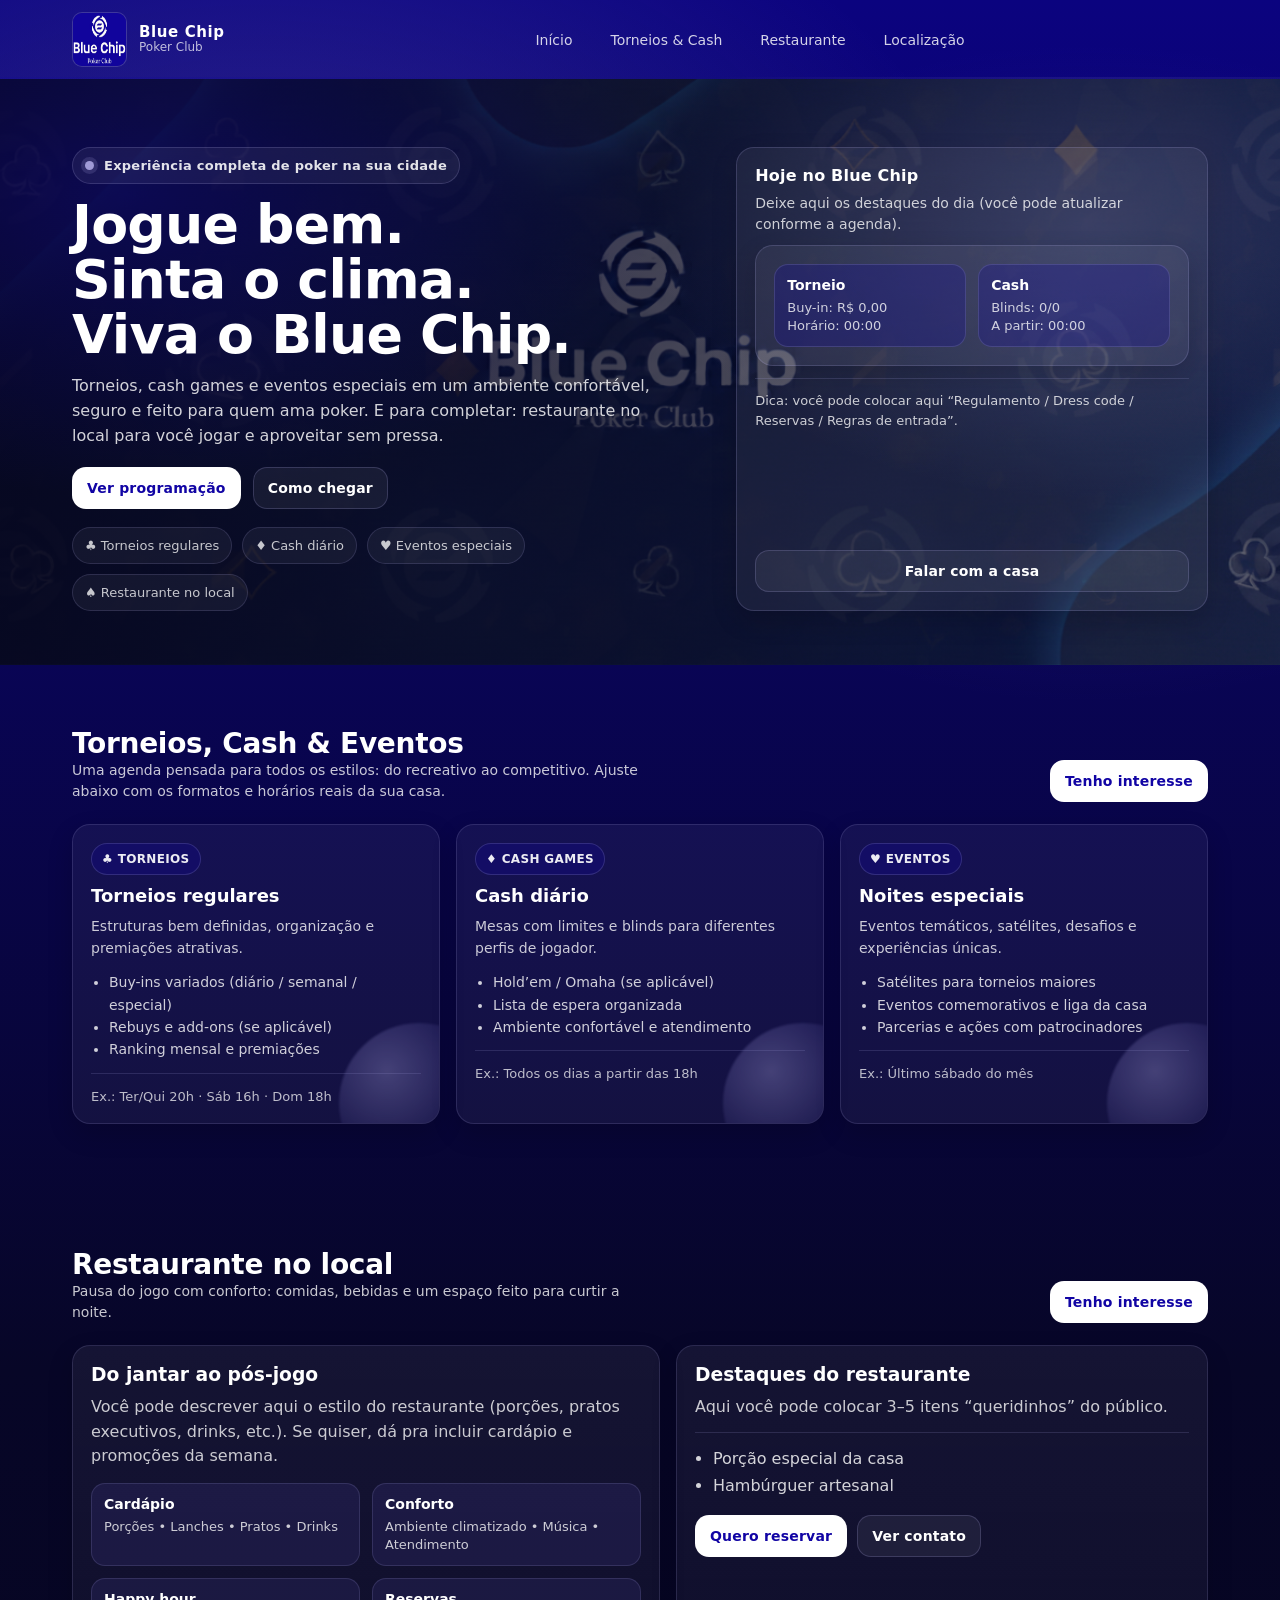
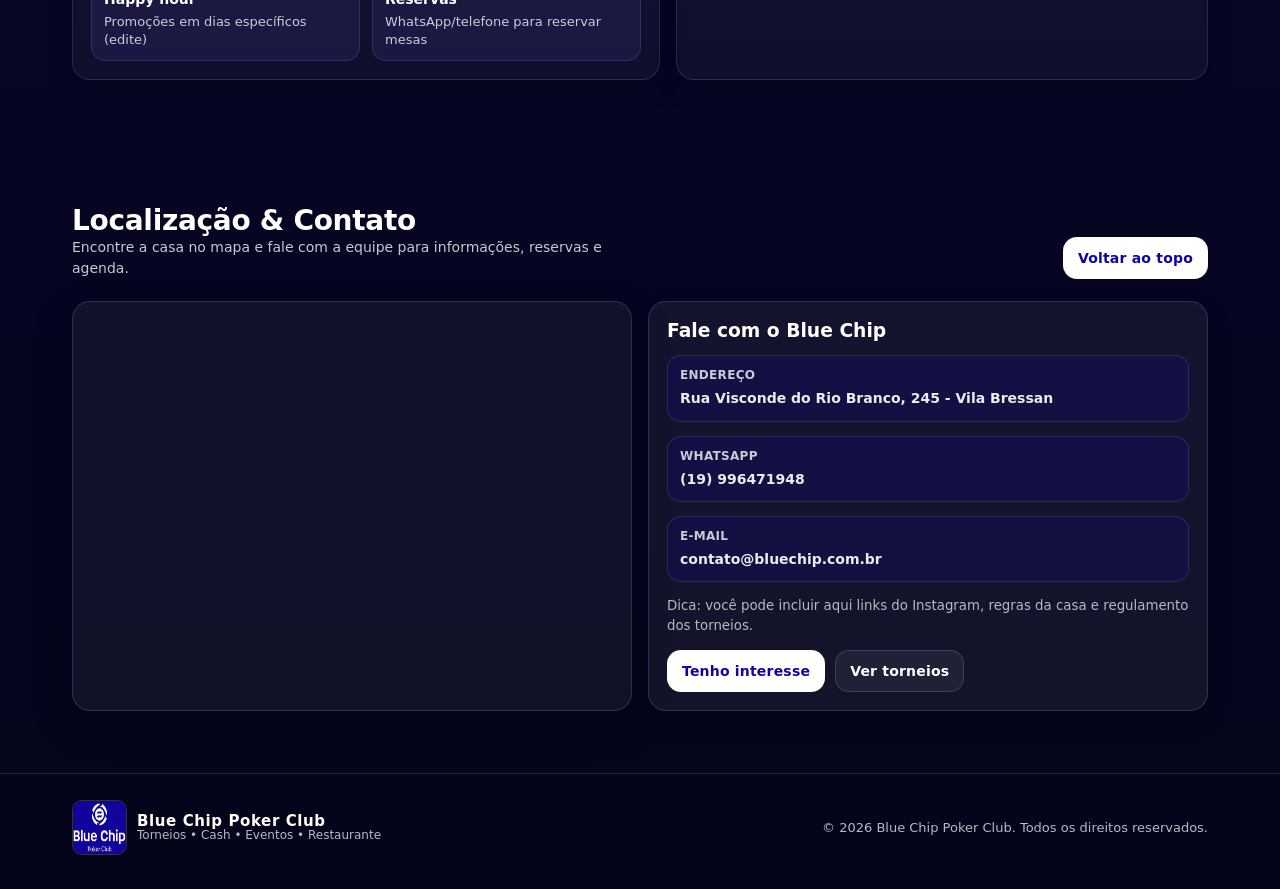
==== index.html @ f61d3e50 "Initial commit" ====
<!doctype html>
<html lang="pt-BR">
<head>
  <meta charset="utf-8" />
  <meta name="viewport" content="width=device-width,initial-scale=1" />
  <title>Blue Chip Poker Club</title>
  <meta name="description" content="Blue Chip Poker Club — torneios, cash games, eventos e restaurante. Experiência completa de poker na sua cidade." />
 <link rel="stylesheet" href="style.css">
</head>

<body>
  <!-- NAVBAR -->
  <header class="nav">
    <div class="container">
      <div class="nav-inner">
        <a class="brand" href="#inicio" aria-label="Blue Chip Poker Club">

          <img src="image/LogoBlue.jpeg" alt="Blue Chip Poker Club" />
          <div class="title">
            <strong>Blue Chip</strong>
            <span>Poker Club</span>
          </div>
        </a>

        <nav class="nav-links" id="navLinks">
          <a href="#inicio">Início</a>
          <a href="#programacao">Torneios & Cash</a>
          <a href="#restaurante">Restaurante</a>
          <a href="#localizacao">Localização</a>
        </nav>

        <div class="nav-cta">
          <button class="hamburger" id="hamburger" aria-label="Abrir menu">
            <span></span><span></span><span></span>
          </button>
        </div>
      </div>
    </div>
  </header>

  <!-- HERO / INTRODUÇÃO -->
  <section class="hero" id="inicio">
    <div class="container">
      <div class="hero-grid">
        <div>
          <div class="kicker">
            <span class="dot"></span>
            <span>Experiência completa de poker na sua cidade</span>
          </div>

          <h1>Jogue bem.<br>Sinta o clima.<br>Viva o Blue Chip.</h1>
          <p class="sub">
            Torneios, cash games e eventos especiais em um ambiente confortável, seguro e feito para quem ama poker.
            E para completar: restaurante no local para você jogar e aproveitar sem pressa.
          </p>

          <div class="hero-actions">
            <a class="btn btn-primary" href="#programacao">Ver programação</a>
            <a class="btn" href="#localizacao">Como chegar</a>
          </div>

          <div class="pill-row">
            <span class="pill">♣ Torneios regulares</span>
            <span class="pill">♦ Cash diário</span>
            <span class="pill">♥ Eventos especiais</span>
            <span class="pill">♠ Restaurante no local</span>
          </div>
        </div>

        <aside class="hero-card" aria-label="Destaques">
          <div>
            <h3>Hoje no Blue Chip</h3>
            <p>
              Deixe aqui os destaques do dia (você pode atualizar conforme a agenda).
            </p>

            <div class="hero-card mini-grid">
              <div class="mini">
                <strong>Torneio</strong>
                <span>Buy-in: R$ 0,00<br/>Horário: 00:00</span>
              </div>
              <div class="mini">
                <strong>Cash</strong>
                <span>Blinds: 0/0<br/>A partir: 00:00</span>
              </div>
            </div>

            <div class="divider"></div>
            <p style="margin:0;color:rgba(255,255,255,.78);font-size:13px;line-height:1.55;">
              Dica: você pode colocar aqui “Regulamento / Dress code / Reservas / Regras de entrada”.
            </p>
          </div>

          <a class="btn" href="#localizacao">Falar com a casa</a>
        </aside>
      </div>
    </div>
  </section>

  <!-- TORNEIOS / CASH / EVENTOS -->
  <section id="programacao">
    <div class="container">
      <div class="section-head">
        <div>
          <h2>Torneios, Cash & Eventos</h2>
          <p>
            Uma agenda pensada para todos os estilos: do recreativo ao competitivo.
            Ajuste abaixo com os formatos e horários reais da sua casa.
          </p>
        </div>
        <a class="btn btn-primary" href="#localizacao">Tenho interesse</a>
      </div>

      <div class="cards">
        <article class="card">
          <div class="badge">♣ TORNEIOS</div>
          <h3>Torneios regulares</h3>
          <p>
            Estruturas bem definidas, organização e premiações atrativas.
          </p>
          <ul>
            <li>Buy-ins variados (diário / semanal / especial)</li>
            <li>Rebuys e add-ons (se aplicável)</li>
            <li>Ranking mensal e premiações</li>
          </ul>
          <div class="divider"></div>
          <small class="muted">Ex.: Ter/Qui 20h · Sáb 16h · Dom 18h</small>
        </article>

        <article class="card">
          <div class="badge">♦ CASH GAMES</div>
          <h3>Cash diário</h3>
          <p>
            Mesas com limites e blinds para diferentes perfis de jogador.
          </p>
          <ul>
            <li>Hold’em / Omaha (se aplicável)</li>
            <li>Lista de espera organizada</li>
            <li>Ambiente confortável e atendimento</li>
          </ul>
          <div class="divider"></div>
          <small class="muted">Ex.: Todos os dias a partir das 18h</small>
        </article>

        <article class="card">
          <div class="badge">♥ EVENTOS</div>
          <h3>Noites especiais</h3>
          <p>
            Eventos temáticos, satélites, desafios e experiências únicas.
          </p>
          <ul>
            <li>Satélites para torneios maiores</li>
            <li>Eventos comemorativos e liga da casa</li>
            <li>Parcerias e ações com patrocinadores</li>
          </ul>
          <div class="divider"></div>
          <small class="muted">Ex.: Último sábado do mês</small>
        </article>
      </div>
    </div>
  </section>

  <!-- RESTAURANTE -->
  <section id="restaurante">
    <div class="container">
      <div class="section-head">
        <div>
          <h2>Restaurante no local</h2>
          <p>
            Pausa do jogo com conforto: comidas, bebidas e um espaço feito para curtir a noite.
          </p>
        </div>
        <a class="btn btn-primary" href="#localizacao">Tenho interesse</a>
      </div>

      <div class="feature">
        <div class="panel">
          <h3>Do jantar ao pós-jogo</h3>
          <p>
            Você pode descrever aqui o estilo do restaurante (porções, pratos executivos, drinks, etc.).
            Se quiser, dá pra incluir cardápio e promoções da semana.
          </p>

          <div class="grid-2">
            <div class="info">
              <strong>Cardápio</strong>
              <span>Porções • Lanches • Pratos • Drinks</span>
            </div>
            <div class="info">
              <strong>Conforto</strong>
              <span>Ambiente climatizado • Música • Atendimento</span>
            </div>
            <div class="info">
              <strong>Happy hour</strong>
              <span>Promoções em dias específicos (edite)</span>
            </div>
            <div class="info">
              <strong>Reservas</strong>
              <span>WhatsApp/telefone para reservar mesas</span>
            </div>
          </div>
        </div>

        <div class="panel">
          <h3>Destaques do restaurante</h3>
          <p>
            Aqui você pode colocar 3–5 itens “queridinhos” do público.
          </p>

          <div class="divider"></div>

          <ul style="margin:0;padding-left:18px;color:rgba(255,255,255,.82);line-height:1.7;">
            <li>Porção especial da casa</li>
            <li>Hambúrguer artesanal</li>
          </ul>

          <div style="margin-top:16px; display:flex; gap:10px; flex-wrap:wrap;">
            <a class="btn btn-primary" href="#localizacao">Quero reservar</a>
            <a class="btn" href="#localizacao">Ver contato</a>
          </div>
        </div>
      </div>
    </div>
  </section>

  <!-- MAPA / LOCALIZAÇÃO / CONTATO -->
  <section id="localizacao">
    <div class="container">
      <div class="section-head">
        <div>
          <h2>Localização & Contato</h2>
          <p>
            Encontre a casa no mapa e fale com a equipe para informações, reservas e agenda.
          </p>
        </div>
        <a class="btn btn-primary" href="#inicio">Voltar ao topo</a>
      </div>

      <div class="contact-grid">
        <div class="map-wrap" aria-label="Mapa">
          <!-- Troque o src pelo link real do Google Maps (iframe) da sua localização -->
          <iframe src="https://www.google.com/maps/embed?pb=!1m18!1m12!1m3!1d4862.315121766287!2d-47.385083488125915!3d-22.354449179562828!2m3!1f0!2f0!3f0!3m2!1i1024!2i768!4f13.1!3m3!1m2!1s0x94c8773ada623345%3A0xe51b41b5e2ed62c!2sRua%20Visconde%20do%20Rio%20Branco%2C%20245%20-%20Vila%20Bressan%2C%20Araras%20-%20SP%2C%2013600-080!5e1!3m2!1spt-BR!2sbr!4v1769180043857!5m2!1spt-BR!2sbr" width="600" height="450" style="border:0;" allowfullscreen="" loading="lazy" referrerpolicy="no-referrer-when-downgrade"></iframe>
        </div>

        <div class="contact">
          <h3>Fale com o Blue Chip</h3>

          <div class="row">
            <div>
              <div class="label">Endereço</div>
              <div class="value">Rua Visconde do Rio Branco, 245 - Vila Bressan</div>
            </div>
          </div>

          <div class="row">
            <div>
              <div class="label">WhatsApp</div>
              <div class="value">
                <a href="https://wa.me/+5519996471948" target="_blank" rel="noopener">(19) 996471948</a>
              </div>
            </div>
          </div>

          <div class="row">
            <div>
              <div class="label">E-mail</div>
              <div class="value"><a href="mailto:contato@bluechip.com.br">contato@bluechip.com.br</a></div>
            </div>
          </div>

          <small>
            Dica: você pode incluir aqui links do Instagram, regras da casa e regulamento dos torneios.
          </small>

          <div style="display:flex; gap:10px; flex-wrap:wrap;">
            <a class="btn btn-primary" href="https://wa.me/+5519996471948" target="_blank" rel="noopener">Tenho interesse</a>
            <a class="btn" href="#programacao">Ver torneios</a>
          </div>
        </div>
      </div>
    </div>
  </section>

  <footer>
    <div class="container">
      <div class="footer-inner">
        <div class="brand" style="gap:10px;">
          <img src="image/LogoBlue.jpeg" alt="Blue Chip Poker Club" />
          <div class="title">
            <strong>Blue Chip Poker Club</strong>
            <span class="muted">Torneios • Cash • Eventos • Restaurante</span>
          </div>
        </div>
        <div class="muted">© <span id="year"></span> Blue Chip Poker Club. Todos os direitos reservados.</div>
      </div>
    </div>
  </footer>

  <script>
    // Ano no footer
    document.getElementById("year").textContent = new Date().getFullYear();

    // Menu mobile
    const btn = document.getElementById("hamburger");
    const nav = document.getElementById("navLinks");
    btn.addEventListener("click", () => nav.classList.toggle("open"));

    // Fecha menu ao clicar em um link (mobile)
    nav.querySelectorAll("a").forEach(a => {
      a.addEventListener("click", () => nav.classList.remove("open"));
    });
  </script>
</body>
</html>
---- style.css ----
:root{
      /* Paleta */
      --blue-900:#0b037f;
      --blue-800:#1104a4;  /* principal */
      --blue-700:#1a0fc2;
      --blue-600:#4d459f;  /* apoio */
      --blue-200:#9f9ad6;  /* destaque suave */
      --white:#ffffff;
      --ink:#0b0b14;

      --radius: 18px;
      --shadow: 0 14px 40px rgba(0,0,0,.22);
      --shadow-soft: 0 10px 26px rgba(0,0,0,.16);

      --maxw: 1180px;
      --pad: 22px;

      /* Background da hero */
      --hero-bg: url("image/Gemini_Generated_Image_3q9o3r3q9o3r3q9o.png");
    }

    *{ box-sizing:border-box; }
    html{ scroll-behavior:smooth; }
    body{
      margin:0;
      font-family: ui-sans-serif, system-ui, -apple-system, Segoe UI, Roboto, Arial, "Helvetica Neue", Helvetica, sans-serif;
      color: var(--white);
      background: radial-gradient(1200px 700px at 20% 10%, rgba(159,154,214,.22), transparent 60%),
                  radial-gradient(900px 600px at 85% 15%, rgba(77,69,159,.20), transparent 55%),
                  linear-gradient(180deg, var(--blue-900), #070627 55%, #05051b);
      overflow-x:hidden;
    }

    a{ color:inherit; text-decoration:none; }
    .container{
      max-width: var(--maxw);
      margin: 0 auto;
      padding: 0 var(--pad);
    }

    /* NAV */
    .nav{

      top: 0;
      z-index: 50;
    }
    .nav-inner{
      display:flex;
      align-items:center;
      justify-content:space-between;
      gap: 16px;
      padding: 12px 0;
    }
    .brand{
      display:flex;
      align-items:center;
      gap: 12px;
      min-width: 220px;
    }
    .brand img{
      width: 55px;
      height: 55px;
      border-radius: 10px;
      background: rgba(255,255,255,.06);
      border: 1px solid rgba(159,154,214,.20);
    }
    .brand .title{
      line-height: 1.05;
    }
    .brand .title strong{
      display:block;
      font-size: 15px;
      letter-spacing: .6px;
    }
    .brand .title span{
      display:block;
      font-size: 12px;
      color: rgba(255,255,255,.72);
    }

    .nav-links{
      display:flex;
      align-items:center;
      gap: 18px;
    }
    .nav-links a{
      font-size: 14px;
      color: rgba(255,255,255,.82);
      padding: 10px 10px;
      border-radius: 12px;
      transition: .2s ease;
    }
    .nav-links a:hover{
      background: rgba(159,154,214,.14);
      color: var(--white);
    }

    .nav-cta{
      display:flex;
      align-items:center;
      gap: 10px;
    }

    .btn{
      display:inline-flex;
      align-items:center;
      justify-content:center;
      gap: 10px;
      padding: 12px 14px;
      border-radius: 14px;
      border: 1px solid rgba(159,154,214,.24);
      background: rgba(255,255,255,.06);
      color: var(--white);
      font-weight: 700;
      font-size: 14px;
      letter-spacing: .2px;
      cursor:pointer;
      transition: transform .08s ease, background .2s ease, border-color .2s ease;
      user-select:none;
      white-space:nowrap;
    }
    .btn:hover{
      background: rgba(159,154,214,.14);
      border-color: rgba(159,154,214,.35);
    }
    .btn:active{ transform: translateY(1px); }

    .btn-primary{
      background: var(--white);
      color: var(--blue-800);
      border-color: rgba(255,255,255,.65);
    }
    .btn-primary:hover{
      background: rgba(255,255,255,.92);
      border-color: rgba(255,255,255,.85);
    }

    .hamburger{
      display:none;
      width: 44px;
      height: 44px;
      border-radius: 14px;
      border: 1px solid rgba(159,154,214,.24);
      background: rgba(255,255,255,.06);
      cursor:pointer;
    }
    .hamburger span{
      display:block;
      height: 2px;
      width: 18px;
      background: rgba(255,255,255,.86);
      margin: 6px auto;
      border-radius: 2px;
    }

    /* HERO */
    .hero{
      position:relative;
      padding: 68px 0 54px;
      isolation:isolate;
    }
    .hero::before{
      content:"";
      position:absolute;
      inset:0;
      background:
        linear-gradient(90deg, rgba(5,5,27,.92) 0%, rgba(5,5,27,.74) 55%, rgba(5,5,27,.55) 100%),
        var(--hero-bg);
      background-size: cover;
      background-position: center;
      filter: saturate(1.05);
      z-index:-2;
    }
    .hero::after{
      content:"";
      position:absolute;
      inset:-2px;
      background: radial-gradient(900px 500px at 10% 20%, rgba(17,4,164,.35), transparent 60%),
                  radial-gradient(800px 500px at 85% 25%, rgba(159,154,214,.22), transparent 55%);
      z-index:-1;
      pointer-events:none;
    }

    .hero-grid{
      display:grid;
      grid-template-columns: 1.15fr .85fr;
      gap: 26px;
      align-items: stretch;
    }

    .kicker{
      display:inline-flex;
      gap:10px;
      align-items:center;
      padding: 10px 12px;
      border-radius: 999px;
      border: 1px solid rgba(159,154,214,.22);
      background: rgba(255,255,255,.06);
      color: rgba(255,255,255,.88);
      font-weight: 700;
      font-size: 13px;
      letter-spacing: .25px;
      width: fit-content;
    }
    .dot{
      width: 9px;
      height: 9px;
      border-radius: 50%;
      background: var(--blue-200);
      box-shadow: 0 0 0 4px rgba(159,154,214,.18);
    }

    h1{
      margin: 14px 0 12px;
      font-size: clamp(34px, 4.2vw, 54px);
      line-height: 1.02;
      letter-spacing: -0.8px;
    }
    .sub{
      color: rgba(255,255,255,.82);
      font-size: 16px;
      line-height: 1.55;
      margin: 0 0 18px;
      max-width: 58ch;
    }

    .hero-actions{
      display:flex;
      flex-wrap:wrap;
      gap: 12px;
      margin-top: 14px;
    }
    .pill-row{
      display:flex;
      flex-wrap:wrap;
      gap: 10px;
      margin-top: 18px;
      color: rgba(255,255,255,.76);
      font-size: 13px;
    }
    .pill{
      padding: 10px 12px;
      border-radius: 999px;
      border: 1px solid rgba(159,154,214,.18);
      background: rgba(255,255,255,.05);
    }

    .hero-card{
      border-radius: var(--radius);
      background: rgba(255,255,255,.06);
      border: 1px solid rgba(159,154,214,.22);
      box-shadow: var(--shadow-soft);
      padding: 18px;
      display:flex;
      flex-direction:column;
      justify-content:space-between;
      gap: 16px;
    }
    .hero-card h3{
      margin: 0;
      font-size: 16px;
      letter-spacing: .2px;
    }
    .hero-card p{
      margin: 8px 0 0;
      color: rgba(255,255,255,.78);
      font-size: 14px;
      line-height: 1.5;
    }
    .hero-card .mini-grid{
      display:grid;
      grid-template-columns: 1fr 1fr;
      gap: 12px;
      margin-top: 10px;
    }
    .mini{
      padding: 12px;
      border-radius: 14px;
      background: rgba(17,4,164,.25);
      border: 1px solid rgba(159,154,214,.22);
    }
    .mini strong{
      display:block;
      font-size: 14px;
    }
    .mini span{
      display:block;
      margin-top: 6px;
      color: rgba(255,255,255,.78);
      font-size: 13px;
      line-height:1.35;
    }

    /* SECTIONS */
    section{
      padding: 62px 0;
    }
    .section-head{
      display:flex;
      align-items:flex-end;
      justify-content:space-between;
      gap: 18px;
      margin-bottom: 22px;
    }
    .section-head h2{
      margin:0;
      font-size: 28px;
      letter-spacing: -.3px;
    }
    .section-head p{
      margin:0;
      color: rgba(255,255,255,.78);
      max-width: 65ch;
      line-height:1.5;
      font-size: 14px;
    }

    .cards{
      display:grid;
      grid-template-columns: repeat(3, 1fr);
      gap: 16px;
    }
    .card{
      border-radius: var(--radius);
      background: rgba(255,255,255,.05);
      border: 1px solid rgba(159,154,214,.18);
      box-shadow: var(--shadow-soft);
      padding: 18px;
      position:relative;
      overflow:hidden;
    }
    .card::before{
      content:"";
      position:absolute;
      inset:auto -60px -60px auto;
      width: 160px;
      height: 160px;
      border-radius: 50%;
      background: radial-gradient(circle at 30% 30%, rgba(159,154,214,.35), rgba(17,4,164,.05) 60%, transparent 70%);
      filter: blur(1px);
      pointer-events:none;
    }
    .card h3{
      margin:0 0 10px;
      font-size: 18px;
    }
    .card p{
      margin:0 0 12px;
      color: rgba(255,255,255,.78);
      line-height:1.55;
      font-size: 14px;
    }
    .card ul{
      margin: 10px 0 0;
      padding-left: 18px;
      color: rgba(255,255,255,.80);
      font-size: 14px;
      line-height:1.6;
    }
    .badge{
      display:inline-flex;
      align-items:center;
      gap:8px;
      font-weight:800;
      font-size: 12px;
      letter-spacing:.35px;
      padding: 8px 10px;
      border-radius: 999px;
      background: rgba(17,4,164,.25);
      border: 1px solid rgba(159,154,214,.22);
      color: rgba(255,255,255,.92);
      width: fit-content;
      margin-bottom: 10px;
    }
    .divider{
      height:1px;
      background: rgba(159,154,214,.18);
      margin: 12px 0;
    }

    /* RESTAURANTE */
    .feature{
      display:grid;
      grid-template-columns: 1.05fr .95fr;
      gap: 16px;
      align-items: stretch;
    }
    .panel{
      border-radius: var(--radius);
      background: linear-gradient(180deg, rgba(255,255,255,.06), rgba(255,255,255,.04));
      border: 1px solid rgba(159,154,214,.18);
      box-shadow: var(--shadow-soft);
      padding: 18px;
    }
    .panel h3{ margin:0 0 10px; }
    .panel p{ margin:0; color: rgba(255,255,255,.78); line-height:1.55; }
    .grid-2{
      display:grid;
      grid-template-columns: 1fr 1fr;
      gap: 12px;
      margin-top: 14px;
    }
    .info{
      padding: 12px;
      border-radius: 14px;
      background: rgba(77,69,159,.18);
      border: 1px solid rgba(159,154,214,.18);
    }
    .info strong{ display:block; font-size: 14px; }
    .info span{ display:block; margin-top: 6px; color: rgba(255,255,255,.78); font-size: 13px; line-height:1.35; }

    /* MAPA/CONTATO */
    .contact-grid{
      display:grid;
      grid-template-columns: 1fr 1fr;
      gap: 16px;
      align-items: stretch;
    }
    .map-wrap{
      border-radius: var(--radius);
      overflow:hidden;
      border: 1px solid rgba(159,154,214,.22);
      background: rgba(255,255,255,.05);
      box-shadow: var(--shadow);
      min-height: 360px;
    }
    iframe{
      width:100%;
      height:100%;
      border:0;
    }
    .contact{
      border-radius: var(--radius);
      background: rgba(255,255,255,.06);
      border: 1px solid rgba(159,154,214,.22);
      box-shadow: var(--shadow-soft);
      padding: 18px;
      display:flex;
      flex-direction:column;
      gap: 14px;
    }
    .contact h3{ margin:0; }
    .contact .row{
      display:flex;
      align-items:flex-start;
      justify-content:space-between;
      gap: 12px;
      padding: 12px;
      border-radius: 14px;
      background: rgba(17,4,164,.18);
      border: 1px solid rgba(159,154,214,.18);
    }
    .contact .row .label{
      color: rgba(255,255,255,.78);
      font-size: 12px;
      letter-spacing:.3px;
      font-weight:800;
      text-transform: uppercase;
      margin-bottom: 6px;
    }
    .contact .row .value{
      font-size: 14px;
      line-height:1.45;
      color: rgba(255,255,255,.92);
      font-weight:700;
    }
    .contact small{
      color: rgba(255,255,255,.70);
      line-height:1.5;
    }

    /* FOOTER */
    footer{
      padding: 26px 0 34px;
      border-top: 1px solid rgba(159,154,214,.18);
      background: rgba(5,5,27,.55);
    }
    .footer-inner{
      display:flex;
      align-items:center;
      justify-content:space-between;
      gap: 16px;
      flex-wrap:wrap;
    }
    .muted{ color: rgba(255,255,255,.72); font-size: 13px; }

    /* RESPONSIVO */
    @media (max-width: 980px){
      .hero-grid{ grid-template-columns: 1fr; }
      .cards{ grid-template-columns: 1fr; }
      .feature{ grid-template-columns: 1fr; }
      .contact-grid{ grid-template-columns: 1fr; }
      .map-wrap{ min-height: 320px; }
      .brand{ min-width: auto; }
      .nav-links{
        display:none;
        position:absolute;
        left: var(--pad);
        right: var(--pad);
        top: 68px;
        flex-direction:column;
        gap: 6px;
        padding: 12px;
        border-radius: 16px;
        box-shadow: var(--shadow);
      }
      .nav-links a{ width: 100%; }
      .hamburger{ display:inline-block; }
      .nav-links.open{ display:flex; }
    }
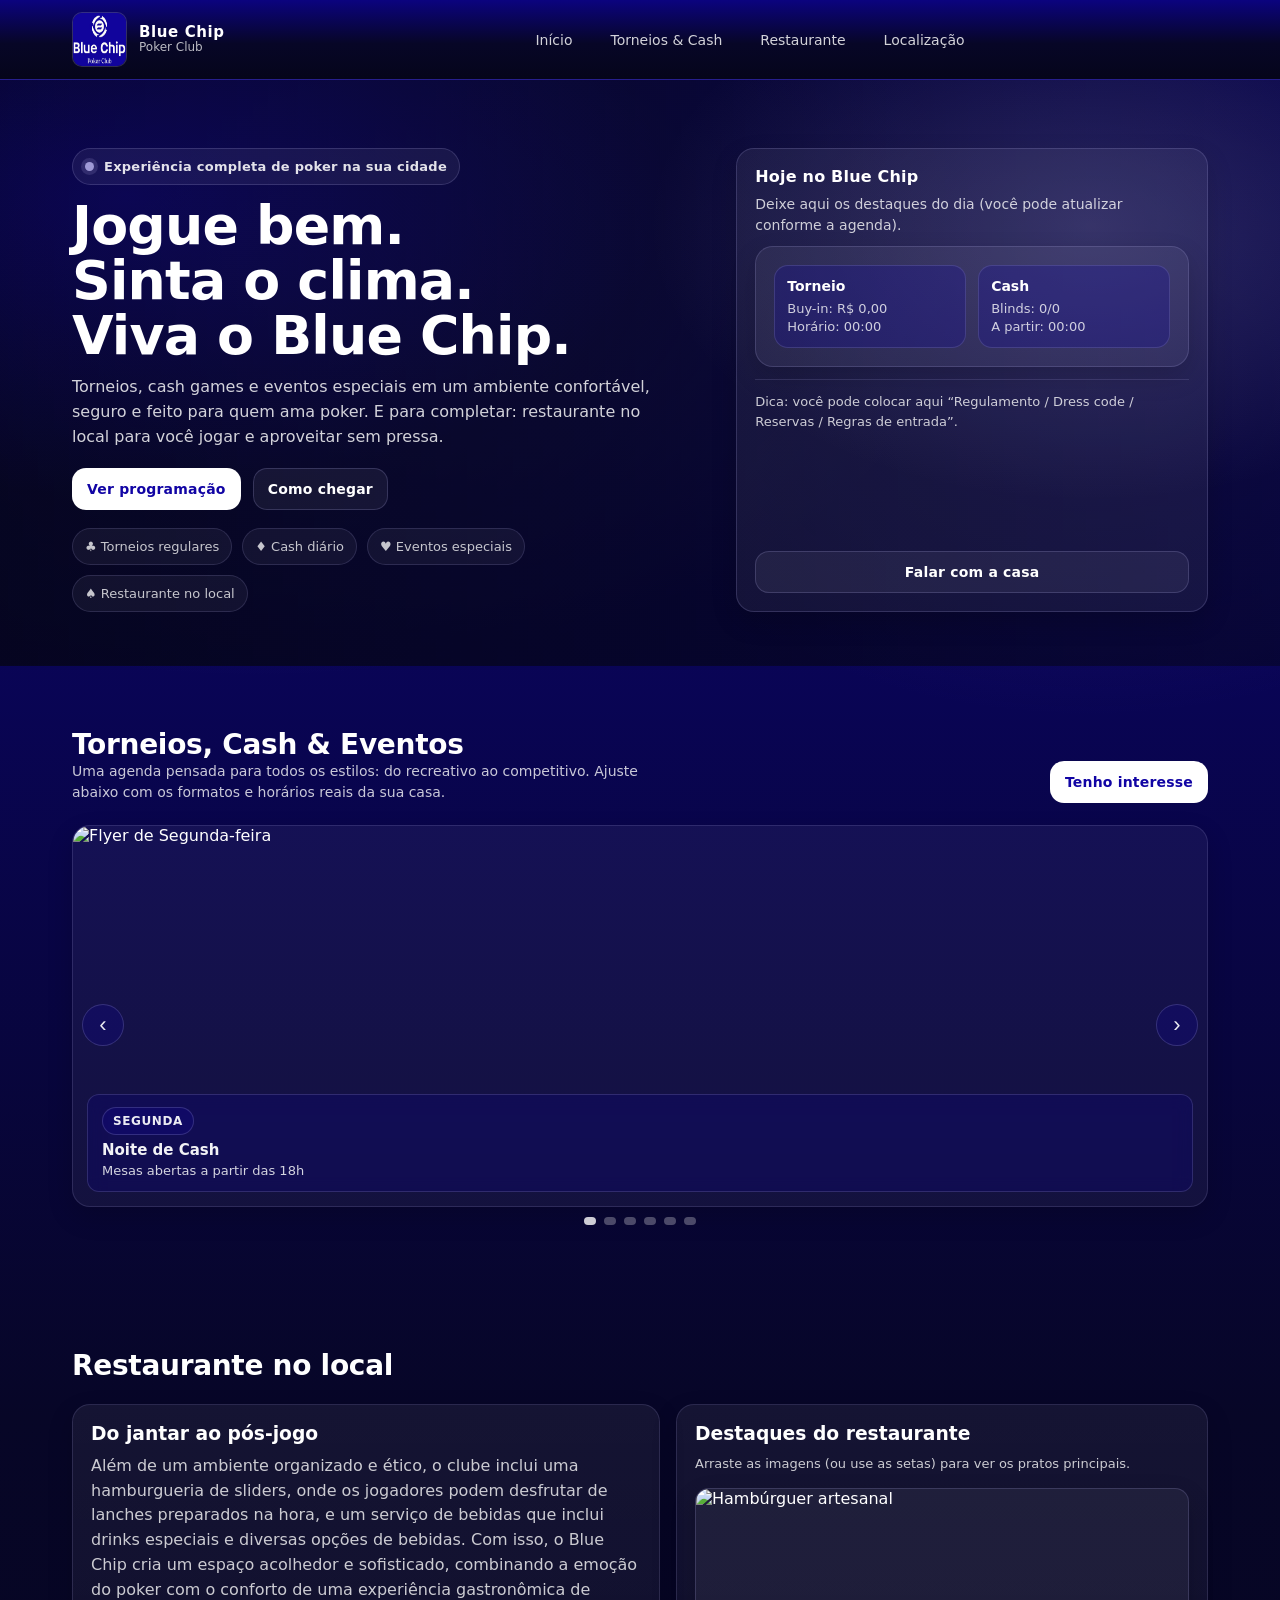
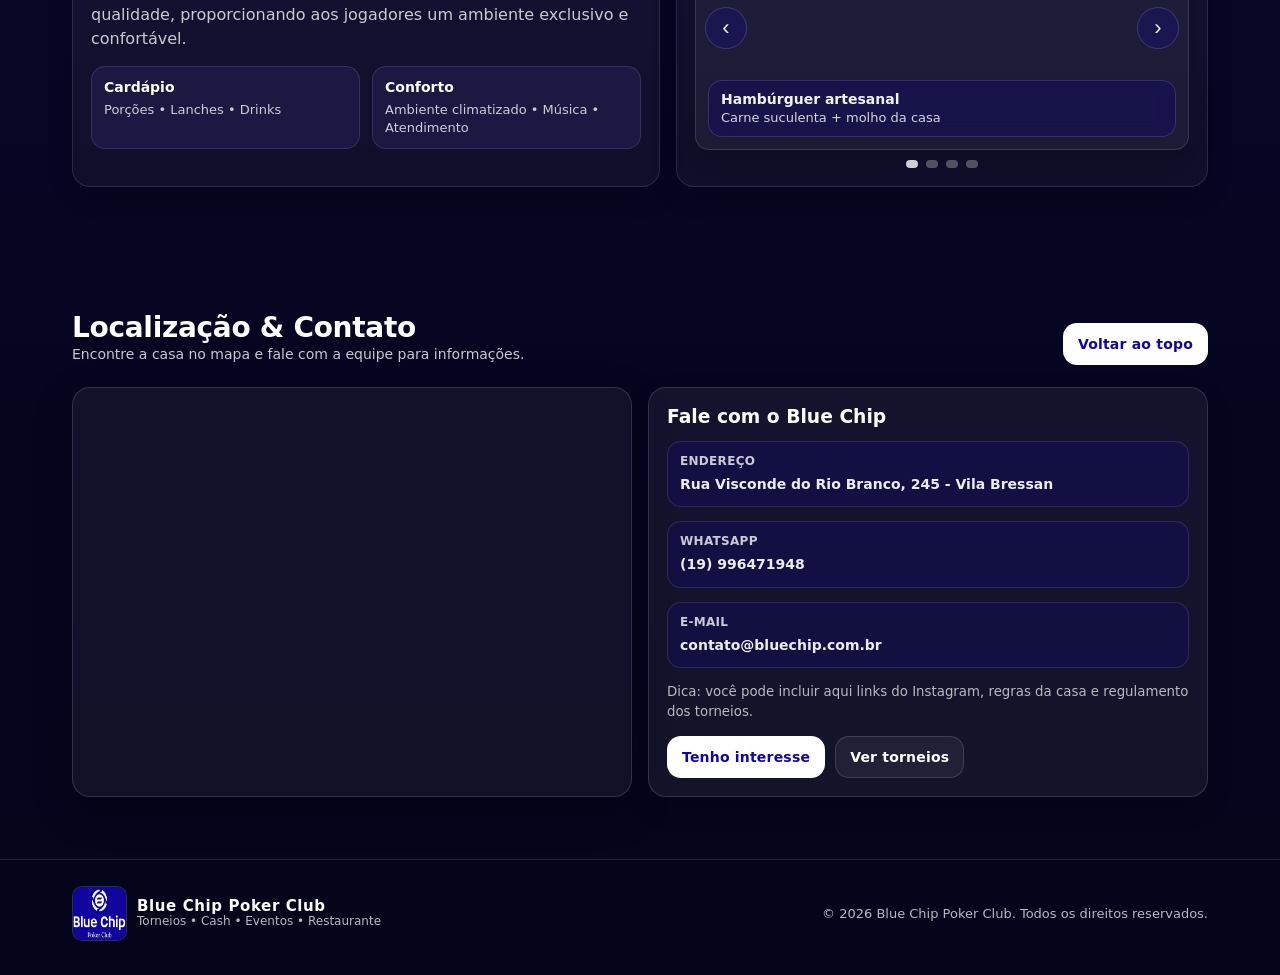
==== commit 10d58134: "Carrossel cardapio" ====
--- a/index.html
+++ b/index.html
@@ -31,7 +31,7 @@
 
         <div class="nav-cta">
           <button class="hamburger" id="hamburger" aria-label="Abrir menu">
-            <span></span><span></span><span></span>
+       
           </button>
         </div>
       </div>
@@ -111,52 +111,73 @@
         <a class="btn btn-primary" href="#localizacao">Tenho interesse</a>
       </div>
 
-      <div class="cards">
-        <article class="card">
-          <div class="badge">♣ TORNEIOS</div>
-          <h3>Torneios regulares</h3>
-          <p>
-            Estruturas bem definidas, organização e premiações atrativas.
-          </p>
-          <ul>
-            <li>Buy-ins variados (diário / semanal / especial)</li>
-            <li>Rebuys e add-ons (se aplicável)</li>
-            <li>Ranking mensal e premiações</li>
-          </ul>
-          <div class="divider"></div>
-          <small class="muted">Ex.: Ter/Qui 20h · Sáb 16h · Dom 18h</small>
-        </article>
-
-        <article class="card">
-          <div class="badge">♦ CASH GAMES</div>
-          <h3>Cash diário</h3>
-          <p>
-            Mesas com limites e blinds para diferentes perfis de jogador.
-          </p>
-          <ul>
-            <li>Hold’em / Omaha (se aplicável)</li>
-            <li>Lista de espera organizada</li>
-            <li>Ambiente confortável e atendimento</li>
-          </ul>
-          <div class="divider"></div>
-          <small class="muted">Ex.: Todos os dias a partir das 18h</small>
-        </article>
-
-        <article class="card">
-          <div class="badge">♥ EVENTOS</div>
-          <h3>Noites especiais</h3>
-          <p>
-            Eventos temáticos, satélites, desafios e experiências únicas.
-          </p>
-          <ul>
-            <li>Satélites para torneios maiores</li>
-            <li>Eventos comemorativos e liga da casa</li>
-            <li>Parcerias e ações com patrocinadores</li>
-          </ul>
-          <div class="divider"></div>
-          <small class="muted">Ex.: Último sábado do mês</small>
-        </article>
-      </div>
+      <div class="flyer-carousel" data-autoplay="true" data-interval="4500" tabindex="0" aria-label="Carrossel de programação semanal">
+  <div class="flyer-carousel__viewport">
+    <div class="flyer-carousel__track">
+
+      <figure class="flyer-carousel__slide">
+        <img src="image/flyers/seg.jpg" alt="Flyer de Segunda-feira" loading="lazy" />
+        <figcaption>
+          <div class="flyer-tag">SEGUNDA</div>
+          <strong>Noite de Cash</strong>
+          <span>Mesas abertas a partir das 18h</span>
+        </figcaption>
+      </figure>
+
+      <figure class="flyer-carousel__slide">
+        <img src="image/flyers/ter.jpg" alt="Flyer de Terça-feira" loading="lazy" />
+        <figcaption>
+          <div class="flyer-tag">TERÇA</div>
+          <strong>Torneio Regular</strong>
+          <span>Inscrições 19h • Início 20h</span>
+        </figcaption>
+      </figure>
+
+      <figure class="flyer-carousel__slide">
+        <img src="image/flyers/qua.jpg" alt="Flyer de Quarta-feira" loading="lazy" />
+        <figcaption>
+          <div class="flyer-tag">QUARTA</div>
+          <strong>Night Special</strong>
+          <span>Premiação especial • 20h</span>
+        </figcaption>
+      </figure>
+
+      <figure class="flyer-carousel__slide">
+        <img src="image/flyers/qui.jpg" alt="Flyer de Quinta-feira" loading="lazy" />
+        <figcaption>
+          <div class="flyer-tag">QUINTA</div>
+          <strong>Cash + Promo</strong>
+          <span>Promoção do restaurante • 18h</span>
+        </figcaption>
+      </figure>
+
+      <figure class="flyer-carousel__slide">
+        <img src="image/flyers/sex.jpg" alt="Flyer de Sexta-feira" loading="lazy" />
+        <figcaption>
+          <div class="flyer-tag">SEXTA</div>
+          <strong>High Energy</strong>
+          <span>Evento / torneio • 20h</span>
+        </figcaption>
+      </figure>
+
+      <figure class="flyer-carousel__slide">
+        <img src="image/flyers/sab.jpg" alt="Flyer de Sábado" loading="lazy" />
+        <figcaption>
+          <div class="flyer-tag">SÁBADO</div>
+          <strong>Main Event</strong>
+          <span>Tarde/Noite • confira o flyer</span>
+        </figcaption>
+      </figure>
+
+    </div>
+  </div>
+
+  <button class="flyer-carousel__btn prev" type="button" aria-label="Flyer anterior">‹</button>
+  <button class="flyer-carousel__btn next" type="button" aria-label="Próximo flyer">›</button>
+
+  <div class="flyer-carousel__dots" role="tablist" aria-label="Selecionar dia"></div>
+</div>
+
     </div>
   </section>
 
@@ -166,57 +187,75 @@
       <div class="section-head">
         <div>
           <h2>Restaurante no local</h2>
-          <p>
-            Pausa do jogo com conforto: comidas, bebidas e um espaço feito para curtir a noite.
-          </p>
-        </div>
-        <a class="btn btn-primary" href="#localizacao">Tenho interesse</a>
+        </div>
       </div>
 
       <div class="feature">
         <div class="panel">
           <h3>Do jantar ao pós-jogo</h3>
           <p>
-            Você pode descrever aqui o estilo do restaurante (porções, pratos executivos, drinks, etc.).
-            Se quiser, dá pra incluir cardápio e promoções da semana.
+           Além de um ambiente organizado e ético, o clube inclui uma hamburgueria de sliders, onde os jogadores podem desfrutar de lanches preparados na hora, e um serviço de bebidas que inclui drinks especiais e diversas opções de bebidas. Com isso, o Blue Chip cria um espaço acolhedor e sofisticado, combinando a emoção do poker com o conforto de uma experiência gastronômica de qualidade, proporcionando aos jogadores um ambiente exclusivo e confortável.
           </p>
 
           <div class="grid-2">
             <div class="info">
               <strong>Cardápio</strong>
-              <span>Porções • Lanches • Pratos • Drinks</span>
+              <span>Porções • Lanches • Drinks</span>
             </div>
             <div class="info">
               <strong>Conforto</strong>
               <span>Ambiente climatizado • Música • Atendimento</span>
             </div>
-            <div class="info">
-              <strong>Happy hour</strong>
-              <span>Promoções em dias específicos (edite)</span>
-            </div>
-            <div class="info">
-              <strong>Reservas</strong>
-              <span>WhatsApp/telefone para reservar mesas</span>
-            </div>
           </div>
         </div>
 
         <div class="panel">
           <h3>Destaques do restaurante</h3>
-          <p>
-            Aqui você pode colocar 3–5 itens “queridinhos” do público.
-          </p>
-
-          <div class="divider"></div>
-
-          <ul style="margin:0;padding-left:18px;color:rgba(255,255,255,.82);line-height:1.7;">
-            <li>Porção especial da casa</li>
-            <li>Hambúrguer artesanal</li>
-          </ul>
-
-          <div style="margin-top:16px; display:flex; gap:10px; flex-wrap:wrap;">
-            <a class="btn btn-primary" href="#localizacao">Quero reservar</a>
-            <a class="btn" href="#localizacao">Ver contato</a>
+          <p class="muted" style="margin-top:6px;">
+            Arraste as imagens (ou use as setas) para ver os pratos principais.
+          </p>
+
+          <div class="dish-carousel" data-autoplay="true" data-interval="4500" aria-label="Carrossel de pratos principais">
+            <div class="dish-carousel__viewport">
+              <div class="dish-carousel__track">
+              <figure class="dish-carousel__slide">
+                <img src="#" alt="Hambúrguer artesanal" loading="lazy" />
+                <figcaption>
+                  <strong>Hambúrguer artesanal</strong>
+                  <span>Carne suculenta + molho da casa</span>
+                </figcaption>
+              </figure>
+
+              <figure class="dish-carousel__slide">
+                <img src="data:image/svg+xml;utf8,%3Csvg%20xmlns%3D'http://www.w3.org/2000/svg'%20width%3D'1200'%20height%3D'700'%20viewBox%3D'0%200%201200%20700'%3E%0A%20%20%3Cdefs%3E%0A%20%20%20%20%3ClinearGradient%20id%3D'g'%20x1%3D'1'%20y1%3D'0'%20x2%3D'0'%20y2%3D'1'%3E%0A%20%20%20%20%20%20%3Cstop%20offset%3D'0'%20stop-color%3D'%239F9AD6'/%3E%0A%20%20%20%20%20%20%3Cstop%20offset%3D'1'%20stop-color%3D'%230a0d14'/%3E%0A%20%20%20%20%3C/linearGradient%3E%0A%20%20%3C/defs%3E%0A%20%20%3Crect%20width%3D'1200'%20height%3D'700'%20fill%3D'url(%23g)'/%3E%0A%20%20%3Crect%20x%3D'80'%20y%3D'110'%20width%3D'1040'%20height%3D'480'%20rx%3D'28'%20fill%3D'rgba(255,255,255,0.06)'/%3E%0A%20%20%3Ctext%20x%3D'120'%20y%3D'360'%20fill%3D'rgba(255,255,255,0.92)'%20font-family%3D'Arial,%20sans-serif'%20font-size%3D'64'%20font-weight%3D'700'%3EPor%C3%A7%C3%A3o%20Premium%3C/text%3E%0A%20%20%3Ctext%20x%3D'120'%20y%3D'430'%20fill%3D'rgba(255,255,255,0.75)'%20font-family%3D'Arial,%20sans-serif'%20font-size%3D'28'%3EPara%20compartilhar%20na%20mesa%3C/text%3E%0A%3C/svg%3E" alt="Porção premium" loading="lazy" />
+                <figcaption>
+                  <strong>Porção premium</strong>
+                  <span>Perfeita para compartilhar</span>
+                </figcaption>
+              </figure>
+
+              <figure class="dish-carousel__slide">
+                <img src="data:image/svg+xml;utf8,%3Csvg%20xmlns%3D'http://www.w3.org/2000/svg'%20width%3D'1200'%20height%3D'700'%20viewBox%3D'0%200%201200%20700'%3E%0A%20%20%3Cdefs%3E%0A%20%20%20%20%3ClinearGradient%20id%3D'g'%20x1%3D'0'%20y1%3D'1'%20x2%3D'1'%20y2%3D'0'%3E%0A%20%20%20%20%20%20%3Cstop%20offset%3D'0'%20stop-color%3D'%230C6EFD'/%3E%0A%20%20%20%20%20%20%3Cstop%20offset%3D'1'%20stop-color%3D'%230a0d14'/%3E%0A%20%20%20%20%3C/linearGradient%3E%0A%20%20%3C/defs%3E%0A%20%20%3Crect%20width%3D'1200'%20height%3D'700'%20fill%3D'url(%23g)'/%3E%0A%20%20%3Cpath%20d%3D'M140%20560%20C280%20480%20340%20470%20460%20510%20C600%20580%20680%20540%20860%20450%20C980%20400%201070%20390%201140%20370%20L1140%20700%20L0%20700%20L0%20640%20C50%20620%2090%20590%20140%20560%20Z'%20fill%3D'rgba(255,255,255,0.08)'/%3E%0A%20%20%3Ctext%20x%3D'70'%20y%3D'340'%20fill%3D'rgba(255,255,255,0.92)'%20font-family%3D'Arial,%20sans-serif'%20font-size%3D'64'%20font-weight%3D'700'%3EDrinks%20Especiais%3C/text%3E%0A%20%20%3Ctext%20x%3D'70'%20y%3D'410'%20fill%3D'rgba(255,255,255,0.75)'%20font-family%3D'Arial,%20sans-serif'%20font-size%3D'28'%3EDa%20casa%20%E2%80%A2%20Cl%C3%A1ssicos%20%E2%80%A2%20Sem%20%C3%A1lcool%3C/text%3E%0A%3C/svg%3E" alt="Drinks especiais" loading="lazy" />
+                <figcaption>
+                  <strong>Drinks especiais</strong>
+                  <span>Clássicos + assinatura da casa</span>
+                </figcaption>
+              </figure>
+
+              <figure class="dish-carousel__slide">
+                <img src="data:image/svg+xml;utf8,%3Csvg%20xmlns%3D'http://www.w3.org/2000/svg'%20width%3D'1200'%20height%3D'700'%20viewBox%3D'0%200%201200%20700'%3E%0A%20%20%3Cdefs%3E%0A%20%20%20%20%3ClinearGradient%20id%3D'g'%20x1%3D'0'%20y1%3D'0'%20x2%3D'1'%20y2%3D'1'%3E%0A%20%20%20%20%20%20%3Cstop%20offset%3D'0'%20stop-color%3D'%230a0d14'/%3E%0A%20%20%20%20%20%20%3Cstop%20offset%3D'1'%20stop-color%3D'%230C6EFD'/%3E%0A%20%20%20%20%3C/linearGradient%3E%0A%20%20%3C/defs%3E%0A%20%20%3Crect%20width%3D'1200'%20height%3D'700'%20fill%3D'url(%23g)'/%3E%0A%20%20%3Crect%20x%3D'90'%20y%3D'140'%20width%3D'1020'%20height%3D'420'%20rx%3D'30'%20fill%3D'rgba(255,255,255,0.06)'/%3E%0A%20%20%3Ctext%20x%3D'130'%20y%3D'350'%20fill%3D'rgba(255,255,255,0.92)'%20font-family%3D'Arial,%20sans-serif'%20font-size%3D'64'%20font-weight%3D'700'%3ESliders%20da%20Casa%3C/text%3E%0A%20%20%3Ctext%20x%3D'130'%20y%3D'420'%20fill%3D'rgba(255,255,255,0.75)'%20font-family%3D'Arial,%20sans-serif'%20font-size%3D'28'%3ELeves%2C%20r%C3%A1pidos%20e%20deliciosos%3C/text%3E%0A%3C/svg%3E" alt="Sliders da casa" loading="lazy" />
+                <figcaption>
+                  <strong>Sliders da casa</strong>
+                  <span>Perfeitos para o pós-jogo</span>
+                </figcaption>
+              </figure>
+              </div>
+            </div>
+
+            <button class="dish-carousel__btn prev" type="button" aria-label="Imagem anterior">‹</button>
+            <button class="dish-carousel__btn next" type="button" aria-label="Próxima imagem">›</button>
+
+            <div class="dish-carousel__dots" role="tablist" aria-label="Selecionar prato"></div>
           </div>
         </div>
       </div>
@@ -230,7 +269,7 @@
         <div>
           <h2>Localização & Contato</h2>
           <p>
-            Encontre a casa no mapa e fale com a equipe para informações, reservas e agenda.
+            Encontre a casa no mapa e fale com a equipe para informações.
           </p>
         </div>
         <a class="btn btn-primary" href="#inicio">Voltar ao topo</a>
@@ -238,7 +277,6 @@
 
       <div class="contact-grid">
         <div class="map-wrap" aria-label="Mapa">
-          <!-- Troque o src pelo link real do Google Maps (iframe) da sua localização -->
           <iframe src="https://www.google.com/maps/embed?pb=!1m18!1m12!1m3!1d4862.315121766287!2d-47.385083488125915!3d-22.354449179562828!2m3!1f0!2f0!3f0!3m2!1i1024!2i768!4f13.1!3m3!1m2!1s0x94c8773ada623345%3A0xe51b41b5e2ed62c!2sRua%20Visconde%20do%20Rio%20Branco%2C%20245%20-%20Vila%20Bressan%2C%20Araras%20-%20SP%2C%2013600-080!5e1!3m2!1spt-BR!2sbr!4v1769180043857!5m2!1spt-BR!2sbr" width="600" height="450" style="border:0;" allowfullscreen="" loading="lazy" referrerpolicy="no-referrer-when-downgrade"></iframe>
         </div>
 
@@ -296,19 +334,6 @@
     </div>
   </footer>
 
-  <script>
-    // Ano no footer
-    document.getElementById("year").textContent = new Date().getFullYear();
-
-    // Menu mobile
-    const btn = document.getElementById("hamburger");
-    const nav = document.getElementById("navLinks");
-    btn.addEventListener("click", () => nav.classList.toggle("open"));
-
-    // Fecha menu ao clicar em um link (mobile)
-    nav.querySelectorAll("a").forEach(a => {
-      a.addEventListener("click", () => nav.classList.remove("open"));
-    });
-  </script>
+    <script src="js.js"></script>
 </body>
 </html>
--- a/style.css
+++ b/style.css
@@ -1,5 +1,5 @@
 :root{
-      /* Paleta */
+      /* Paleta logo */
       --blue-900:#0b037f;
       --blue-800:#1104a4;  /* principal */
       --blue-700:#1a0fc2;
@@ -14,9 +14,9 @@
 
       --maxw: 1180px;
       --pad: 22px;
-
-      /* Background da hero */
-      --hero-bg: url("image/Gemini_Generated_Image_3q9o3r3q9o3r3q9o.png");
+      
+      /* Image Hero */
+      --hero-bg: url("image/logoBlue2.png");
     }
 
     *{ box-sizing:border-box; }
@@ -40,9 +40,11 @@
 
     /* NAV */
     .nav{
-
+      position: sticky;
       top: 0;
       z-index: 50;
+      background:linear-gradient(180deg, var(--blue-900), #070627 55%, #05051b) ;
+      border-bottom: 1px solid rgba(159,154,214,.18);
     }
     .nav-inner{
       display:flex;
@@ -502,9 +504,272 @@
         gap: 6px;
         padding: 12px;
         border-radius: 16px;
+        background: rgba(5,5,27,.92);
+        border: 1px solid rgba(159,154,214,.22);
         box-shadow: var(--shadow);
       }
       .nav-links a{ width: 100%; }
       .hamburger{ display:inline-block; }
       .nav-links.open{ display:flex; }
-    }+    }
+
+    /* =========================
+   CARROSSEL — Destaques do restaurante
+   (adicione este bloco no final do seu style.css)
+   ========================= */
+
+.dish-carousel{
+  margin-top: 14px;
+  position: relative;
+}
+
+.dish-carousel__viewport{
+  overflow: hidden;
+  border-radius: 14px;
+  border: 1px solid rgba(159,154,214,.22);
+  background: rgba(255,255,255,.05);
+  box-shadow: var(--shadow-soft);
+}
+
+.dish-carousel__track{
+  display: flex;
+  width: 100%;
+  transform: translate3d(0,0,0);
+  transition: transform .35s ease;
+  will-change: transform;
+}
+
+.dish-carousel__track.is-dragging{
+  transition: none;
+  cursor: grabbing;
+}
+
+.dish-carousel__slide{
+  min-width: 100%;
+  margin: 0;
+  position: relative;
+}
+
+.dish-carousel__slide img{
+  width: 100%;
+  height: 260px;
+  object-fit: cover;
+  display: block;
+}
+
+.dish-carousel__slide figcaption{
+  position: absolute;
+  left: 12px;
+  right: 12px;
+  bottom: 12px;
+  padding: 10px 12px;
+  border-radius: 14px;
+  background: rgba(11,3,127,.28); /* usa a paleta azul da sua logo */
+  border: 1px solid rgba(159,154,214,.22);
+  backdrop-filter: blur(8px);
+}
+
+.dish-carousel__slide figcaption strong{
+  display: block;
+  font-size: 14px;
+  color: rgba(255,255,255,.95);
+}
+
+.dish-carousel__slide figcaption span{
+  display: block;
+  margin-top: 3px;
+  font-size: 13px;
+  color: rgba(255,255,255,.82);
+  line-height: 1.25;
+}
+
+/* Botões (setas) */
+.dish-carousel__btn{
+  position: absolute;
+  top: 50%;
+  transform: translateY(-50%);
+  width: 42px;
+  height: 42px;
+  border-radius: 999px;
+  border: 1px solid rgba(159,154,214,.25);
+  background: rgba(17,4,164,.22); /* --blue-800 com alpha */
+  color: rgba(255,255,255,.92);
+  font-size: 22px;
+  line-height: 1;
+  display: grid;
+  place-items: center;
+  cursor: pointer;
+  transition: transform .15s ease, background .15s ease;
+}
+
+.dish-carousel__btn:hover{
+  transform: translateY(-50%) scale(1.03);
+  background: rgba(17,4,164,.32);
+}
+
+.dish-carousel__btn.prev{ left: 10px; }
+.dish-carousel__btn.next{ right: 10px; }
+
+/* Dots */
+.dish-carousel__dots{
+  display: flex;
+  gap: 8px;
+  justify-content: center;
+  margin-top: 10px;
+}
+
+.dish-carousel__dot{
+  width: 8px;
+  height: 8px;
+  border-radius: 999px;
+  border: 0;
+  background: rgba(255,255,255,.28);
+  cursor: pointer;
+}
+
+.dish-carousel__dot.is-active{
+  background: rgba(255,255,255,.80);
+}
+
+/* Ajuste mobile */
+@media (max-width: 520px){
+  .dish-carousel__slide img{ height: 220px; }
+}
+
+/* =========================
+   CARROSSEL — Programação (flyers Seg–Sáb)
+   Cole este bloco no final do seu style.css
+   ========================= */
+
+.flyer-carousel{
+  margin-top: 16px;
+  position: relative;
+}
+
+.flyer-carousel__viewport{
+  overflow: hidden;
+  border-radius: var(--radius);
+  border: 1px solid rgba(159,154,214,.18);
+  background: rgba(255,255,255,.05);
+  box-shadow: var(--shadow-soft);
+}
+
+.flyer-carousel__track{
+  display: flex;
+  width: 100%;
+  transform: translate3d(0,0,0);
+  transition: transform .35s ease;
+  will-change: transform;
+}
+
+.flyer-carousel__track.is-dragging{
+  transition: none;
+  cursor: grabbing;
+}
+
+.flyer-carousel__slide{
+  min-width: 100%;
+  margin: 0;
+  position: relative;
+}
+
+.flyer-carousel__slide img{
+  width: 100%;
+  height: 380px;
+  object-fit: cover;
+  display: block;
+}
+
+.flyer-carousel__slide figcaption{
+  position: absolute;
+  left: 14px;
+  right: 14px;
+  bottom: 14px;
+  padding: 12px 14px;
+  border-radius: calc(var(--radius) - 6px);
+  background: rgba(11,3,127,.28); /* --blue-900 com alpha */
+  border: 1px solid rgba(159,154,214,.22);
+  backdrop-filter: blur(8px);
+}
+
+.flyer-carousel__slide figcaption strong{
+  display: block;
+  color: rgba(255,255,255,.95);
+  font-size: 15px;
+  margin-top: 6px;
+}
+
+.flyer-carousel__slide figcaption span{
+  display: block;
+  color: rgba(255,255,255,.82);
+  font-size: 13px;
+  margin-top: 4px;
+  line-height: 1.25;
+}
+
+.flyer-tag{
+  display: inline-flex;
+  align-items: center;
+  gap: 8px;
+  padding: 6px 10px;
+  border-radius: 999px;
+  border: 1px solid rgba(159,154,214,.25);
+  background: rgba(17,4,164,.22); /* --blue-800 com alpha */
+  color: rgba(255,255,255,.92);
+  font-weight: 700;
+  font-size: 12px;
+  letter-spacing: .6px;
+}
+
+/* Botões (setas) */
+.flyer-carousel__btn{
+  position: absolute;
+  top: 50%;
+  transform: translateY(-50%);
+  width: 42px;
+  height: 42px;
+  border-radius: 999px;
+  border: 1px solid rgba(159,154,214,.25);
+  background: rgba(17,4,164,.22);
+  color: rgba(255,255,255,.92);
+  font-size: 22px;
+  line-height: 1;
+  display: grid;
+  place-items: center;
+  cursor: pointer;
+  transition: transform .15s ease, background .15s ease;
+}
+
+.flyer-carousel__btn:hover{
+  transform: translateY(-50%) scale(1.03);
+  background: rgba(17,4,164,.32);
+}
+
+.flyer-carousel__btn.prev{ left: 10px; }
+.flyer-carousel__btn.next{ right: 10px; }
+
+/* Dots */
+.flyer-carousel__dots{
+  display: flex;
+  gap: 8px;
+  justify-content: center;
+  margin-top: 10px;
+}
+
+.flyer-carousel__dot{
+  width: 8px;
+  height: 8px;
+  border-radius: 999px;
+  border: 0;
+  background: rgba(255,255,255,.28);
+  cursor: pointer;
+}
+
+.flyer-carousel__dot.is-active{
+  background: rgba(255,255,255,.80);
+}
+
+/* Ajuste mobile */
+@media (max-width: 520px){
+  .flyer-carousel__slide img{ height: 260px; }
+}
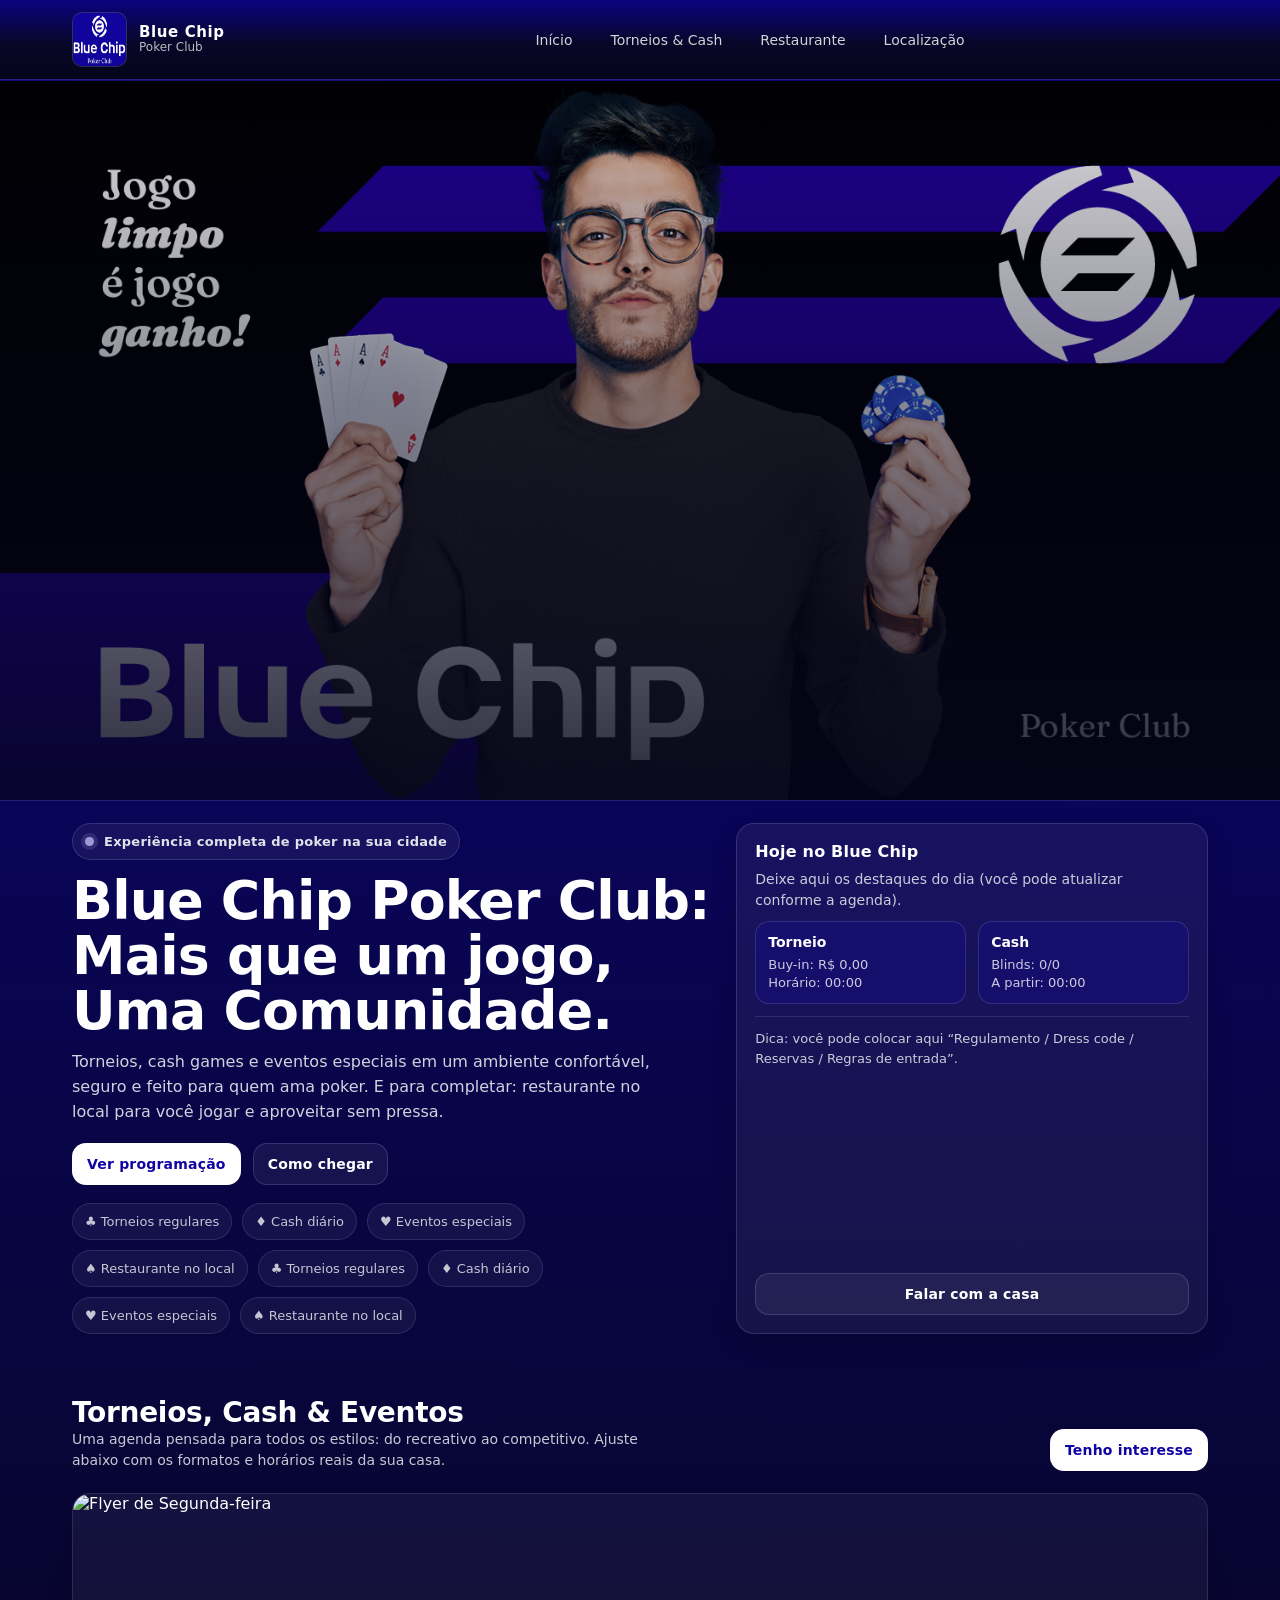
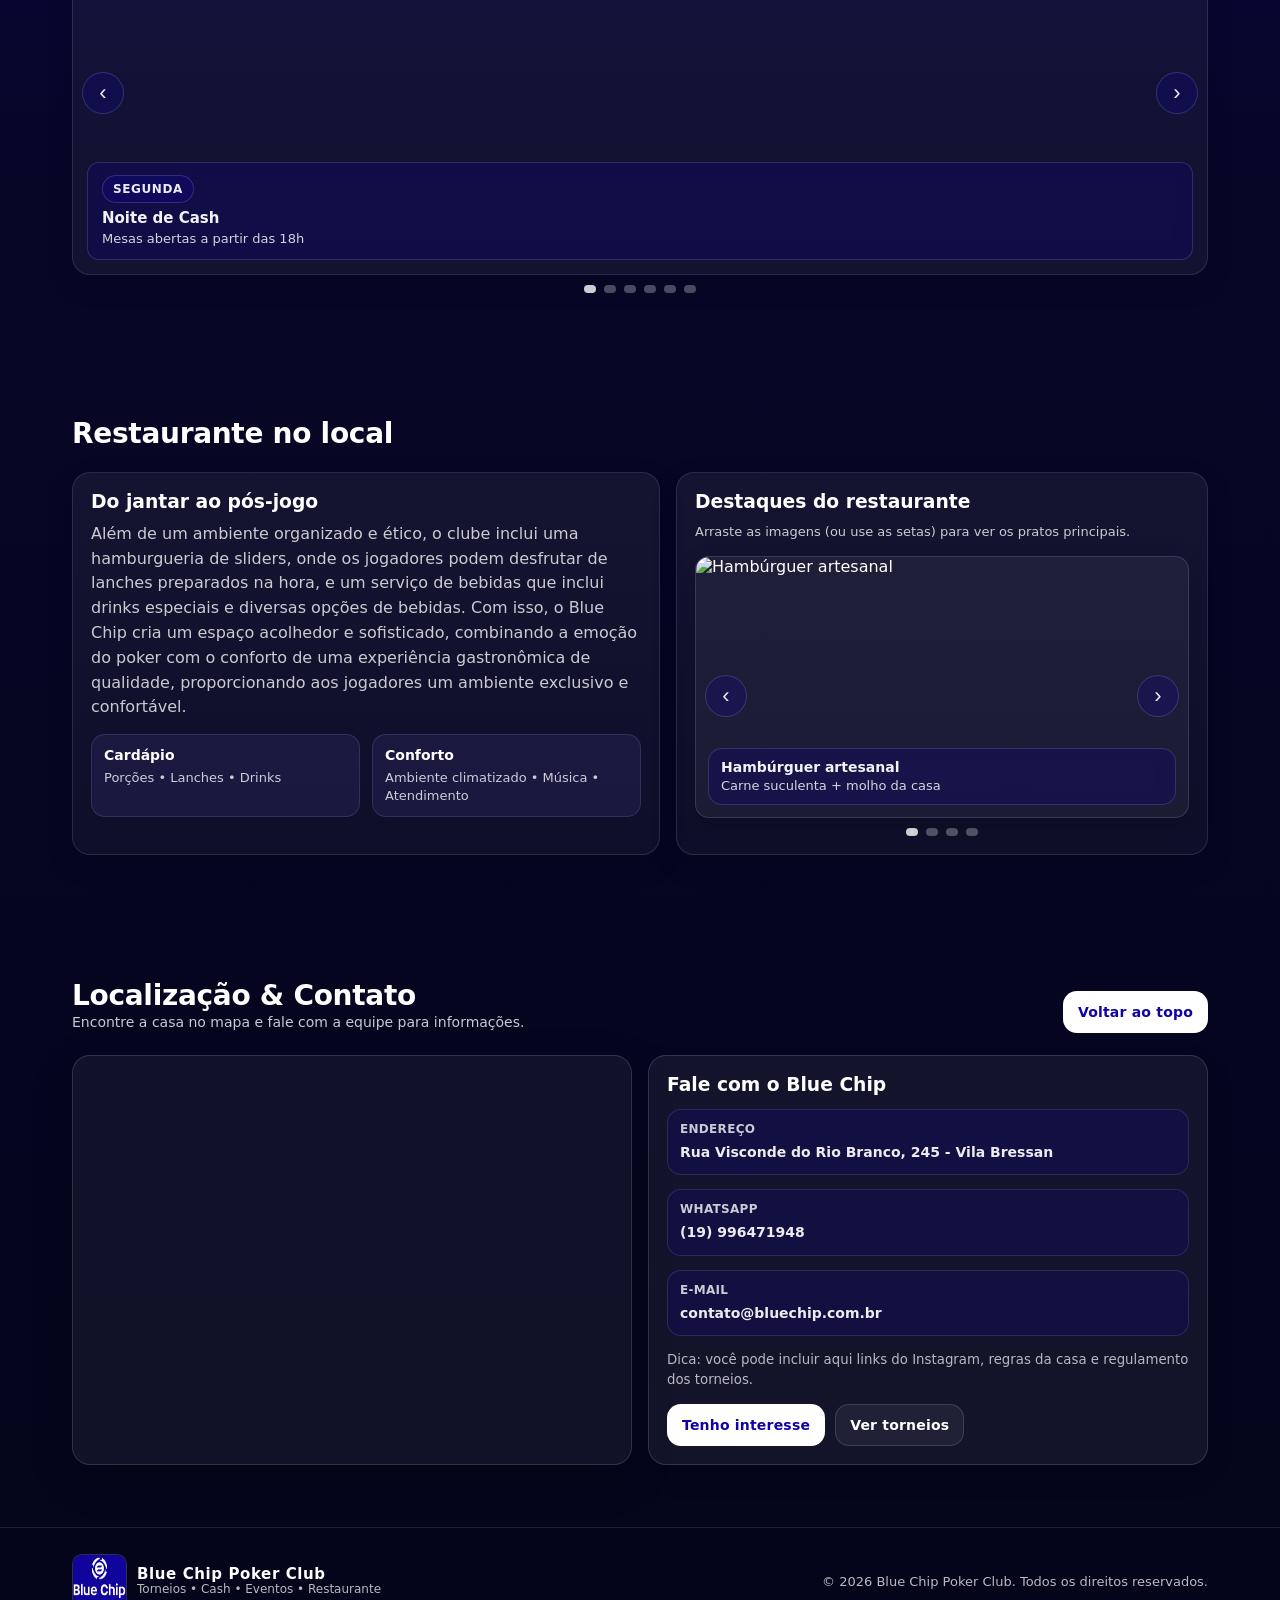
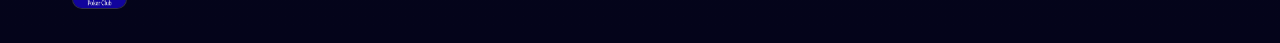
==== commit 8c54fede: "Atualiza" ====
--- a/index.html
+++ b/index.html
@@ -5,7 +5,12 @@
   <meta name="viewport" content="width=device-width,initial-scale=1" />
   <title>Blue Chip Poker Club</title>
   <meta name="description" content="Blue Chip Poker Club — torneios, cash games, eventos e restaurante. Experiência completa de poker na sua cidade." />
- <link rel="stylesheet" href="style.css">
+ <link rel="stylesheet" href="css/style.css">
+<link rel="stylesheet" href="css/nav.css">
+<link rel="stylesheet" href="css/hero.css">
+<link rel="stylesheet" href="css/sections.css">
+<link rel="stylesheet" href="css/carousels.css">
+<link rel="stylesheet" href="css/responsive.css">
 </head>
 
 <body>
@@ -30,72 +35,88 @@
         </nav>
 
         <div class="nav-cta">
-          <button class="hamburger" id="hamburger" aria-label="Abrir menu">
-       
+          <button class="hamburger" id="hamburger" aria-label="Abrir menu" aria-expanded="false">
+              <span></span>
+              <span></span>
+              <span></span>
           </button>
         </div>
       </div>
     </div>
   </header>
 
-  <!-- HERO / INTRODUÇÃO -->
   <section class="hero" id="inicio">
-    <div class="container">
-      <div class="hero-grid">
-        <div>
-          <div class="kicker">
-            <span class="dot"></span>
-            <span>Experiência completa de poker na sua cidade</span>
-          </div>
-
-          <h1>Jogue bem.<br>Sinta o clima.<br>Viva o Blue Chip.</h1>
-          <p class="sub">
-            Torneios, cash games e eventos especiais em um ambiente confortável, seguro e feito para quem ama poker.
-            E para completar: restaurante no local para você jogar e aproveitar sem pressa.
-          </p>
-
-          <div class="hero-actions">
-            <a class="btn btn-primary" href="#programacao">Ver programação</a>
-            <a class="btn" href="#localizacao">Como chegar</a>
-          </div>
-
-          <div class="pill-row">
+  <div class="container">
+    <div class="hero-grid">
+
+      <!-- COLUNA ESQUERDA (texto) -->
+      <div class="hero-copy">
+        <div class="kicker">
+          <span class="dot"></span>
+          <span>Experiência completa de poker na sua cidade</span>
+        </div>
+
+        <h1>Blue Chip Poker Club:<br>Mais que um jogo,<br>Uma Comunidade.</h1>
+
+        <p class="sub">
+          Torneios, cash games e eventos especiais em um ambiente confortável, seguro e feito para quem ama poker.
+          E para completar: restaurante no local para você jogar e aproveitar sem pressa.
+        </p>
+
+        <div class="hero-actions">
+          <a class="btn btn-primary" href="#programacao">Ver programação</a>
+          <a class="btn" href="#localizacao">Como chegar</a>
+        </div>
+
+        <!-- MARQUEE (loop sem scrollbar no mobile) -->
+        <div class="pill-marquee" aria-label="Destaques do clube">
+          <div class="pill-marquee__track">
+            <!-- 1º conjunto -->
             <span class="pill">♣ Torneios regulares</span>
             <span class="pill">♦ Cash diário</span>
             <span class="pill">♥ Eventos especiais</span>
             <span class="pill">♠ Restaurante no local</span>
-          </div>
-        </div>
-
-        <aside class="hero-card" aria-label="Destaques">
-          <div>
-            <h3>Hoje no Blue Chip</h3>
-            <p>
-              Deixe aqui os destaques do dia (você pode atualizar conforme a agenda).
-            </p>
-
-            <div class="hero-card mini-grid">
-              <div class="mini">
-                <strong>Torneio</strong>
-                <span>Buy-in: R$ 0,00<br/>Horário: 00:00</span>
-              </div>
-              <div class="mini">
-                <strong>Cash</strong>
-                <span>Blinds: 0/0<br/>A partir: 00:00</span>
-              </div>
-            </div>
-
-            <div class="divider"></div>
-            <p style="margin:0;color:rgba(255,255,255,.78);font-size:13px;line-height:1.55;">
-              Dica: você pode colocar aqui “Regulamento / Dress code / Reservas / Regras de entrada”.
-            </p>
-          </div>
-
-          <a class="btn" href="#localizacao">Falar com a casa</a>
-        </aside>
-      </div>
-    </div>
-  </section>
+
+            <!-- 2º conjunto (duplicado) para loop contínuo -->
+            <span class="pill" aria-hidden="true">♣ Torneios regulares</span>
+            <span class="pill" aria-hidden="true">♦ Cash diário</span>
+            <span class="pill" aria-hidden="true">♥ Eventos especiais</span>
+            <span class="pill" aria-hidden="true">♠ Restaurante no local</span>
+          </div>
+        </div>
+      </div>
+      <!-- ✅ FECHOU a coluna esquerda -->
+
+      <!-- COLUNA DIREITA (card) -->
+      <aside class="hero-card" aria-label="Destaques">
+        <div>
+          <h3>Hoje no Blue Chip</h3>
+          <p>Deixe aqui os destaques do dia (você pode atualizar conforme a agenda).</p>
+
+          <div class="mini-grid">
+            <div class="mini">
+              <strong>Torneio</strong>
+              <span>Buy-in: R$ 0,00<br/>Horário: 00:00</span>
+            </div>
+            <div class="mini">
+              <strong>Cash</strong>
+              <span>Blinds: 0/0<br/>A partir: 00:00</span>
+            </div>
+          </div>
+
+          <div class="divider"></div>
+
+          <p style="margin:0;color:rgba(255,255,255,.78);font-size:13px;line-height:1.55;">
+            Dica: você pode colocar aqui “Regulamento / Dress code / Reservas / Regras de entrada”.
+          </p>
+        </div>
+
+        <a class="btn" href="#localizacao">Falar com a casa</a>
+      </aside>
+
+    </div>
+  </div>
+</section>
 
   <!-- TORNEIOS / CASH / EVENTOS -->
   <section id="programacao">
@@ -334,6 +355,8 @@
     </div>
   </footer>
 
-    <script src="js.js"></script>
+  <script src="js/year.js"></script>
+<script src="js/nav.js"></script>
+<script src="js/carousel.js"></script>
 </body>
 </html>
--- a/css/style.css
+++ b/css/style.css
@@ -0,0 +1,84 @@
+:root{
+  /* Paleta logo */
+  --blue-900:#0b037f;
+  --blue-800:#1104a4;  /* principal */
+  --blue-700:#1a0fc2;
+  --blue-600:#4d459f;  /* apoio */
+  --blue-200:#9f9ad6;  /* destaque suave */
+  --white:#ffffff;
+  --ink:#0b0b14;
+
+  --radius: 18px;
+  --shadow: 0 14px 40px rgba(0,0,0,.22);
+  --shadow-soft: 0 10px 26px rgba(0,0,0,.16);
+
+  --maxw: 1180px;
+  --pad: 22px;
+
+  /* Image Hero (CSS agora em /css -> subir 1 nível) */
+  --hero-bg: url("../image/Fundo.png");
+  --hero-aspect: 16 / 9;
+}
+
+*{ box-sizing:border-box; }
+html{ scroll-behavior:smooth; }
+body{
+  margin:0;
+  font-family: ui-sans-serif, system-ui, -apple-system, Segoe UI, Roboto, Arial, "Helvetica Neue", Helvetica, sans-serif;
+  color: var(--white);
+  background:
+    radial-gradient(1200px 700px at 20% 10%, rgba(159,154,214,.22), transparent 60%),
+    radial-gradient(900px 600px at 85% 15%, rgba(77,69,159,.20), transparent 55%),
+    linear-gradient(180deg, var(--blue-900), #070627 55%, #05051b);
+  overflow-x:hidden;
+}
+
+a{ color:inherit; text-decoration:none; }
+img{ max-width: 100%; height: auto; display:block; }
+
+.container{
+  max-width: var(--maxw);
+  margin: 0 auto;
+  padding: 0 var(--pad);
+}
+
+.btn{
+  display:inline-flex;
+  align-items:center;
+  justify-content:center;
+  gap: 10px;
+  padding: 12px 14px;
+  border-radius: 14px;
+  border: 1px solid rgba(159,154,214,.24);
+  background: rgba(255,255,255,.06);
+  color: var(--white);
+  font-weight: 700;
+  font-size: 14px;
+  letter-spacing: .2px;
+  cursor:pointer;
+  transition: transform .08s ease, background .2s ease, border-color .2s ease;
+  user-select:none;
+  white-space:nowrap;
+}
+.btn:hover{
+  background: rgba(159,154,214,.14);
+  border-color: rgba(159,154,214,.35);
+}
+.btn:active{ transform: translateY(1px); }
+
+.btn-primary{
+  background: var(--white);
+  color: var(--blue-800);
+  border-color: rgba(255,255,255,.65);
+}
+.btn-primary:hover{
+  background: rgba(255,255,255,.92);
+  border-color: rgba(255,255,255,.85);
+}
+
+.divider{
+  height:1px;
+  background: rgba(159,154,214,.18);
+  margin: 12px 0;
+}
+.muted{ color: rgba(255,255,255,.72); font-size: 13px; }
--- a/css/nav.css
+++ b/css/nav.css
@@ -0,0 +1,81 @@
+/* NAV */
+.nav{
+  position: sticky;
+  top: 0;
+  z-index: 50;
+  background: linear-gradient(180deg, var(--blue-900), #070627 55%, #05051b);
+  border-bottom: 1px solid rgba(159,154,214,.18);
+}
+.nav-inner{
+  display:flex;
+  align-items:center;
+  justify-content:space-between;
+  gap: 16px;
+  padding: 12px 0;
+}
+
+.brand{
+  display:flex;
+  align-items:center;
+  gap: 12px;
+  min-width: 220px;
+}
+.brand img{
+  width: 55px;
+  height: 55px;
+  border-radius: 10px;
+  background: rgba(255,255,255,.06);
+  border: 1px solid rgba(159,154,214,.20);
+}
+.brand .title{ line-height: 1.05; }
+.brand .title strong{
+  display:block;
+  font-size: 15px;
+  letter-spacing: .6px;
+}
+.brand .title span{
+  display:block;
+  font-size: 12px;
+  color: rgba(255,255,255,.72);
+}
+
+.nav-links{
+  display:flex;
+  align-items:center;
+  gap: 18px;
+}
+.nav-links a{
+  font-size: 14px;
+  color: rgba(255,255,255,.82);
+  padding: 10px 10px;
+  border-radius: 12px;
+  transition: .2s ease;
+}
+.nav-links a:hover{
+  background: rgba(159,154,214,.14);
+  color: var(--white);
+}
+
+.nav-cta{
+  display:flex;
+  align-items:center;
+  gap: 10px;
+}
+
+.hamburger{
+  display:none;
+  width: 44px;
+  height: 44px;
+  border-radius: 14px;
+  border: 1px solid rgba(159,154,214,.24);
+  background: rgba(255,255,255,.06);
+  cursor:pointer;
+}
+.hamburger span{
+  display:block;
+  height: 2px;
+  width: 18px;
+  background: rgba(255,255,255,.86);
+  margin: 6px auto;
+  border-radius: 2px;
+}
--- a/css/hero.css
+++ b/css/hero.css
@@ -0,0 +1,138 @@
+/* HERO */
+.hero{
+  position: relative;
+  padding: 0;
+  isolation: isolate;
+}
+
+/* Banner (imagem inteira sem cortar) + overlay leve pra legibilidade */
+.hero::before{
+  content:"";
+  display:block;
+  width: 100%;
+  aspect-ratio: var(--hero-aspect);
+  background-image:
+    linear-gradient(180deg, rgba(5,5,27,.15) 0%, rgba(5,5,27,.85) 100%),
+    var(--hero-bg);
+  background-size: cover, contain;
+  background-repeat: no-repeat, no-repeat;
+  background-position: center, center;
+  border-bottom: 1px solid rgba(159,154,214,.18);
+}
+
+/* espaçamento entre banner e conteúdo */
+.hero .container{ padding-top: 22px; }
+
+.hero-grid{
+  display:grid;
+  grid-template-columns: 1.15fr .85fr;
+  gap: 26px;
+  align-items: stretch;
+}
+.hero-grid > *{ min-width: 0; }
+
+.kicker{
+  display:inline-flex;
+  gap:10px;
+  align-items:center;
+  padding: 10px 12px;
+  border-radius: 999px;
+  border: 1px solid rgba(159,154,214,.22);
+  background: rgba(255,255,255,.06);
+  color: rgba(255,255,255,.88);
+  font-weight: 700;
+  font-size: 13px;
+  letter-spacing: .25px;
+  width: fit-content;
+}
+.dot{
+  width: 9px;
+  height: 9px;
+  border-radius: 50%;
+  background: var(--blue-200);
+  box-shadow: 0 0 0 4px rgba(159,154,214,.18);
+}
+
+h1{
+  margin: 14px 0 12px;
+  font-size: clamp(34px, 4.2vw, 54px);
+  line-height: 1.02;
+  letter-spacing: -0.8px;
+}
+.sub{
+  color: rgba(255,255,255,.82);
+  font-size: 16px;
+  line-height: 1.55;
+  margin: 0 0 18px;
+  max-width: 58ch;
+}
+
+.hero-actions{
+  display:flex;
+  flex-wrap:wrap;
+  gap: 12px;
+  margin-top: 14px;
+}
+
+/* Card "Hoje no Blue Chip" */
+.hero-card{
+  border-radius: var(--radius);
+  background: rgba(255,255,255,.06);
+  border: 1px solid rgba(159,154,214,.22);
+  box-shadow: var(--shadow-soft);
+  padding: 18px;
+  display:flex;
+  flex-direction:column;
+  justify-content:space-between;
+  gap: 16px;
+}
+.hero-card h3{
+  margin: 0;
+  font-size: 16px;
+  letter-spacing: .2px;
+}
+.hero-card p{
+  margin: 8px 0 0;
+  color: rgba(255,255,255,.78);
+  font-size: 14px;
+  line-height: 1.5;
+}
+.mini-grid{
+  display:grid;
+  grid-template-columns: 1fr 1fr;
+  gap: 12px;
+  margin-top: 10px;
+}
+.mini{
+  padding: 12px;
+  border-radius: 14px;
+  background: rgba(17,4,164,.25);
+  border: 1px solid rgba(159,154,214,.22);
+}
+.mini strong{ display:block; font-size: 14px; }
+.mini span{
+  display:block;
+  margin-top: 6px;
+  color: rgba(255,255,255,.78);
+  font-size: 13px;
+  line-height:1.35;
+}
+
+/* Pills / Marquee */
+.pill{
+  padding: 10px 12px;
+  border-radius: 999px;
+  border: 1px solid rgba(159,154,214,.18);
+  background: rgba(255,255,255,.05);
+  color: rgba(255,255,255,.76);
+  font-size: 13px;
+  white-space: nowrap;
+}
+
+/* Desktop: mostra normal */
+.pill-marquee{ margin-top: 18px; }
+.pill-marquee__track{
+  display:flex;
+  flex-wrap:wrap;
+  gap: 10px;
+}
--- a/css/sections.css
+++ b/css/sections.css
@@ -0,0 +1,184 @@
+/* SECTIONS */
+section{ padding: 62px 0; }
+
+.section-head{
+  display:flex;
+  align-items:flex-end;
+  justify-content:space-between;
+  gap: 18px;
+  margin-bottom: 22px;
+}
+.section-head h2{
+  margin:0;
+  font-size: 28px;
+  letter-spacing: -.3px;
+}
+.section-head p{
+  margin:0;
+  color: rgba(255,255,255,.78);
+  max-width: 65ch;
+  line-height:1.5;
+  font-size: 14px;
+}
+
+.cards{
+  display:grid;
+  grid-template-columns: repeat(3, 1fr);
+  gap: 16px;
+}
+.card{
+  border-radius: var(--radius);
+  background: rgba(255,255,255,.05);
+  border: 1px solid rgba(159,154,214,.18);
+  box-shadow: var(--shadow-soft);
+  padding: 18px;
+  position:relative;
+  overflow:hidden;
+}
+.card::before{
+  content:"";
+  position:absolute;
+  inset:auto -60px -60px auto;
+  width: 160px;
+  height: 160px;
+  border-radius: 50%;
+  background: radial-gradient(circle at 30% 30%, rgba(159,154,214,.35), rgba(17,4,164,.05) 60%, transparent 70%);
+  filter: blur(1px);
+  pointer-events:none;
+}
+.card h3{ margin:0 0 10px; font-size: 18px; }
+.card p{
+  margin:0 0 12px;
+  color: rgba(255,255,255,.78);
+  line-height:1.55;
+  font-size: 14px;
+}
+.card ul{
+  margin: 10px 0 0;
+  padding-left: 18px;
+  color: rgba(255,255,255,.80);
+  font-size: 14px;
+  line-height:1.6;
+}
+
+.badge{
+  display:inline-flex;
+  align-items:center;
+  gap:8px;
+  font-weight:800;
+  font-size: 12px;
+  letter-spacing:.35px;
+  padding: 8px 10px;
+  border-radius: 999px;
+  background: rgba(17,4,164,.25);
+  border: 1px solid rgba(159,154,214,.22);
+  color: rgba(255,255,255,.92);
+  width: fit-content;
+  margin-bottom: 10px;
+}
+
+/* RESTAURANTE */
+.feature{
+  display:grid;
+  grid-template-columns: 1.05fr .95fr;
+  gap: 16px;
+  align-items: stretch;
+}
+.panel{
+  border-radius: var(--radius);
+  background: linear-gradient(180deg, rgba(255,255,255,.06), rgba(255,255,255,.04));
+  border: 1px solid rgba(159,154,214,.18);
+  box-shadow: var(--shadow-soft);
+  padding: 18px;
+}
+.panel h3{ margin:0 0 10px; }
+.panel p{ margin:0; color: rgba(255,255,255,.78); line-height:1.55; }
+
+.grid-2{
+  display:grid;
+  grid-template-columns: 1fr 1fr;
+  gap: 12px;
+  margin-top: 14px;
+}
+.info{
+  padding: 12px;
+  border-radius: 14px;
+  background: rgba(77,69,159,.18);
+  border: 1px solid rgba(159,154,214,.18);
+}
+.info strong{ display:block; font-size: 14px; }
+.info span{
+  display:block;
+  margin-top: 6px;
+  color: rgba(255,255,255,.78);
+  font-size: 13px;
+  line-height:1.35;
+}
+
+/* MAPA/CONTATO */
+.contact-grid{
+  display:grid;
+  grid-template-columns: 1fr 1fr;
+  gap: 16px;
+  align-items: stretch;
+}
+.map-wrap{
+  border-radius: var(--radius);
+  overflow:hidden;
+  border: 1px solid rgba(159,154,214,.22);
+  background: rgba(255,255,255,.05);
+  box-shadow: var(--shadow);
+  min-height: 360px;
+}
+iframe{ width:100%; height:100%; border:0; }
+
+.contact{
+  border-radius: var(--radius);
+  background: rgba(255,255,255,.06);
+  border: 1px solid rgba(159,154,214,.22);
+  box-shadow: var(--shadow-soft);
+  padding: 18px;
+  display:flex;
+  flex-direction:column;
+  gap: 14px;
+}
+.contact h3{ margin:0; }
+.contact .row{
+  display:flex;
+  align-items:flex-start;
+  justify-content:space-between;
+  gap: 12px;
+  padding: 12px;
+  border-radius: 14px;
+  background: rgba(17,4,164,.18);
+  border: 1px solid rgba(159,154,214,.18);
+}
+.contact .row .label{
+  color: rgba(255,255,255,.78);
+  font-size: 12px;
+  letter-spacing:.3px;
+  font-weight:800;
+  text-transform: uppercase;
+  margin-bottom: 6px;
+}
+.contact .row .value{
+  font-size: 14px;
+  line-height:1.45;
+  color: rgba(255,255,255,.92);
+  font-weight:700;
+}
+.contact small{ color: rgba(255,255,255,.70); line-height:1.5; }
+
+/* FOOTER */
+footer{
+  padding: 26px 0 34px;
+  border-top: 1px solid rgba(159,154,214,.18);
+  background: rgba(5,5,27,.55);
+}
+.footer-inner{
+  display:flex;
+  align-items:center;
+  justify-content:space-between;
+  gap: 16px;
+  flex-wrap:wrap;
+}
--- a/css/carousels.css
+++ b/css/carousels.css
@@ -0,0 +1,189 @@
+/* =========================
+   CARROSSEL — Destaques do restaurante
+   ========================= */
+.dish-carousel{ margin-top: 14px; position: relative; }
+
+.dish-carousel__viewport{
+  overflow: hidden;
+  border-radius: 14px;
+  border: 1px solid rgba(159,154,214,.22);
+  background: rgba(255,255,255,.05);
+  box-shadow: var(--shadow-soft);
+}
+.dish-carousel__track{
+  display: flex;
+  width: 100%;
+  transform: translate3d(0,0,0);
+  transition: transform .35s ease;
+  will-change: transform;
+}
+.dish-carousel__track.is-dragging{ transition:none; cursor: grabbing; }
+
+.dish-carousel__slide{ min-width: 100%; margin: 0; position: relative; }
+.dish-carousel__slide img{
+  width: 100%;
+  height: 260px;
+  object-fit: cover;
+  display: block;
+}
+.dish-carousel__slide figcaption{
+  position: absolute;
+  left: 12px;
+  right: 12px;
+  bottom: 12px;
+  padding: 10px 12px;
+  border-radius: 14px;
+  background: rgba(11,3,127,.28);
+  border: 1px solid rgba(159,154,214,.22);
+  backdrop-filter: blur(8px);
+}
+.dish-carousel__slide figcaption strong{ display:block; font-size:14px; color: rgba(255,255,255,.95); }
+.dish-carousel__slide figcaption span{ display:block; margin-top:3px; font-size:13px; color: rgba(255,255,255,.82); line-height:1.25; }
+
+.dish-carousel__btn{
+  position: absolute;
+  top: 50%;
+  transform: translateY(-50%);
+  width: 42px;
+  height: 42px;
+  border-radius: 999px;
+  border: 1px solid rgba(159,154,214,.25);
+  background: rgba(17,4,164,.22);
+  color: rgba(255,255,255,.92);
+  font-size: 22px;
+  line-height: 1;
+  display: grid;
+  place-items: center;
+  cursor: pointer;
+  transition: transform .15s ease, background .15s ease;
+}
+.dish-carousel__btn:hover{
+  transform: translateY(-50%) scale(1.03);
+  background: rgba(17,4,164,.32);
+}
+.dish-carousel__btn.prev{ left: 10px; }
+.dish-carousel__btn.next{ right: 10px; }
+
+.dish-carousel__dots{
+  display: flex;
+  gap: 8px;
+  justify-content: center;
+  margin-top: 10px;
+}
+.dish-carousel__dot{
+  width: 8px;
+  height: 8px;
+  border-radius: 999px;
+  border: 0;
+  background: rgba(255,255,255,.28);
+  cursor: pointer;
+}
+.dish-carousel__dot.is-active{ background: rgba(255,255,255,.80); }
+
+
+/* =========================
+   CARROSSEL — Programação (flyers Seg–Sáb)
+   ========================= */
+.flyer-carousel{ margin-top: 16px; position: relative; }
+
+.flyer-carousel__viewport{
+  overflow: hidden;
+  border-radius: var(--radius);
+  border: 1px solid rgba(159,154,214,.18);
+  background: rgba(255,255,255,.05);
+  box-shadow: var(--shadow-soft);
+}
+.flyer-carousel__track{
+  display: flex;
+  width: 100%;
+  transform: translate3d(0,0,0);
+  transition: transform .35s ease;
+  will-change: transform;
+}
+.flyer-carousel__track.is-dragging{ transition:none; cursor: grabbing; }
+
+.flyer-carousel__slide{ min-width: 100%; margin: 0; position: relative; }
+.flyer-carousel__slide img{
+  width: 100%;
+  height: 380px;
+  object-fit: cover;
+  display: block;
+}
+.flyer-carousel__slide figcaption{
+  position: absolute;
+  left: 14px;
+  right: 14px;
+  bottom: 14px;
+  padding: 12px 14px;
+  border-radius: calc(var(--radius) - 6px);
+  background: rgba(11,3,127,.28);
+  border: 1px solid rgba(159,154,214,.22);
+  backdrop-filter: blur(8px);
+}
+.flyer-carousel__slide figcaption strong{
+  display:block;
+  color: rgba(255,255,255,.95);
+  font-size: 15px;
+  margin-top: 6px;
+}
+.flyer-carousel__slide figcaption span{
+  display:block;
+  color: rgba(255,255,255,.82);
+  font-size: 13px;
+  margin-top: 4px;
+  line-height: 1.25;
+}
+
+.flyer-tag{
+  display:inline-flex;
+  align-items:center;
+  gap: 8px;
+  padding: 6px 10px;
+  border-radius: 999px;
+  border: 1px solid rgba(159,154,214,.25);
+  background: rgba(17,4,164,.22);
+  color: rgba(255,255,255,.92);
+  font-weight: 700;
+  font-size: 12px;
+  letter-spacing: .6px;
+}
+
+.flyer-carousel__btn{
+  position: absolute;
+  top: 50%;
+  transform: translateY(-50%);
+  width: 42px;
+  height: 42px;
+  border-radius: 999px;
+  border: 1px solid rgba(159,154,214,.25);
+  background: rgba(17,4,164,.22);
+  color: rgba(255,255,255,.92);
+  font-size: 22px;
+  line-height: 1;
+  display:grid;
+  place-items:center;
+  cursor:pointer;
+  transition: transform .15s ease, background .15s ease;
+}
+.flyer-carousel__btn:hover{
+  transform: translateY(-50%) scale(1.03);
+  background: rgba(17,4,164,.32);
+}
+.flyer-carousel__btn.prev{ left: 10px; }
+.flyer-carousel__btn.next{ right: 10px; }
+
+.flyer-carousel__dots{
+  display:flex;
+  gap: 8px;
+  justify-content:center;
+  margin-top: 10px;
+}
+.flyer-carousel__dot{
+  width: 8px;
+  height: 8px;
+  border-radius: 999px;
+  border:0;
+  background: rgba(255,255,255,.28);
+  cursor:pointer;
+}
+.flyer-carousel__dot.is-active{ background: rgba(255,255,255,.80); }
--- a/css/responsive.css
+++ b/css/responsive.css
@@ -0,0 +1,90 @@
+/* RESPONSIVO (geral) */
+@media (max-width: 980px){
+  .hero-grid{ grid-template-columns: 1fr; }
+  .cards{ grid-template-columns: 1fr; }
+  .feature{ grid-template-columns: 1fr; }
+  .contact-grid{ grid-template-columns: 1fr; }
+  .map-wrap{ min-height: 320px; }
+  .brand{ min-width: auto; }
+
+  .nav-links{
+    display:none;
+    position:absolute;
+    left: var(--pad);
+    right: var(--pad);
+    top: 68px;
+    flex-direction:column;
+    gap: 6px;
+    padding: 12px;
+    border-radius: 16px;
+    background: rgba(5,5,27,.92);
+    border: 1px solid rgba(159,154,214,.22);
+    box-shadow: var(--shadow);
+  }
+  .nav-links a{ width: 100%; }
+  .hamburger{ display:inline-block; }
+  .nav-links.open{ display:flex; }
+}
+
+/* MOBILE “clean” + marquee loop */
+@media (max-width: 520px){
+  :root{ --pad: 16px; }
+
+  /* HERO: texto mais compacto */
+  h1{ font-size: 32px; line-height: 1.06; }
+
+  .sub{
+    font-size: 14.5px;
+    line-height: 1.55;
+    display: -webkit-box;
+    -webkit-box-orient: vertical;
+    -webkit-line-clamp: 4;
+    overflow: hidden;
+  }
+
+  /* Botões full width */
+  .hero-actions{
+    flex-direction: column;
+    gap: 10px;
+    width: 100%;
+  }
+  .hero-actions .btn{
+    width: 100%;
+    max-width: 100%;
+    white-space: normal;
+  }
+
+  /* Mini cards: 1 coluna */
+  .mini-grid{ grid-template-columns: 1fr; gap: 10px; }
+
+  /* Carrosséis menores */
+  .dish-carousel__slide img{ height: 210px; }
+  .flyer-carousel__slide img{ height: 260px; }
+
+  /* CTA das sections full width */
+  .section-head .btn,
+  .section-head .btn-primary{
+    width: 100%;
+  }
+
+  /* Marquee loop SEM scrollbar */
+  .pill-marquee{
+    overflow: hidden;
+    mask-image: linear-gradient(90deg, transparent, #000 10%, #000 90%, transparent);
+  }
+  .pill-marquee__track{
+    flex-wrap: nowrap;
+    width: max-content;
+    gap: 10px;
+    animation: pillMarquee 28s linear infinite; /* aumente para mais lento */
+    will-change: transform;
+  }
+  @keyframes pillMarquee{
+    0%   { transform: translateX(0); }
+    100% { transform: translateX(-50%); }
+  }
+}
+
+@media (prefers-reduced-motion: reduce){
+  .pill-marquee__track{ animation: none !important; }
+}
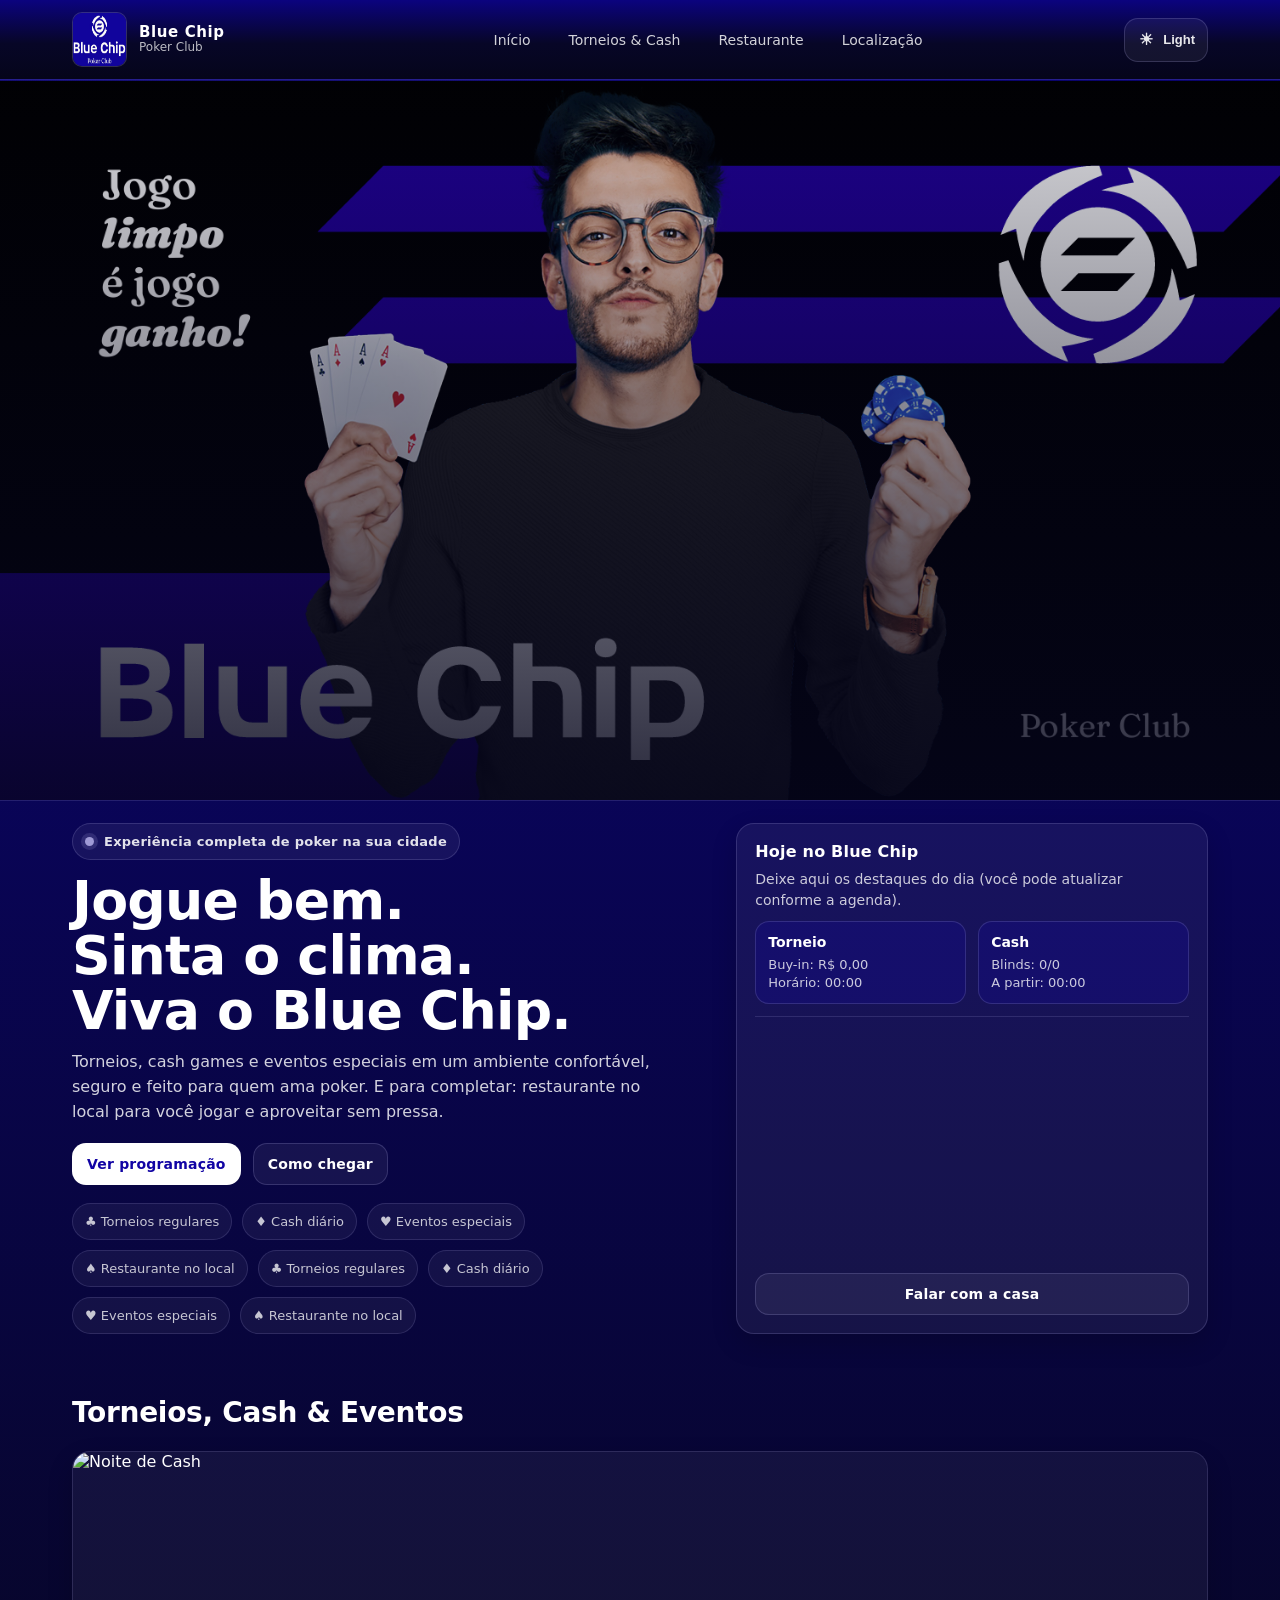
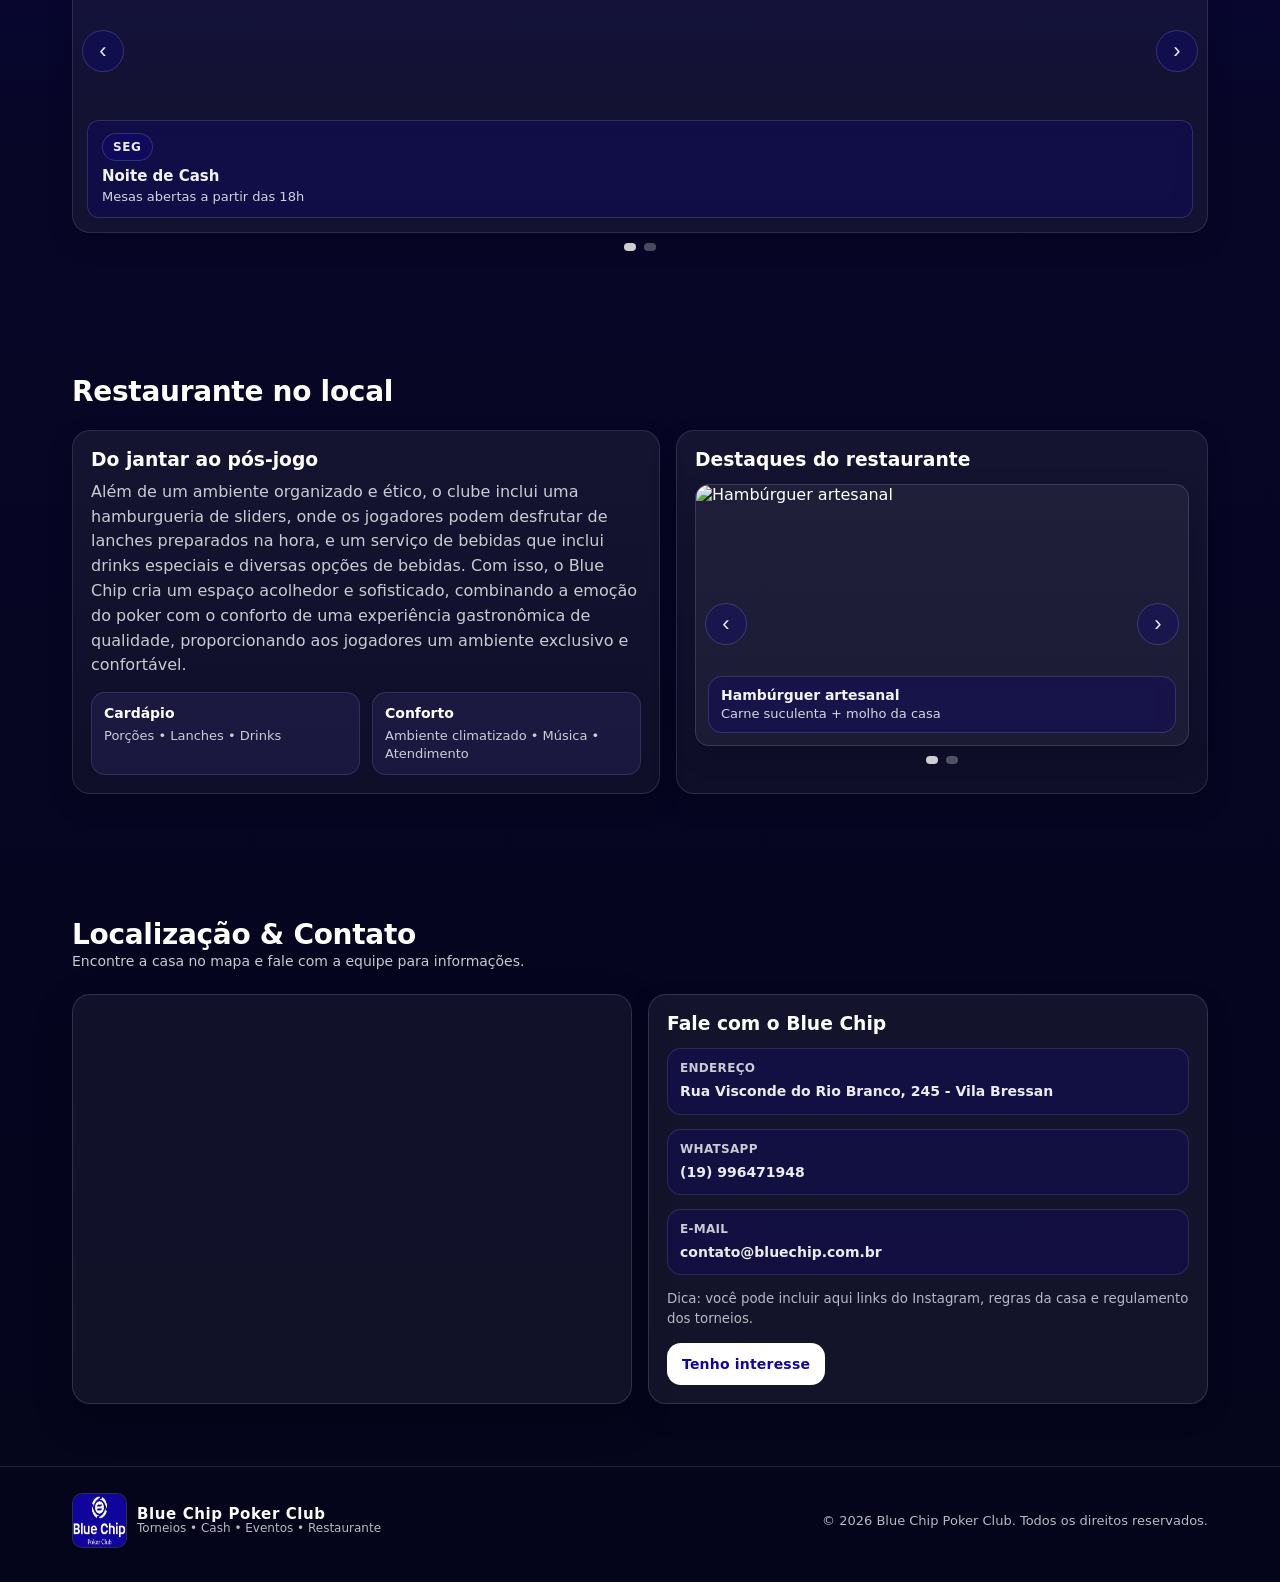
==== commit cead29c1: "Primeiro commit" ====
--- a/index.html
+++ b/index.html
@@ -1,16 +1,24 @@
 <!doctype html>
 <html lang="pt-BR">
+
 <head>
   <meta charset="utf-8" />
   <meta name="viewport" content="width=device-width,initial-scale=1" />
   <title>Blue Chip Poker Club</title>
-  <meta name="description" content="Blue Chip Poker Club — torneios, cash games, eventos e restaurante. Experiência completa de poker na sua cidade." />
- <link rel="stylesheet" href="css/style.css">
-<link rel="stylesheet" href="css/nav.css">
-<link rel="stylesheet" href="css/hero.css">
-<link rel="stylesheet" href="css/sections.css">
-<link rel="stylesheet" href="css/carousels.css">
-<link rel="stylesheet" href="css/responsive.css">
+  <meta name="description"
+    content="Blue Chip Poker Club — torneios, cash games, eventos e restaurante. Experiência completa de poker na sua cidade." />
+  <script>
+    (function () {
+      var theme = localStorage.getItem("bluechip-theme") || "dark";
+      document.documentElement.setAttribute("data-theme", theme);
+    })();
+  </script>
+  <link rel="stylesheet" href="css/style.css">
+  <link rel="stylesheet" href="css/nav.css">
+  <link rel="stylesheet" href="css/hero.css">
+  <link rel="stylesheet" href="css/sections.css">
+  <link rel="stylesheet" href="css/carousels.css">
+  <link rel="stylesheet" href="css/responsive.css">
 </head>
 
 <body>
@@ -35,10 +43,15 @@
         </nav>
 
         <div class="nav-cta">
+          <button class="theme-toggle" id="themeToggle" type="button" aria-label="Mudar para versão light"
+            aria-pressed="false">
+            <span class="theme-toggle__icon" aria-hidden="true">☀</span>
+            <span class="theme-toggle__text">Light</span>
+          </button>
           <button class="hamburger" id="hamburger" aria-label="Abrir menu" aria-expanded="false">
-              <span></span>
-              <span></span>
-              <span></span>
+            <span></span>
+            <span></span>
+            <span></span>
           </button>
         </div>
       </div>
@@ -46,77 +59,57 @@
   </header>
 
   <section class="hero" id="inicio">
-  <div class="container">
-    <div class="hero-grid">
-
-      <!-- COLUNA ESQUERDA (texto) -->
-      <div class="hero-copy">
-        <div class="kicker">
-          <span class="dot"></span>
-          <span>Experiência completa de poker na sua cidade</span>
-        </div>
-
-        <h1>Blue Chip Poker Club:<br>Mais que um jogo,<br>Uma Comunidade.</h1>
-
-        <p class="sub">
-          Torneios, cash games e eventos especiais em um ambiente confortável, seguro e feito para quem ama poker.
-          E para completar: restaurante no local para você jogar e aproveitar sem pressa.
-        </p>
-
-        <div class="hero-actions">
-          <a class="btn btn-primary" href="#programacao">Ver programação</a>
-          <a class="btn" href="#localizacao">Como chegar</a>
-        </div>
-
-        <!-- MARQUEE (loop sem scrollbar no mobile) -->
-        <div class="pill-marquee" aria-label="Destaques do clube">
-          <div class="pill-marquee__track">
-            <!-- 1º conjunto -->
-            <span class="pill">♣ Torneios regulares</span>
-            <span class="pill">♦ Cash diário</span>
-            <span class="pill">♥ Eventos especiais</span>
-            <span class="pill">♠ Restaurante no local</span>
-
-            <!-- 2º conjunto (duplicado) para loop contínuo -->
-            <span class="pill" aria-hidden="true">♣ Torneios regulares</span>
-            <span class="pill" aria-hidden="true">♦ Cash diário</span>
-            <span class="pill" aria-hidden="true">♥ Eventos especiais</span>
-            <span class="pill" aria-hidden="true">♠ Restaurante no local</span>
-          </div>
-        </div>
-      </div>
-      <!-- ✅ FECHOU a coluna esquerda -->
-
-      <!-- COLUNA DIREITA (card) -->
-      <aside class="hero-card" aria-label="Destaques">
-        <div>
-          <h3>Hoje no Blue Chip</h3>
-          <p>Deixe aqui os destaques do dia (você pode atualizar conforme a agenda).</p>
-
-          <div class="mini-grid">
-            <div class="mini">
-              <strong>Torneio</strong>
-              <span>Buy-in: R$ 0,00<br/>Horário: 00:00</span>
-            </div>
-            <div class="mini">
-              <strong>Cash</strong>
-              <span>Blinds: 0/0<br/>A partir: 00:00</span>
-            </div>
-          </div>
-
-          <div class="divider"></div>
-
-          <p style="margin:0;color:rgba(255,255,255,.78);font-size:13px;line-height:1.55;">
-            Dica: você pode colocar aqui “Regulamento / Dress code / Reservas / Regras de entrada”.
-          </p>
-        </div>
-
-        <a class="btn" href="#localizacao">Falar com a casa</a>
-      </aside>
-
-    </div>
-  </div>
-</section>
+    <div class="container">
+      <div class="hero-grid">
+        <div>
+          <div class="kicker">
+            <span class="dot"></span>
+            <span id="heroKickerText">Experiência completa de poker na sua cidade</span>
+          </div>
+
+          <h1 id="heroTitle">
+            Jogue bem.<br>Sinta o clima.<br>Viva o Blue Chip.
+          </h1>
+
+          <p class="sub" id="heroSub">
+            Torneios, cash games e eventos especiais em um ambiente confortável, seguro e feito para quem ama poker.
+            E para completar: restaurante no local para você jogar e aproveitar sem pressa.
+          </p>
+
+          <div class="hero-actions">
+            <a class="btn btn-primary" href="#programacao">Ver programação</a>
+            <a class="btn" href="#localizacao">Como chegar</a>
+          </div>
+
+          <div class="pill-marquee" aria-label="Destaques do clube">
+            <div class="pill-marquee__track" id="heroPills">
+              <!-- será preenchido pelo JS -->
+            </div>
+          </div>
+        </div>
+
+        <aside class="hero-card" aria-label="Destaques">
+          <div>
+            <h3 id="todayTitle">Hoje no Blue Chip</h3>
+            <figure class="today-flyer" id="todayFlyer" hidden>
+              <img id="todayFlyerImage" src="" alt="" loading="lazy" />
+              <figcaption id="todayFlyerCaption"></figcaption>
+            </figure>
+            <p id="todayText">Deixe aqui os destaques do dia (você pode atualizar conforme a agenda).</p>
+
+            <div class="mini-grid" id="todayMiniGrid">
+              <!-- será preenchido pelo JS -->
+            </div>
+
+            <div class="divider"></div>
+
+          </div>
+
+          <a class="btn" href="https://wa.me/+5519996471948">Falar com a casa</a>
+        </aside>
+      </div>
+    </div>
+  </section>
 
   <!-- TORNEIOS / CASH / EVENTOS -->
   <section id="programacao">
@@ -124,80 +117,22 @@
       <div class="section-head">
         <div>
           <h2>Torneios, Cash & Eventos</h2>
-          <p>
-            Uma agenda pensada para todos os estilos: do recreativo ao competitivo.
-            Ajuste abaixo com os formatos e horários reais da sua casa.
-          </p>
-        </div>
-        <a class="btn btn-primary" href="#localizacao">Tenho interesse</a>
-      </div>
-
-      <div class="flyer-carousel" data-autoplay="true" data-interval="4500" tabindex="0" aria-label="Carrossel de programação semanal">
-  <div class="flyer-carousel__viewport">
-    <div class="flyer-carousel__track">
-
-      <figure class="flyer-carousel__slide">
-        <img src="image/flyers/seg.jpg" alt="Flyer de Segunda-feira" loading="lazy" />
-        <figcaption>
-          <div class="flyer-tag">SEGUNDA</div>
-          <strong>Noite de Cash</strong>
-          <span>Mesas abertas a partir das 18h</span>
-        </figcaption>
-      </figure>
-
-      <figure class="flyer-carousel__slide">
-        <img src="image/flyers/ter.jpg" alt="Flyer de Terça-feira" loading="lazy" />
-        <figcaption>
-          <div class="flyer-tag">TERÇA</div>
-          <strong>Torneio Regular</strong>
-          <span>Inscrições 19h • Início 20h</span>
-        </figcaption>
-      </figure>
-
-      <figure class="flyer-carousel__slide">
-        <img src="image/flyers/qua.jpg" alt="Flyer de Quarta-feira" loading="lazy" />
-        <figcaption>
-          <div class="flyer-tag">QUARTA</div>
-          <strong>Night Special</strong>
-          <span>Premiação especial • 20h</span>
-        </figcaption>
-      </figure>
-
-      <figure class="flyer-carousel__slide">
-        <img src="image/flyers/qui.jpg" alt="Flyer de Quinta-feira" loading="lazy" />
-        <figcaption>
-          <div class="flyer-tag">QUINTA</div>
-          <strong>Cash + Promo</strong>
-          <span>Promoção do restaurante • 18h</span>
-        </figcaption>
-      </figure>
-
-      <figure class="flyer-carousel__slide">
-        <img src="image/flyers/sex.jpg" alt="Flyer de Sexta-feira" loading="lazy" />
-        <figcaption>
-          <div class="flyer-tag">SEXTA</div>
-          <strong>High Energy</strong>
-          <span>Evento / torneio • 20h</span>
-        </figcaption>
-      </figure>
-
-      <figure class="flyer-carousel__slide">
-        <img src="image/flyers/sab.jpg" alt="Flyer de Sábado" loading="lazy" />
-        <figcaption>
-          <div class="flyer-tag">SÁBADO</div>
-          <strong>Main Event</strong>
-          <span>Tarde/Noite • confira o flyer</span>
-        </figcaption>
-      </figure>
-
-    </div>
-  </div>
-
-  <button class="flyer-carousel__btn prev" type="button" aria-label="Flyer anterior">‹</button>
-  <button class="flyer-carousel__btn next" type="button" aria-label="Próximo flyer">›</button>
-
-  <div class="flyer-carousel__dots" role="tablist" aria-label="Selecionar dia"></div>
-</div>
+        </div>
+      </div>
+
+      <div class="flyer-carousel" data-autoplay="true" data-interval="4500" tabindex="0"
+        aria-label="Carrossel de programação semanal">
+        <div class="flyer-carousel__viewport">
+          <div class="flyer-carousel__track" id="flyerTrack">
+
+          </div>
+        </div>
+
+        <button class="flyer-carousel__btn prev" type="button" aria-label="Flyer anterior">‹</button>
+        <button class="flyer-carousel__btn next" type="button" aria-label="Próximo flyer">›</button>
+
+        <div class="flyer-carousel__dots" role="tablist" aria-label="Selecionar dia"></div>
+      </div>
 
     </div>
   </section>
@@ -215,7 +150,11 @@
         <div class="panel">
           <h3>Do jantar ao pós-jogo</h3>
           <p>
-           Além de um ambiente organizado e ético, o clube inclui uma hamburgueria de sliders, onde os jogadores podem desfrutar de lanches preparados na hora, e um serviço de bebidas que inclui drinks especiais e diversas opções de bebidas. Com isso, o Blue Chip cria um espaço acolhedor e sofisticado, combinando a emoção do poker com o conforto de uma experiência gastronômica de qualidade, proporcionando aos jogadores um ambiente exclusivo e confortável.
+            Além de um ambiente organizado e ético, o clube inclui uma hamburgueria de sliders, onde os jogadores podem
+            desfrutar de lanches preparados na hora, e um serviço de bebidas que inclui drinks especiais e diversas
+            opções de bebidas. Com isso, o Blue Chip cria um espaço acolhedor e sofisticado, combinando a emoção do
+            poker com o conforto de uma experiência gastronômica de qualidade, proporcionando aos jogadores um ambiente
+            exclusivo e confortável.
           </p>
 
           <div class="grid-2">
@@ -233,43 +172,14 @@
         <div class="panel">
           <h3>Destaques do restaurante</h3>
           <p class="muted" style="margin-top:6px;">
-            Arraste as imagens (ou use as setas) para ver os pratos principais.
-          </p>
-
-          <div class="dish-carousel" data-autoplay="true" data-interval="4500" aria-label="Carrossel de pratos principais">
+
+          </p>
+
+          <div class="dish-carousel" data-autoplay="true" data-interval="4500"
+            aria-label="Carrossel de pratos principais">
             <div class="dish-carousel__viewport">
-              <div class="dish-carousel__track">
-              <figure class="dish-carousel__slide">
-                <img src="#" alt="Hambúrguer artesanal" loading="lazy" />
-                <figcaption>
-                  <strong>Hambúrguer artesanal</strong>
-                  <span>Carne suculenta + molho da casa</span>
-                </figcaption>
-              </figure>
-
-              <figure class="dish-carousel__slide">
-                <img src="data:image/svg+xml;utf8,%3Csvg%20xmlns%3D'http://www.w3.org/2000/svg'%20width%3D'1200'%20height%3D'700'%20viewBox%3D'0%200%201200%20700'%3E%0A%20%20%3Cdefs%3E%0A%20%20%20%20%3ClinearGradient%20id%3D'g'%20x1%3D'1'%20y1%3D'0'%20x2%3D'0'%20y2%3D'1'%3E%0A%20%20%20%20%20%20%3Cstop%20offset%3D'0'%20stop-color%3D'%239F9AD6'/%3E%0A%20%20%20%20%20%20%3Cstop%20offset%3D'1'%20stop-color%3D'%230a0d14'/%3E%0A%20%20%20%20%3C/linearGradient%3E%0A%20%20%3C/defs%3E%0A%20%20%3Crect%20width%3D'1200'%20height%3D'700'%20fill%3D'url(%23g)'/%3E%0A%20%20%3Crect%20x%3D'80'%20y%3D'110'%20width%3D'1040'%20height%3D'480'%20rx%3D'28'%20fill%3D'rgba(255,255,255,0.06)'/%3E%0A%20%20%3Ctext%20x%3D'120'%20y%3D'360'%20fill%3D'rgba(255,255,255,0.92)'%20font-family%3D'Arial,%20sans-serif'%20font-size%3D'64'%20font-weight%3D'700'%3EPor%C3%A7%C3%A3o%20Premium%3C/text%3E%0A%20%20%3Ctext%20x%3D'120'%20y%3D'430'%20fill%3D'rgba(255,255,255,0.75)'%20font-family%3D'Arial,%20sans-serif'%20font-size%3D'28'%3EPara%20compartilhar%20na%20mesa%3C/text%3E%0A%3C/svg%3E" alt="Porção premium" loading="lazy" />
-                <figcaption>
-                  <strong>Porção premium</strong>
-                  <span>Perfeita para compartilhar</span>
-                </figcaption>
-              </figure>
-
-              <figure class="dish-carousel__slide">
-                <img src="data:image/svg+xml;utf8,%3Csvg%20xmlns%3D'http://www.w3.org/2000/svg'%20width%3D'1200'%20height%3D'700'%20viewBox%3D'0%200%201200%20700'%3E%0A%20%20%3Cdefs%3E%0A%20%20%20%20%3ClinearGradient%20id%3D'g'%20x1%3D'0'%20y1%3D'1'%20x2%3D'1'%20y2%3D'0'%3E%0A%20%20%20%20%20%20%3Cstop%20offset%3D'0'%20stop-color%3D'%230C6EFD'/%3E%0A%20%20%20%20%20%20%3Cstop%20offset%3D'1'%20stop-color%3D'%230a0d14'/%3E%0A%20%20%20%20%3C/linearGradient%3E%0A%20%20%3C/defs%3E%0A%20%20%3Crect%20width%3D'1200'%20height%3D'700'%20fill%3D'url(%23g)'/%3E%0A%20%20%3Cpath%20d%3D'M140%20560%20C280%20480%20340%20470%20460%20510%20C600%20580%20680%20540%20860%20450%20C980%20400%201070%20390%201140%20370%20L1140%20700%20L0%20700%20L0%20640%20C50%20620%2090%20590%20140%20560%20Z'%20fill%3D'rgba(255,255,255,0.08)'/%3E%0A%20%20%3Ctext%20x%3D'70'%20y%3D'340'%20fill%3D'rgba(255,255,255,0.92)'%20font-family%3D'Arial,%20sans-serif'%20font-size%3D'64'%20font-weight%3D'700'%3EDrinks%20Especiais%3C/text%3E%0A%20%20%3Ctext%20x%3D'70'%20y%3D'410'%20fill%3D'rgba(255,255,255,0.75)'%20font-family%3D'Arial,%20sans-serif'%20font-size%3D'28'%3EDa%20casa%20%E2%80%A2%20Cl%C3%A1ssicos%20%E2%80%A2%20Sem%20%C3%A1lcool%3C/text%3E%0A%3C/svg%3E" alt="Drinks especiais" loading="lazy" />
-                <figcaption>
-                  <strong>Drinks especiais</strong>
-                  <span>Clássicos + assinatura da casa</span>
-                </figcaption>
-              </figure>
-
-              <figure class="dish-carousel__slide">
-                <img src="data:image/svg+xml;utf8,%3Csvg%20xmlns%3D'http://www.w3.org/2000/svg'%20width%3D'1200'%20height%3D'700'%20viewBox%3D'0%200%201200%20700'%3E%0A%20%20%3Cdefs%3E%0A%20%20%20%20%3ClinearGradient%20id%3D'g'%20x1%3D'0'%20y1%3D'0'%20x2%3D'1'%20y2%3D'1'%3E%0A%20%20%20%20%20%20%3Cstop%20offset%3D'0'%20stop-color%3D'%230a0d14'/%3E%0A%20%20%20%20%20%20%3Cstop%20offset%3D'1'%20stop-color%3D'%230C6EFD'/%3E%0A%20%20%20%20%3C/linearGradient%3E%0A%20%20%3C/defs%3E%0A%20%20%3Crect%20width%3D'1200'%20height%3D'700'%20fill%3D'url(%23g)'/%3E%0A%20%20%3Crect%20x%3D'90'%20y%3D'140'%20width%3D'1020'%20height%3D'420'%20rx%3D'30'%20fill%3D'rgba(255,255,255,0.06)'/%3E%0A%20%20%3Ctext%20x%3D'130'%20y%3D'350'%20fill%3D'rgba(255,255,255,0.92)'%20font-family%3D'Arial,%20sans-serif'%20font-size%3D'64'%20font-weight%3D'700'%3ESliders%20da%20Casa%3C/text%3E%0A%20%20%3Ctext%20x%3D'130'%20y%3D'420'%20fill%3D'rgba(255,255,255,0.75)'%20font-family%3D'Arial,%20sans-serif'%20font-size%3D'28'%3ELeves%2C%20r%C3%A1pidos%20e%20deliciosos%3C/text%3E%0A%3C/svg%3E" alt="Sliders da casa" loading="lazy" />
-                <figcaption>
-                  <strong>Sliders da casa</strong>
-                  <span>Perfeitos para o pós-jogo</span>
-                </figcaption>
-              </figure>
+              <div class="dish-carousel__track" id="dishTrack">
+                
               </div>
             </div>
 
@@ -293,12 +203,15 @@
             Encontre a casa no mapa e fale com a equipe para informações.
           </p>
         </div>
-        <a class="btn btn-primary" href="#inicio">Voltar ao topo</a>
+
       </div>
 
       <div class="contact-grid">
         <div class="map-wrap" aria-label="Mapa">
-          <iframe src="https://www.google.com/maps/embed?pb=!1m18!1m12!1m3!1d4862.315121766287!2d-47.385083488125915!3d-22.354449179562828!2m3!1f0!2f0!3f0!3m2!1i1024!2i768!4f13.1!3m3!1m2!1s0x94c8773ada623345%3A0xe51b41b5e2ed62c!2sRua%20Visconde%20do%20Rio%20Branco%2C%20245%20-%20Vila%20Bressan%2C%20Araras%20-%20SP%2C%2013600-080!5e1!3m2!1spt-BR!2sbr!4v1769180043857!5m2!1spt-BR!2sbr" width="600" height="450" style="border:0;" allowfullscreen="" loading="lazy" referrerpolicy="no-referrer-when-downgrade"></iframe>
+          <iframe
+            src="https://www.google.com/maps/embed?pb=!1m18!1m12!1m3!1d4862.315121766287!2d-47.385083488125915!3d-22.354449179562828!2m3!1f0!2f0!3f0!3m2!1i1024!2i768!4f13.1!3m3!1m2!1s0x94c8773ada623345%3A0xe51b41b5e2ed62c!2sRua%20Visconde%20do%20Rio%20Branco%2C%20245%20-%20Vila%20Bressan%2C%20Araras%20-%20SP%2C%2013600-080!5e1!3m2!1spt-BR!2sbr!4v1769180043857!5m2!1spt-BR!2sbr"
+            width="600" height="450" style="border:0;" allowfullscreen="" loading="lazy"
+            referrerpolicy="no-referrer-when-downgrade"></iframe>
         </div>
 
         <div class="contact">
@@ -332,8 +245,8 @@
           </small>
 
           <div style="display:flex; gap:10px; flex-wrap:wrap;">
-            <a class="btn btn-primary" href="https://wa.me/+5519996471948" target="_blank" rel="noopener">Tenho interesse</a>
-            <a class="btn" href="#programacao">Ver torneios</a>
+            <a class="btn btn-primary" href="https://wa.me/+5519996471948" target="_blank" rel="noopener">Tenho
+              interesse</a>
           </div>
         </div>
       </div>
@@ -356,7 +269,10 @@
   </footer>
 
   <script src="js/year.js"></script>
-<script src="js/nav.js"></script>
-<script src="js/carousel.js"></script>
+  <script src="js/theme.js"></script>
+  <script src="js/nav.js"></script>
+  <script src="js/content.js"></script>
+  <script src="js/carousel.js"></script>
 </body>
+
 </html>
--- a/css/style.css
+++ b/css/style.css
@@ -82,3 +82,36 @@
   margin: 12px 0;
 }
 .muted{ color: rgba(255,255,255,.72); font-size: 13px; }
+
+html[data-theme="light"] body{
+  color: var(--ink);
+  background:
+    radial-gradient(1000px 620px at 12% 0%, rgba(159,154,214,.24), transparent 58%),
+    radial-gradient(820px 540px at 88% 12%, rgba(77,69,159,.13), transparent 55%),
+    linear-gradient(180deg, #ffffff, #f6f7fb 52%, #edf0f7);
+}
+
+html[data-theme="light"] .btn{
+  background: rgba(255,255,255,.72);
+  border-color: rgba(11,3,127,.16);
+  color: var(--blue-900);
+}
+html[data-theme="light"] .btn:hover{
+  background: rgba(17,4,164,.08);
+  border-color: rgba(11,3,127,.24);
+}
+html[data-theme="light"] .btn-primary{
+  background: var(--blue-800);
+  color: var(--white);
+  border-color: var(--blue-800);
+}
+html[data-theme="light"] .btn-primary:hover{
+  background: var(--blue-900);
+  border-color: var(--blue-900);
+}
+html[data-theme="light"] .divider{
+  background: rgba(11,3,127,.12);
+}
+html[data-theme="light"] .muted{
+  color: rgba(11,11,20,.62);
+}
--- a/css/nav.css
+++ b/css/nav.css
@@ -62,6 +62,33 @@
   gap: 10px;
 }
 
+.theme-toggle{
+  display:inline-flex;
+  align-items:center;
+  justify-content:center;
+  gap: 8px;
+  min-height: 44px;
+  padding: 0 12px;
+  border-radius: 14px;
+  border: 1px solid rgba(159,154,214,.24);
+  background: rgba(255,255,255,.06);
+  color: rgba(255,255,255,.90);
+  font-weight: 800;
+  font-size: 13px;
+  cursor: pointer;
+  transition: background .2s ease, border-color .2s ease, color .2s ease;
+}
+.theme-toggle:hover{
+  background: rgba(159,154,214,.14);
+  border-color: rgba(159,154,214,.35);
+}
+.theme-toggle__icon{
+  width: 18px;
+  text-align: center;
+  font-size: 16px;
+  line-height: 1;
+}
+
 .hamburger{
   display:none;
   width: 44px;
@@ -79,3 +106,29 @@
   margin: 6px auto;
   border-radius: 2px;
 }
+
+html[data-theme="light"] .nav{
+  background: linear-gradient(180deg, #ffffff, #f4f6fb);
+  border-bottom-color: rgba(11,3,127,.14);
+}
+html[data-theme="light"] .brand img{
+  background: rgba(11,3,127,.04);
+  border-color: rgba(11,3,127,.14);
+}
+html[data-theme="light"] .brand .title span,
+html[data-theme="light"] .nav-links a{
+  color: rgba(11,11,20,.68);
+}
+html[data-theme="light"] .nav-links a:hover{
+  background: rgba(17,4,164,.08);
+  color: var(--blue-900);
+}
+html[data-theme="light"] .theme-toggle,
+html[data-theme="light"] .hamburger{
+  background: rgba(17,4,164,.06);
+  border-color: rgba(11,3,127,.16);
+  color: var(--blue-900);
+}
+html[data-theme="light"] .hamburger span{
+  background: rgba(11,3,127,.82);
+}
--- a/css/hero.css
+++ b/css/hero.css
@@ -97,6 +97,26 @@
   font-size: 14px;
   line-height: 1.5;
 }
+.today-flyer{
+  margin: 10px 0 0;
+  overflow: hidden;
+  border-radius: 14px;
+  border: 1px solid rgba(159,154,214,.22);
+  background: rgba(255,255,255,.05);
+}
+.today-flyer img{
+  display: block;
+  width: 100%;
+  max-height: 320px;
+  object-fit: contain;
+  background: rgba(5,5,27,.35);
+}
+.today-flyer figcaption{
+  padding: 9px 10px;
+  color: rgba(255,255,255,.84);
+  font-size: 12px;
+  line-height: 1.35;
+}
 .mini-grid{
   display:grid;
   grid-template-columns: 1fr 1fr;
@@ -136,3 +156,36 @@
   flex-wrap:wrap;
   gap: 10px;
 }
+
+html[data-theme="light"] .hero::before{
+  background-image:
+    linear-gradient(180deg, rgba(255,255,255,.03) 0%, rgba(246,247,251,.82) 100%),
+    var(--hero-bg);
+}
+html[data-theme="light"] .kicker{
+  background: rgba(255,255,255,.72);
+  border-color: rgba(11,3,127,.14);
+  color: rgba(11,11,20,.76);
+}
+html[data-theme="light"] .sub,
+html[data-theme="light"] .hero-card p,
+html[data-theme="light"] .mini span,
+html[data-theme="light"] .today-flyer figcaption{
+  color: rgba(11,11,20,.66);
+}
+html[data-theme="light"] .hero-card,
+html[data-theme="light"] .pill,
+html[data-theme="light"] .today-flyer{
+  background: rgba(255,255,255,.72);
+  border-color: rgba(11,3,127,.14);
+}
+html[data-theme="light"] .mini{
+  background: rgba(17,4,164,.07);
+  border-color: rgba(11,3,127,.12);
+}
+html[data-theme="light"] .today-flyer img{
+  background: rgba(11,3,127,.05);
+}
+html[data-theme="light"] .pill{
+  color: rgba(11,11,20,.70);
+}
--- a/css/sections.css
+++ b/css/sections.css
@@ -182,3 +182,36 @@
   gap: 16px;
   flex-wrap:wrap;
 }
+
+html[data-theme="light"] .section-head p,
+html[data-theme="light"] .card p,
+html[data-theme="light"] .card ul,
+html[data-theme="light"] .panel p,
+html[data-theme="light"] .info span,
+html[data-theme="light"] .contact small,
+html[data-theme="light"] .contact .row .label{
+  color: rgba(11,11,20,.66);
+}
+html[data-theme="light"] .card,
+html[data-theme="light"] .panel,
+html[data-theme="light"] .map-wrap,
+html[data-theme="light"] .contact{
+  background: rgba(255,255,255,.72);
+  border-color: rgba(11,3,127,.14);
+}
+html[data-theme="light"] .card::before{
+  background: radial-gradient(circle at 30% 30%, rgba(159,154,214,.28), rgba(17,4,164,.04) 60%, transparent 70%);
+}
+html[data-theme="light"] .badge,
+html[data-theme="light"] .info,
+html[data-theme="light"] .contact .row{
+  background: rgba(17,4,164,.07);
+  border-color: rgba(11,3,127,.12);
+}
+html[data-theme="light"] .contact .row .value{
+  color: rgba(11,11,20,.88);
+}
+html[data-theme="light"] footer{
+  background: rgba(255,255,255,.70);
+  border-top-color: rgba(11,3,127,.12);
+}
--- a/css/carousels.css
+++ b/css/carousels.css
@@ -187,3 +187,41 @@
   cursor:pointer;
 }
 .flyer-carousel__dot.is-active{ background: rgba(255,255,255,.80); }
+
+html[data-theme="light"] .dish-carousel__viewport,
+html[data-theme="light"] .flyer-carousel__viewport{
+  background: rgba(255,255,255,.72);
+  border-color: rgba(11,3,127,.14);
+}
+html[data-theme="light"] .dish-carousel__slide figcaption,
+html[data-theme="light"] .flyer-carousel__slide figcaption{
+  background: rgba(255,255,255,.78);
+  border-color: rgba(11,3,127,.14);
+}
+html[data-theme="light"] .dish-carousel__slide figcaption strong,
+html[data-theme="light"] .flyer-carousel__slide figcaption strong{
+  color: rgba(11,11,20,.90);
+}
+html[data-theme="light"] .dish-carousel__slide figcaption span,
+html[data-theme="light"] .flyer-carousel__slide figcaption span{
+  color: rgba(11,11,20,.66);
+}
+html[data-theme="light"] .flyer-tag,
+html[data-theme="light"] .dish-carousel__btn,
+html[data-theme="light"] .flyer-carousel__btn{
+  background: rgba(17,4,164,.08);
+  border-color: rgba(11,3,127,.16);
+  color: var(--blue-900);
+}
+html[data-theme="light"] .dish-carousel__btn:hover,
+html[data-theme="light"] .flyer-carousel__btn:hover{
+  background: rgba(17,4,164,.13);
+}
+html[data-theme="light"] .dish-carousel__dot,
+html[data-theme="light"] .flyer-carousel__dot{
+  background: rgba(11,3,127,.24);
+}
+html[data-theme="light"] .dish-carousel__dot.is-active,
+html[data-theme="light"] .flyer-carousel__dot.is-active{
+  background: var(--blue-800);
+}
--- a/css/responsive.css
+++ b/css/responsive.css
@@ -24,6 +24,11 @@
   .nav-links a{ width: 100%; }
   .hamburger{ display:inline-block; }
   .nav-links.open{ display:flex; }
+
+  html[data-theme="light"] .nav-links{
+    background: rgba(255,255,255,.96);
+    border-color: rgba(11,3,127,.14);
+  }
 }
 
 /* MOBILE “clean” + marquee loop */
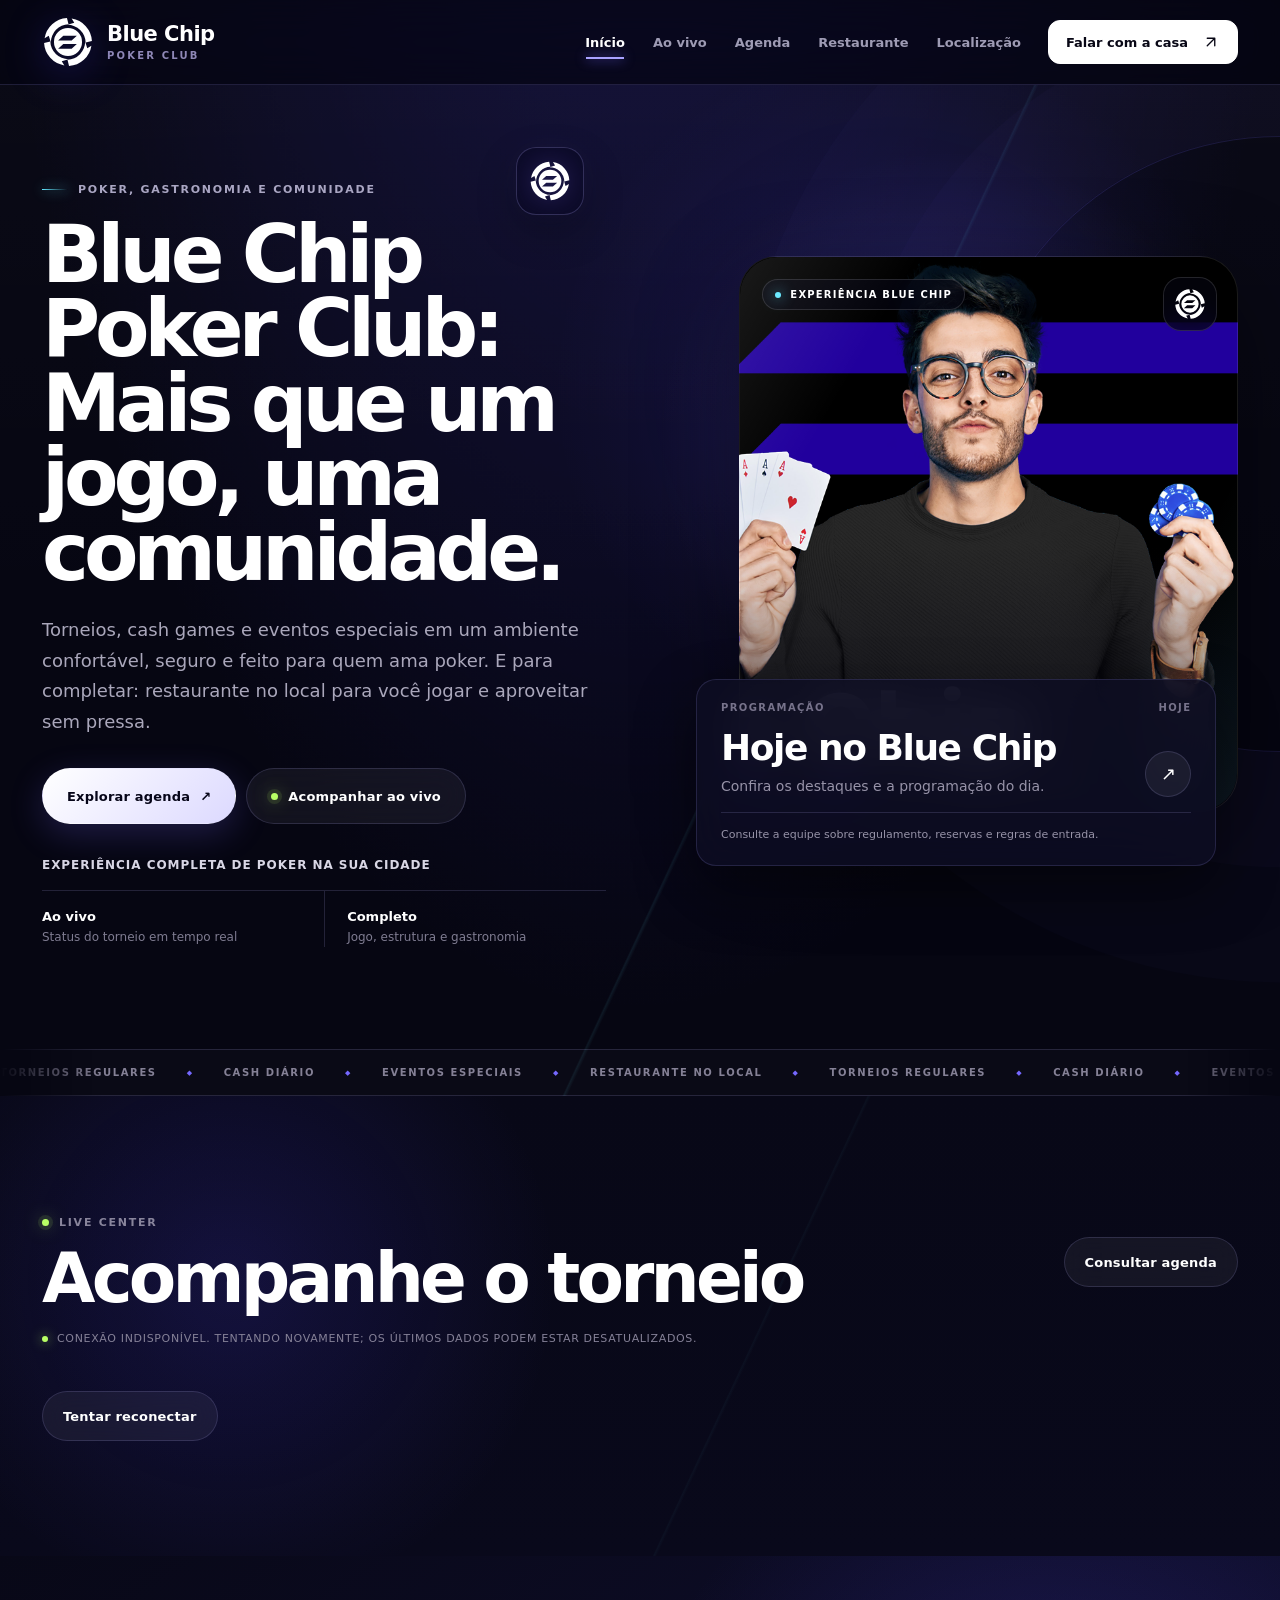
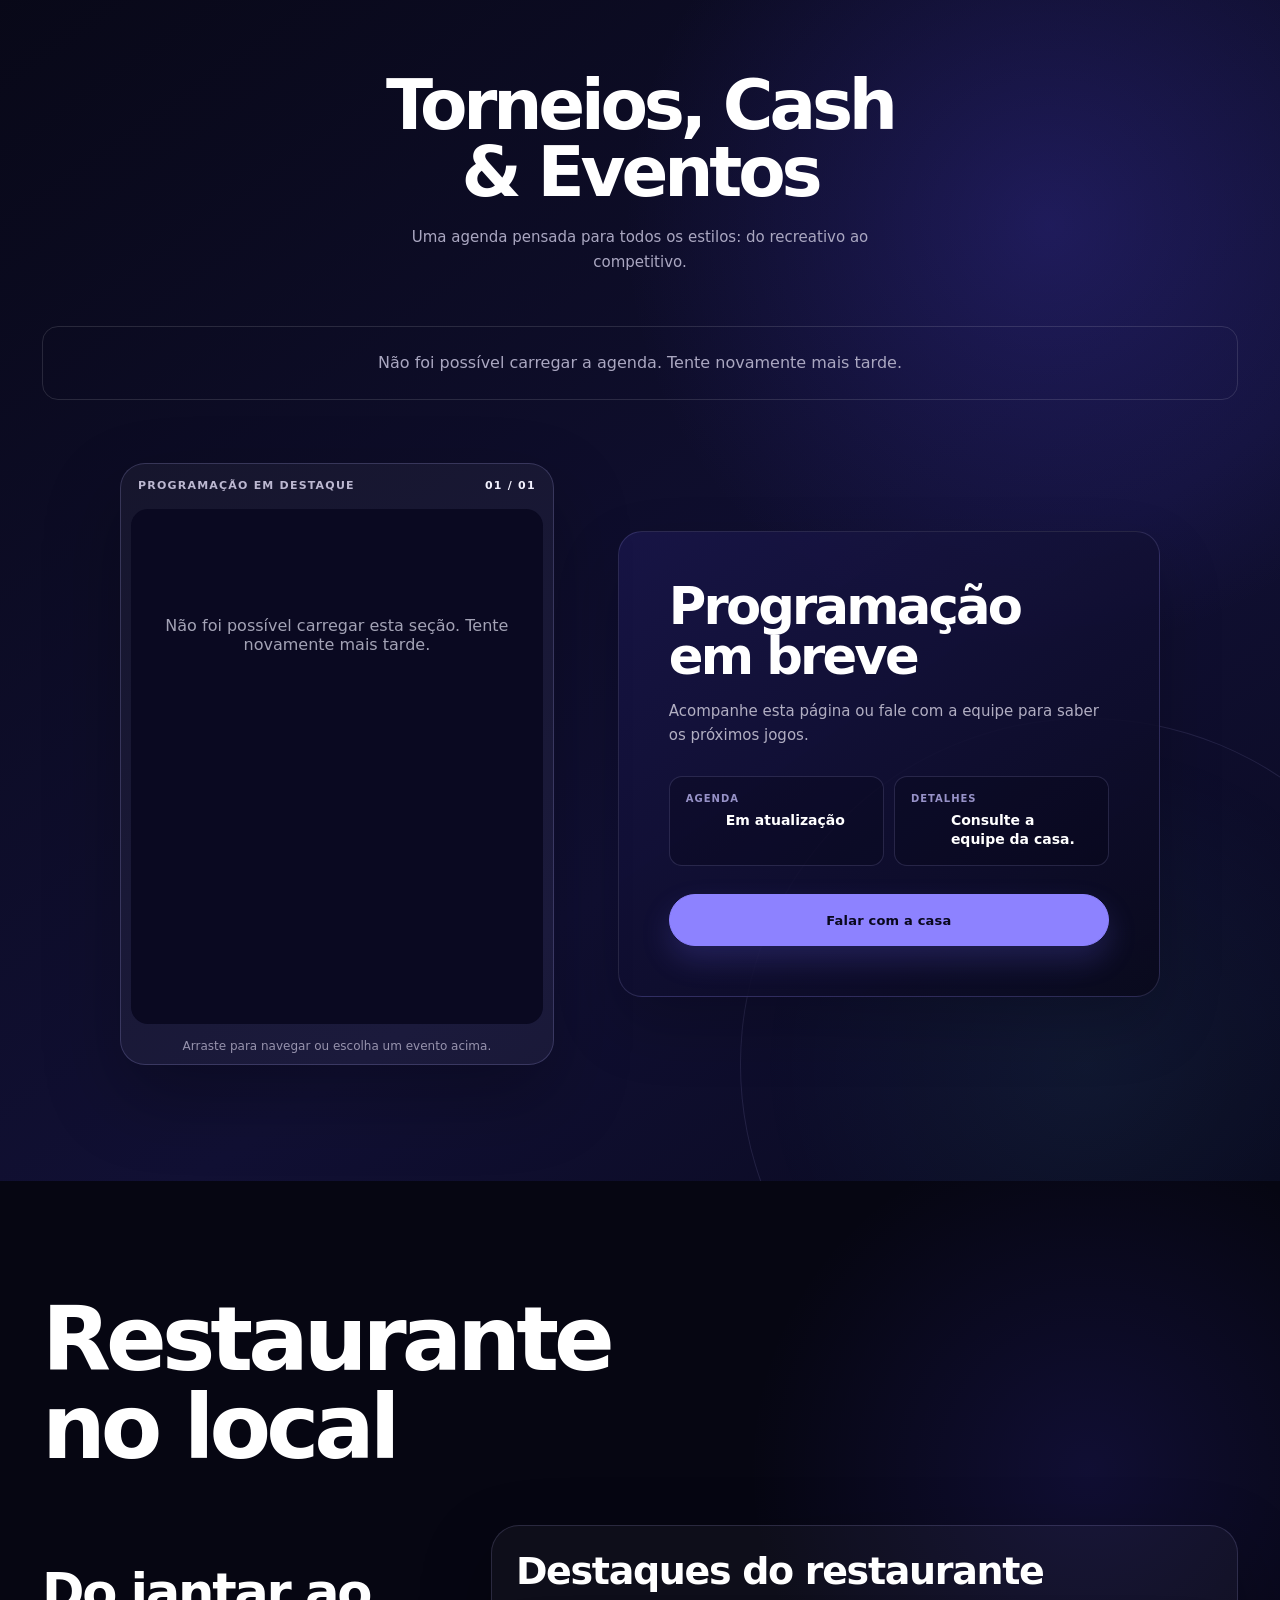
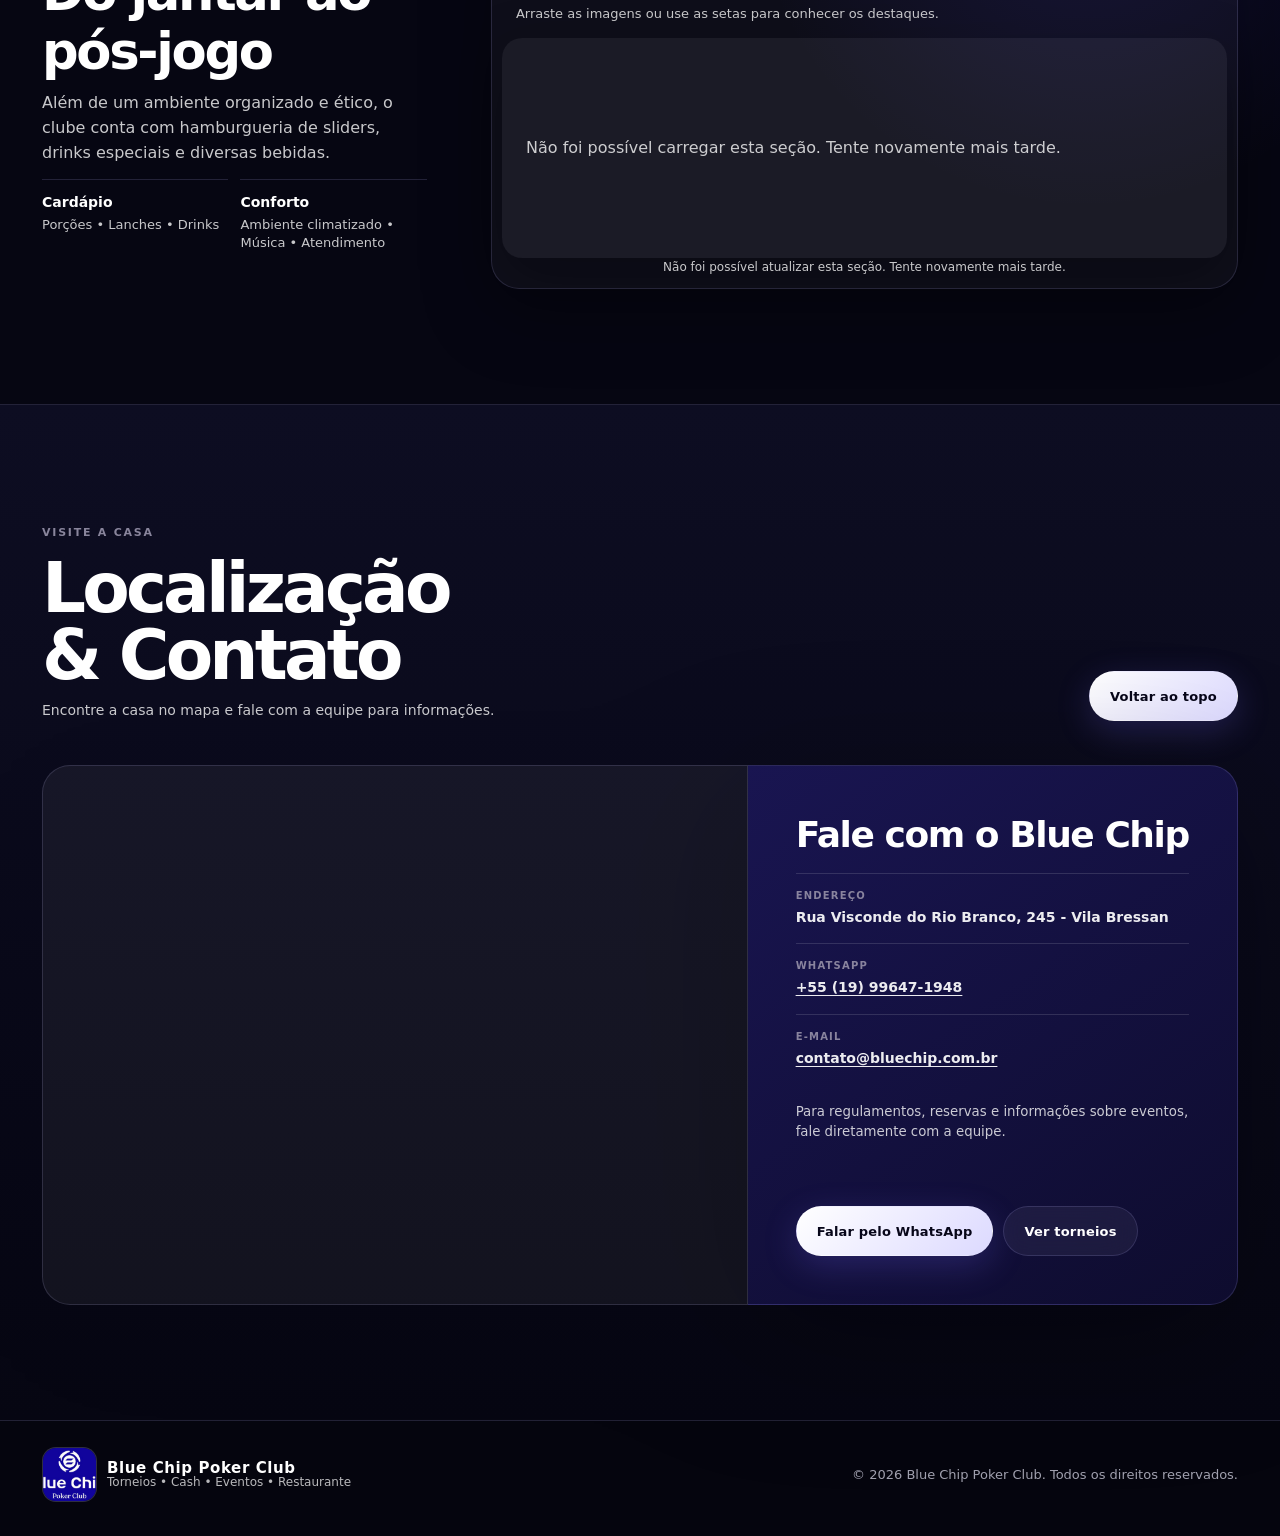
==== commit 4d8ff7ca: "Atualiza agenda e integra painel ao site" ====
--- a/index.html
+++ b/index.html
@@ -1,267 +1,230 @@
 <!doctype html>
 <html lang="pt-BR">
-
 <head>
-  <meta charset="utf-8" />
-  <meta name="viewport" content="width=device-width,initial-scale=1" />
+  <meta charset="utf-8">
+  <meta name="viewport" content="width=device-width,initial-scale=1">
+  <meta name="theme-color" content="#070627">
   <title>Blue Chip Poker Club</title>
-  <meta name="description"
-    content="Blue Chip Poker Club — torneios, cash games, eventos e restaurante. Experiência completa de poker na sua cidade." />
-  <script>
-    (function () {
-      var theme = localStorage.getItem("bluechip-theme") || "dark";
-      document.documentElement.setAttribute("data-theme", theme);
-    })();
-  </script>
+  <meta name="description" content="Blue Chip Poker Club — torneios, cash games, eventos e restaurante. Experiência completa de poker na sua cidade.">
+  <link rel="icon" href="image/LogoBlue.jpeg" type="image/jpeg">
   <link rel="stylesheet" href="css/style.css">
   <link rel="stylesheet" href="css/nav.css">
   <link rel="stylesheet" href="css/hero.css">
   <link rel="stylesheet" href="css/sections.css">
   <link rel="stylesheet" href="css/carousels.css">
   <link rel="stylesheet" href="css/responsive.css">
+  <link rel="stylesheet" href="css/tournament.css">
+  <link rel="stylesheet" href="css/experience.css">
 </head>
-
 <body>
-  <!-- NAVBAR -->
+  <a class="skip-link" href="#conteudo">Pular para o conteúdo</a>
+
   <header class="nav">
     <div class="container">
       <div class="nav-inner">
         <a class="brand" href="#inicio" aria-label="Blue Chip Poker Club">
-
-          <img src="image/LogoBlue.jpeg" alt="Blue Chip Poker Club" />
+          <img src="image/blue-chip-mark.svg" alt="" width="64" height="64">
           <div class="title">
-            <strong>Blue Chip</strong>
+            <strong id="brandName">Blue Chip</strong>
             <span>Poker Club</span>
           </div>
         </a>
-
-        <nav class="nav-links" id="navLinks">
-          <a href="#inicio">Início</a>
-          <a href="#programacao">Torneios & Cash</a>
+        <nav class="nav-links" id="navLinks" aria-label="Navegação principal">
+                        <a href="#inicio">Início</a>
+                        <a href="#torneio">Ao vivo</a>
+                        <a href="#programacao">Agenda</a>
           <a href="#restaurante">Restaurante</a>
           <a href="#localizacao">Localização</a>
+          <a class="nav-contact" data-whatsapp href="https://wa.me/5519996471948" target="_blank" rel="noopener">Falar com a casa<svg aria-hidden="true" viewBox="0 0 24 24"><path d="M7 17 17 7M7 7h10v10"/></svg></a>
         </nav>
-
         <div class="nav-cta">
-          <button class="theme-toggle" id="themeToggle" type="button" aria-label="Mudar para versão light"
-            aria-pressed="false">
-            <span class="theme-toggle__icon" aria-hidden="true">☀</span>
-            <span class="theme-toggle__text">Light</span>
-          </button>
-          <button class="hamburger" id="hamburger" aria-label="Abrir menu" aria-expanded="false">
-            <span></span>
-            <span></span>
-            <span></span>
+          <button class="hamburger" id="hamburger" type="button" aria-label="Abrir menu" aria-expanded="false" aria-controls="navLinks">
+            <span></span><span></span><span></span>
           </button>
         </div>
       </div>
     </div>
   </header>
 
-  <section class="hero" id="inicio">
-    <div class="container">
-      <div class="hero-grid">
-        <div>
-          <div class="kicker">
-            <span class="dot"></span>
-            <span id="heroKickerText">Experiência completa de poker na sua cidade</span>
-          </div>
-
-          <h1 id="heroTitle">
-            Jogue bem.<br>Sinta o clima.<br>Viva o Blue Chip.
-          </h1>
-
-          <p class="sub" id="heroSub">
-            Torneios, cash games e eventos especiais em um ambiente confortável, seguro e feito para quem ama poker.
-            E para completar: restaurante no local para você jogar e aproveitar sem pressa.
-          </p>
-
-          <div class="hero-actions">
-            <a class="btn btn-primary" href="#programacao">Ver programação</a>
-            <a class="btn" href="#localizacao">Como chegar</a>
-          </div>
-
-          <div class="pill-marquee" aria-label="Destaques do clube">
-            <div class="pill-marquee__track" id="heroPills">
-              <!-- será preenchido pelo JS -->
-            </div>
-          </div>
-        </div>
-
-        <aside class="hero-card" aria-label="Destaques">
+  <main id="conteudo">
+    <section class="hero" id="inicio">
+      <div class="container">
+        <div class="hero-grid">
+          <div class="hero-copy">
+            <div class="hero-brand-mark" aria-hidden="true"><img src="image/blue-chip-mark.svg" alt=""></div>
+            <div class="eyebrow"><span class="eyebrow__signal" aria-hidden="true"></span> Poker, gastronomia e comunidade</div>
+            <h1 id="heroTitle">Blue Chip Poker Club: Mais que um jogo, uma comunidade.</h1>
+            <p class="sub" id="heroDescription">Torneios, cash games e eventos especiais em um ambiente confortável, seguro e feito para quem ama poker. E para completar: restaurante no local para você jogar e aproveitar sem pressa.</p>
+            <div class="hero-actions">
+              <a class="btn btn-primary" href="#programacao">Explorar agenda <span aria-hidden="true">↗</span></a>
+              <a class="btn" href="#torneio"><span class="btn-live-dot" aria-hidden="true"></span>Acompanhar ao vivo</a>
+            </div>
+            <p class="hero-intro" id="kickerText">Experiência completa de poker na sua cidade</p>
+            <div class="hero-proof" aria-label="Diferenciais do clube">
+              <div><strong>Ao vivo</strong><span>Status do torneio em tempo real</span></div>
+              <div><strong>Completo</strong><span>Jogo, estrutura e gastronomia</span></div>
+            </div>
+          </div>
+
+          <aside class="hero-stage" aria-labelledby="todayTitle">
+            <div class="hero-stage__visual" role="img" aria-label="Jogador segurando cartas e fichas no Blue Chip Poker Club">
+              <div class="hero-stage__mark" aria-hidden="true"><img src="image/blue-chip-mark.svg" alt=""></div>
+              <div class="hero-stage__status"><span></span> Experiência Blue Chip</div>
+            </div>
+            <div class="hero-card">
+              <div class="hero-card__topline"><span>Programação</span><span>Hoje</span></div>
+              <div class="hero-card__content">
+                <div>
+                  <h2 id="todayTitle">Hoje no Blue Chip</h2>
+                  <p id="todayDescription">Confira os destaques e a programação do dia.</p>
+                </div>
+                <a class="hero-card__arrow" href="#programacao" aria-label="Ver programação de hoje">↗</a>
+              </div>
+              <p id="todayNote" class="today-note">Consulte a equipe sobre regulamento, reservas e regras de entrada.</p>
+            </div>
+          </aside>
+        </div>
+      </div>
+      <div class="hero-ticker" aria-label="Destaques do Blue Chip">
+        <div class="hero-ticker__track">
+          <span>Torneios regulares</span><i aria-hidden="true">◆</i><span>Cash diário</span><i aria-hidden="true">◆</i><span>Eventos especiais</span><i aria-hidden="true">◆</i><span>Restaurante no local</span><i aria-hidden="true">◆</i>
+          <span aria-hidden="true">Torneios regulares</span><i aria-hidden="true">◆</i><span aria-hidden="true">Cash diário</span><i aria-hidden="true">◆</i><span aria-hidden="true">Eventos especiais</span><i aria-hidden="true">◆</i><span aria-hidden="true">Restaurante no local</span><i aria-hidden="true">◆</i>
+        </div>
+      </div>
+    </section>
+
+    <section class="tournament-section" id="torneio" aria-labelledby="tournamentHeading">
+      <div class="container">
+        <div class="section-head">
+          <div><span class="section-kicker"><i aria-hidden="true"></i> Live center</span><h2 id="tournamentHeading">Acompanhe o torneio</h2></div>
+          <a class="btn" href="#programacao">Consultar agenda</a>
+        </div>
+        <p id="tournamentConnection" role="status">Conectando à organização…</p>
+        <div id="tournamentEmpty" class="tournament-empty"><h3>Nenhum torneio publicado no momento</h3><p>Confira a agenda para planejar sua próxima visita.</p></div>
+        <article id="tournamentBoard" class="tournament-board" hidden aria-labelledby="tournamentName">
+          <div class="tournament-main">
+            <div class="tournament-heading"><h3 id="tournamentName"></h3><span id="tournamentState" class="tournament-state"></span></div>
+            <div class="tournament-clock"><span id="tournamentClockLabel">Tempo restante no nível</span><strong id="tournamentClock" role="timer" aria-live="off">00:00</strong><span id="tournamentLevel"></span></div>
+            <p id="tournamentNotice"></p>
+          </div>
+          <div class="tournament-details">
+            <dl>
+              <div><dt>Blinds · small / big</dt><dd id="tournamentBlinds"></dd></div>
+              <div><dt>Ante</dt><dd id="tournamentAnte"></dd></div>
+              <div><dt>Jogadores / entradas</dt><dd id="tournamentPlayers"></dd></div>
+              <div><dt>Stack médio</dt><dd id="tournamentAverage"></dd></div>
+            </dl>
+            <p id="tournamentNote"></p>
+            <p id="tournamentUpdated"></p>
+          </div>
+        </article>
+        <button id="tournamentRetry" class="btn" type="button" hidden>Tentar reconectar</button>
+      </div>
+    </section>
+
+    <section class="schedule-section" id="programacao">
+      <div class="container schedule-layout">
+        <div class="schedule-board">
+          <div class="section-head">
+            <div>
+              <h2 id="scheduleTitle">Torneios, Cash &amp; Eventos</h2>
+              <p id="scheduleDescription">Uma agenda pensada para todos os estilos: do recreativo ao competitivo.</p>
+            </div>
+          </div>
+          <div class="schedule-list" id="scheduleList" aria-label="Resumo da agenda" aria-live="polite">
+            <p class="schedule-list__message">Carregando agenda…</p>
+          </div>
+        </div>
+        <div class="schedule-showcase">
+          <div class="flyer-carousel" data-autoplay="true" data-interval="4500" tabindex="0" role="region" aria-roledescription="carrossel" aria-label="Programação semanal">
+            <div class="flyer-carousel__chrome"><span>Programação em destaque</span><span class="carousel-position" aria-hidden="true">01 / 01</span></div>
+            <div class="flyer-carousel__viewport">
+              <div class="flyer-carousel__track"><p class="carousel-loading">Carregando programação…</p></div>
+            </div>
+            <button class="flyer-carousel__btn prev" type="button" aria-label="Flyer anterior"><svg aria-hidden="true" viewBox="0 0 24 24"><path d="m15 18-6-6 6-6"/></svg></button>
+            <button class="flyer-carousel__btn next" type="button" aria-label="Próximo flyer"><svg aria-hidden="true" viewBox="0 0 24 24"><path d="m9 18 6-6-6-6"/></svg></button>
+            <div class="flyer-carousel__dots" role="tablist" aria-label="Selecionar dia"></div>
+            <p class="carousel-status" aria-live="polite"></p>
+            <p class="schedule-carousel-help">Arraste para navegar ou escolha um evento acima.</p>
+          </div>
+          <aside class="schedule-feature" aria-live="polite" aria-labelledby="scheduleFeatureTitle">
+            <h3 id="scheduleFeatureTitle">Programação em destaque</h3>
+            <p id="scheduleFeatureDescription">Os detalhes de cada torneio e evento aparecem aqui.</p>
+            <dl class="schedule-feature__meta">
+              <div><dt>Agenda</dt><dd id="scheduleFeatureTag">Em atualização</dd></div>
+              <div><dt>Detalhes</dt><dd id="scheduleFeatureInfo">Consulte a equipe da casa.</dd></div>
+            </dl>
+            <a class="btn btn-primary schedule-feature__cta" data-whatsapp href="#localizacao">Falar com a casa</a>
+          </aside>
+        </div>
+      </div>
+    </section>
+
+    <section class="restaurant-section" id="restaurante">
+      <div class="container">
+        <div class="section-head"><div><h2 id="restaurantTitle">Restaurante no local</h2></div></div>
+        <div class="feature">
+          <div class="panel restaurant-copy">
+            <h3 id="restaurantHeading">Do jantar ao pós-jogo</h3>
+            <p id="restaurantDescription">Além de um ambiente organizado e ético, o clube conta com hamburgueria de sliders, drinks especiais e diversas bebidas.</p>
+            <div class="grid-2">
+              <div class="info"><strong>Cardápio</strong><span>Porções • Lanches • Drinks</span></div>
+              <div class="info"><strong>Conforto</strong><span>Ambiente climatizado • Música • Atendimento</span></div>
+            </div>
+          </div>
+          <div class="panel restaurant-gallery">
+            <h3>Destaques do restaurante</h3>
+            <p class="muted carousel-help">Arraste as imagens ou use as setas para conhecer os destaques.</p>
+            <div class="dish-carousel" data-autoplay="true" data-interval="4500" tabindex="0" role="region" aria-roledescription="carrossel" aria-label="Pratos principais">
+              <div class="dish-carousel__viewport">
+                <div class="dish-carousel__track"><p class="carousel-loading">Carregando destaques…</p></div>
+              </div>
+              <button class="dish-carousel__btn prev" type="button" aria-label="Imagem anterior"><svg aria-hidden="true" viewBox="0 0 24 24"><path d="m15 18-6-6 6-6"/></svg></button>
+              <button class="dish-carousel__btn next" type="button" aria-label="Próxima imagem"><svg aria-hidden="true" viewBox="0 0 24 24"><path d="m9 18 6-6-6-6"/></svg></button>
+              <div class="dish-carousel__dots" role="tablist" aria-label="Selecionar prato"></div>
+              <p class="carousel-status" aria-live="polite"></p>
+            </div>
+          </div>
+        </div>
+      </div>
+    </section>
+
+    <section class="contact-section" id="localizacao">
+      <div class="container">
+        <div class="section-head">
           <div>
-            <h3 id="todayTitle">Hoje no Blue Chip</h3>
-            <figure class="today-flyer" id="todayFlyer" hidden>
-              <img id="todayFlyerImage" src="" alt="" loading="lazy" />
-              <figcaption id="todayFlyerCaption"></figcaption>
-            </figure>
-            <p id="todayText">Deixe aqui os destaques do dia (você pode atualizar conforme a agenda).</p>
-
-            <div class="mini-grid" id="todayMiniGrid">
-              <!-- será preenchido pelo JS -->
-            </div>
-
-            <div class="divider"></div>
-
-          </div>
-
-          <a class="btn" href="https://wa.me/+5519996471948">Falar com a casa</a>
-        </aside>
-      </div>
-    </div>
-  </section>
-
-  <!-- TORNEIOS / CASH / EVENTOS -->
-  <section id="programacao">
-    <div class="container">
-      <div class="section-head">
-        <div>
-          <h2>Torneios, Cash & Eventos</h2>
-        </div>
-      </div>
-
-      <div class="flyer-carousel" data-autoplay="true" data-interval="4500" tabindex="0"
-        aria-label="Carrossel de programação semanal">
-        <div class="flyer-carousel__viewport">
-          <div class="flyer-carousel__track" id="flyerTrack">
-
-          </div>
-        </div>
-
-        <button class="flyer-carousel__btn prev" type="button" aria-label="Flyer anterior">‹</button>
-        <button class="flyer-carousel__btn next" type="button" aria-label="Próximo flyer">›</button>
-
-        <div class="flyer-carousel__dots" role="tablist" aria-label="Selecionar dia"></div>
-      </div>
-
-    </div>
-  </section>
-
-  <!-- RESTAURANTE -->
-  <section id="restaurante">
-    <div class="container">
-      <div class="section-head">
-        <div>
-          <h2>Restaurante no local</h2>
-        </div>
-      </div>
-
-      <div class="feature">
-        <div class="panel">
-          <h3>Do jantar ao pós-jogo</h3>
-          <p>
-            Além de um ambiente organizado e ético, o clube inclui uma hamburgueria de sliders, onde os jogadores podem
-            desfrutar de lanches preparados na hora, e um serviço de bebidas que inclui drinks especiais e diversas
-            opções de bebidas. Com isso, o Blue Chip cria um espaço acolhedor e sofisticado, combinando a emoção do
-            poker com o conforto de uma experiência gastronômica de qualidade, proporcionando aos jogadores um ambiente
-            exclusivo e confortável.
-          </p>
-
-          <div class="grid-2">
-            <div class="info">
-              <strong>Cardápio</strong>
-              <span>Porções • Lanches • Drinks</span>
-            </div>
-            <div class="info">
-              <strong>Conforto</strong>
-              <span>Ambiente climatizado • Música • Atendimento</span>
-            </div>
-          </div>
-        </div>
-
-        <div class="panel">
-          <h3>Destaques do restaurante</h3>
-          <p class="muted" style="margin-top:6px;">
-
-          </p>
-
-          <div class="dish-carousel" data-autoplay="true" data-interval="4500"
-            aria-label="Carrossel de pratos principais">
-            <div class="dish-carousel__viewport">
-              <div class="dish-carousel__track" id="dishTrack">
-                
-              </div>
-            </div>
-
-            <button class="dish-carousel__btn prev" type="button" aria-label="Imagem anterior">‹</button>
-            <button class="dish-carousel__btn next" type="button" aria-label="Próxima imagem">›</button>
-
-            <div class="dish-carousel__dots" role="tablist" aria-label="Selecionar prato"></div>
-          </div>
-        </div>
-      </div>
-    </div>
-  </section>
-
-  <!-- MAPA / LOCALIZAÇÃO / CONTATO -->
-  <section id="localizacao">
-    <div class="container">
-      <div class="section-head">
-        <div>
-          <h2>Localização & Contato</h2>
-          <p>
-            Encontre a casa no mapa e fale com a equipe para informações.
-          </p>
-        </div>
-
-      </div>
-
-      <div class="contact-grid">
-        <div class="map-wrap" aria-label="Mapa">
-          <iframe
-            src="https://www.google.com/maps/embed?pb=!1m18!1m12!1m3!1d4862.315121766287!2d-47.385083488125915!3d-22.354449179562828!2m3!1f0!2f0!3f0!3m2!1i1024!2i768!4f13.1!3m3!1m2!1s0x94c8773ada623345%3A0xe51b41b5e2ed62c!2sRua%20Visconde%20do%20Rio%20Branco%2C%20245%20-%20Vila%20Bressan%2C%20Araras%20-%20SP%2C%2013600-080!5e1!3m2!1spt-BR!2sbr!4v1769180043857!5m2!1spt-BR!2sbr"
-            width="600" height="450" style="border:0;" allowfullscreen="" loading="lazy"
-            referrerpolicy="no-referrer-when-downgrade"></iframe>
-        </div>
-
-        <div class="contact">
-          <h3>Fale com o Blue Chip</h3>
-
-          <div class="row">
-            <div>
-              <div class="label">Endereço</div>
-              <div class="value">Rua Visconde do Rio Branco, 245 - Vila Bressan</div>
-            </div>
-          </div>
-
-          <div class="row">
-            <div>
-              <div class="label">WhatsApp</div>
-              <div class="value">
-                <a href="https://wa.me/+5519996471948" target="_blank" rel="noopener">(19) 996471948</a>
-              </div>
-            </div>
-          </div>
-
-          <div class="row">
-            <div>
-              <div class="label">E-mail</div>
-              <div class="value"><a href="mailto:contato@bluechip.com.br">contato@bluechip.com.br</a></div>
-            </div>
-          </div>
-
-          <small>
-            Dica: você pode incluir aqui links do Instagram, regras da casa e regulamento dos torneios.
-          </small>
-
-          <div style="display:flex; gap:10px; flex-wrap:wrap;">
-            <a class="btn btn-primary" href="https://wa.me/+5519996471948" target="_blank" rel="noopener">Tenho
-              interesse</a>
-          </div>
-        </div>
-      </div>
-    </div>
-  </section>
+            <span class="section-kicker">Visite a casa</span>
+            <h2 id="contactTitle">Localização &amp; Contato</h2>
+            <p id="contactDescription">Encontre a casa no mapa e fale com a equipe para informações.</p>
+          </div>
+          <a class="btn btn-primary" href="#inicio">Voltar ao topo</a>
+        </div>
+        <div class="contact-grid">
+          <div class="map-wrap">
+            <iframe id="mapFrame" title="Mapa com a localização do Blue Chip Poker Club" src="https://www.google.com/maps?q=Rua%20Visconde%20do%20Rio%20Branco%20245%20Araras%20SP&amp;output=embed" width="600" height="450" allowfullscreen loading="lazy" referrerpolicy="no-referrer-when-downgrade"></iframe>
+          </div>
+          <div class="contact">
+            <h3>Fale com o Blue Chip</h3>
+            <div class="row"><div><div class="label">Endereço</div><div class="value" id="contactAddress">Rua Visconde do Rio Branco, 245 - Vila Bressan</div></div></div>
+            <div class="row"><div><div class="label">WhatsApp</div><div class="value"><a id="contactWhatsapp" data-whatsapp href="https://wa.me/5519996471948" target="_blank" rel="noopener">+55 (19) 99647-1948</a></div></div></div>
+            <div class="row"><div><div class="label">E-mail</div><div class="value"><a id="contactEmail" href="mailto:contato@bluechip.com.br">contato@bluechip.com.br</a></div></div></div>
+            <small>Para regulamentos, reservas e informações sobre eventos, fale diretamente com a equipe.</small>
+            <div class="contact-actions">
+              <a class="btn btn-primary" data-whatsapp href="https://wa.me/5519996471948" target="_blank" rel="noopener">Falar pelo WhatsApp</a>
+              <a class="btn" href="#programacao">Ver torneios</a>
+            </div>
+          </div>
+        </div>
+      </div>
+    </section>
+  </main>
 
   <footer>
     <div class="container">
       <div class="footer-inner">
-        <div class="brand" style="gap:10px;">
-          <img src="image/LogoBlue.jpeg" alt="Blue Chip Poker Club" />
-          <div class="title">
-            <strong>Blue Chip Poker Club</strong>
-            <span class="muted">Torneios • Cash • Eventos • Restaurante</span>
-          </div>
+        <div class="brand footer-brand">
+          <img src="image/LogoBlue.jpeg" alt="">
+          <div class="title"><strong>Blue Chip Poker Club</strong><span class="muted">Torneios • Cash • Eventos • Restaurante</span></div>
         </div>
         <div class="muted">© <span id="year"></span> Blue Chip Poker Club. Todos os direitos reservados.</div>
       </div>
@@ -269,10 +232,10 @@
   </footer>
 
   <script src="js/year.js"></script>
-  <script src="js/theme.js"></script>
   <script src="js/nav.js"></script>
-  <script src="js/content.js"></script>
   <script src="js/carousel.js"></script>
+  <script src="js/public.js"></script>
+  <script src="js/tournament.js"></script>
+  <script src="js/experience.js"></script>
 </body>
-
 </html>
--- a/css/style.css
+++ b/css/style.css
@@ -7,8 +7,12 @@
   --blue-200:#9f9ad6;  /* destaque suave */
   --white:#ffffff;
   --ink:#0b0b14;
+  --surface:#070627;
+  --surface-raised:#100d43;
+  --text-muted:rgba(255,255,255,.78);
+  --focus:#c8c5ff;
 
-  --radius: 18px;
+  --radius: 16px;
   --shadow: 0 14px 40px rgba(0,0,0,.22);
   --shadow-soft: 0 10px 26px rgba(0,0,0,.16);
 
@@ -31,10 +35,32 @@
     radial-gradient(900px 600px at 85% 15%, rgba(77,69,159,.20), transparent 55%),
     linear-gradient(180deg, var(--blue-900), #070627 55%, #05051b);
   overflow-x:hidden;
+  min-width: 320px;
+  text-rendering: optimizeLegibility;
 }
 
 a{ color:inherit; text-decoration:none; }
 img{ max-width: 100%; height: auto; display:block; }
+button, input, textarea{ font: inherit; }
+::selection{ background: var(--blue-200); color: var(--surface); }
+*{ scrollbar-color: var(--blue-600) var(--surface); scrollbar-width: thin; }
+*::-webkit-scrollbar{ width:10px; height:10px; }
+*::-webkit-scrollbar-track{ background:var(--surface); }
+*::-webkit-scrollbar-thumb{ background:var(--blue-600); border:2px solid var(--surface); border-radius:999px; }
+:focus-visible{ outline:3px solid var(--focus); outline-offset:3px; }
+.skip-link{
+  position:fixed;
+  top:12px;
+  left:-9999px;
+  z-index:100;
+  padding:10px 14px;
+  border-radius:10px;
+  background:var(--white);
+  color:var(--blue-900);
+  font-weight:800;
+  transform:none;
+}
+.skip-link:focus{ left:12px; }
 
 .container{
   max-width: var(--maxw);
@@ -56,7 +82,8 @@
   font-size: 14px;
   letter-spacing: .2px;
   cursor:pointer;
-  transition: transform .08s ease, background .2s ease, border-color .2s ease;
+  min-height:44px;
+  transition: transform .16s ease-out, background .2s ease-out, border-color .2s ease-out;
   user-select:none;
   white-space:nowrap;
 }
@@ -65,6 +92,7 @@
   border-color: rgba(159,154,214,.35);
 }
 .btn:active{ transform: translateY(1px); }
+.btn:focus-visible{ outline-color:var(--white); }
 
 .btn-primary{
   background: var(--white);
@@ -81,37 +109,4 @@
   background: rgba(159,154,214,.18);
   margin: 12px 0;
 }
-.muted{ color: rgba(255,255,255,.72); font-size: 13px; }
-
-html[data-theme="light"] body{
-  color: var(--ink);
-  background:
-    radial-gradient(1000px 620px at 12% 0%, rgba(159,154,214,.24), transparent 58%),
-    radial-gradient(820px 540px at 88% 12%, rgba(77,69,159,.13), transparent 55%),
-    linear-gradient(180deg, #ffffff, #f6f7fb 52%, #edf0f7);
-}
-
-html[data-theme="light"] .btn{
-  background: rgba(255,255,255,.72);
-  border-color: rgba(11,3,127,.16);
-  color: var(--blue-900);
-}
-html[data-theme="light"] .btn:hover{
-  background: rgba(17,4,164,.08);
-  border-color: rgba(11,3,127,.24);
-}
-html[data-theme="light"] .btn-primary{
-  background: var(--blue-800);
-  color: var(--white);
-  border-color: var(--blue-800);
-}
-html[data-theme="light"] .btn-primary:hover{
-  background: var(--blue-900);
-  border-color: var(--blue-900);
-}
-html[data-theme="light"] .divider{
-  background: rgba(11,3,127,.12);
-}
-html[data-theme="light"] .muted{
-  color: rgba(11,11,20,.62);
-}
+.muted{ color: var(--text-muted); font-size: 13px; }
--- a/css/nav.css
+++ b/css/nav.css
@@ -3,7 +3,7 @@
   position: sticky;
   top: 0;
   z-index: 50;
-  background: linear-gradient(180deg, var(--blue-900), #070627 55%, #05051b);
+  background: rgba(7,6,39,.96);
   border-bottom: 1px solid rgba(159,154,214,.18);
 }
 .nav-inner{
@@ -26,6 +26,7 @@
   border-radius: 10px;
   background: rgba(255,255,255,.06);
   border: 1px solid rgba(159,154,214,.20);
+  object-fit:cover;
 }
 .brand .title{ line-height: 1.05; }
 .brand .title strong{
@@ -50,43 +51,31 @@
   padding: 10px 10px;
   border-radius: 12px;
   transition: .2s ease;
+  position:relative;
 }
 .nav-links a:hover{
   background: rgba(159,154,214,.14);
   color: var(--white);
 }
+.nav-links a::after{
+  content:"";
+  position:absolute;
+  left:10px;
+  right:10px;
+  bottom:4px;
+  height:1px;
+  background:var(--blue-200);
+  transform:scaleX(0);
+  transform-origin:left;
+  transition:transform .2s ease-out;
+}
+.nav-links a:hover::after,
+.nav-links a:focus-visible::after{ transform:scaleX(1); }
 
 .nav-cta{
   display:flex;
   align-items:center;
   gap: 10px;
-}
-
-.theme-toggle{
-  display:inline-flex;
-  align-items:center;
-  justify-content:center;
-  gap: 8px;
-  min-height: 44px;
-  padding: 0 12px;
-  border-radius: 14px;
-  border: 1px solid rgba(159,154,214,.24);
-  background: rgba(255,255,255,.06);
-  color: rgba(255,255,255,.90);
-  font-weight: 800;
-  font-size: 13px;
-  cursor: pointer;
-  transition: background .2s ease, border-color .2s ease, color .2s ease;
-}
-.theme-toggle:hover{
-  background: rgba(159,154,214,.14);
-  border-color: rgba(159,154,214,.35);
-}
-.theme-toggle__icon{
-  width: 18px;
-  text-align: center;
-  font-size: 16px;
-  line-height: 1;
 }
 
 .hamburger{
@@ -97,6 +86,8 @@
   border: 1px solid rgba(159,154,214,.24);
   background: rgba(255,255,255,.06);
   cursor:pointer;
+  padding:8px;
+  color:var(--white);
 }
 .hamburger span{
   display:block;
@@ -106,29 +97,52 @@
   margin: 6px auto;
   border-radius: 2px;
 }
+.hamburger.active span:nth-child(1){ transform:translateY(8px) rotate(45deg); }
+.hamburger.active span:nth-child(2){ opacity:0; }
+.hamburger.active span:nth-child(3){ transform:translateY(-8px) rotate(-45deg); }
+.hamburger span{ transition:transform .2s ease-out, opacity .2s ease-out; }
 
-html[data-theme="light"] .nav{
-  background: linear-gradient(180deg, #ffffff, #f4f6fb);
-  border-bottom-color: rgba(11,3,127,.14);
+/* Identidade horizontal e navegação da página pública. */
+.nav{ background:#070627; border-bottom-color:rgba(159,154,214,.25); }
+.nav ~ main section{ scroll-margin-top:120px; }
+.nav-inner{ min-height:104px; padding:18px 0; gap:32px; }
+.nav .brand{ min-width:0; flex-shrink:0; gap:15px; }
+.nav .brand img{ width:64px; height:64px; object-fit:contain; border:0; border-radius:0; background:transparent; }
+.nav .brand .title strong{ font-size:27px; font-weight:750; letter-spacing:-.035em; line-height:1.12; max-width:230px; overflow-wrap:anywhere; }
+.nav .brand .title span{ margin-top:7px; font-size:10px; font-weight:650; text-transform:uppercase; letter-spacing:.25em; color:#c8c5e6; }
+.nav-links{ margin-left:auto; gap:6px; }
+.nav-links a{ padding:13px 14px; border-radius:8px; font-weight:600; color:#cfccdf; white-space:nowrap; }
+.nav-links a[aria-current="location"]{ color:#fff; }
+.nav-links a[aria-current="location"]::after{ transform:scaleX(1); }
+.nav-links a::after{ left:14px; right:14px; bottom:5px; background:#a9a2ff; }
+.nav-links .nav-contact{ display:inline-flex; align-items:center; justify-content:center; gap:14px; margin-left:18px; padding:14px 18px; border-radius:12px; background:var(--blue-700); color:#fff; }
+.nav-links .nav-contact:hover{ background:#3022df; }
+.nav-links .nav-contact::after{ display:none; }
+.nav-contact svg{ width:18px; height:18px; fill:none; stroke:currentColor; stroke-width:1.8; stroke-linecap:round; stroke-linejoin:round; }
+.nav-cta:has(.hamburger){ display:none; }
+@media (max-width:980px){
+  .nav-inner{ min-height:88px; padding:14px 0; gap:16px; }
+  .nav .brand img{ width:56px; height:56px; }
+  .nav .brand .title strong{ font-size:25px; }
+  .nav .brand{ flex-shrink:1; }
+  .nav .brand .title{ min-width:0; }
+  .nav .brand img,.nav-cta{ flex-shrink:0; }
+  .nav ~ main section{ scroll-margin-top:100px; }
+  .nav-cta:has(.hamburger){ display:flex; }
+  .nav .nav-links{ top:calc(100% + 8px); margin:0; padding:14px; background:#100d43; border:1px solid rgba(159,154,214,.25); }
+  .nav-links a{ min-height:48px; padding:14px 16px; }
+  .nav .nav-links .nav-contact{ width:100%; margin:10px 0 0; }
+  .nav-links a::after{ right:auto; width:24px; left:16px; }
+  .hamburger{ width:48px; height:48px; border-radius:12px; padding:8px; }
+  .hamburger:hover{ background:rgba(159,154,214,.18); }
 }
-html[data-theme="light"] .brand img{
-  background: rgba(11,3,127,.04);
-  border-color: rgba(11,3,127,.14);
+@media (max-width:520px){
+  .nav-inner{ min-height:80px; padding:12px 0; }
+  .nav .brand{ gap:12px; }
+  .nav .brand img{ width:50px; height:50px; }
+  .nav .brand .title strong{ font-size:23px; max-width:185px; }
+  .nav .brand .title span{ font-size:9px; margin-top:5px; }
 }
-html[data-theme="light"] .brand .title span,
-html[data-theme="light"] .nav-links a{
-  color: rgba(11,11,20,.68);
+@media (prefers-reduced-motion:reduce){
+  .nav-links a,.nav-links a::after,.hamburger span{ transition:none; }
 }
-html[data-theme="light"] .nav-links a:hover{
-  background: rgba(17,4,164,.08);
-  color: var(--blue-900);
-}
-html[data-theme="light"] .theme-toggle,
-html[data-theme="light"] .hamburger{
-  background: rgba(17,4,164,.06);
-  border-color: rgba(11,3,127,.16);
-  color: var(--blue-900);
-}
-html[data-theme="light"] .hamburger span{
-  background: rgba(11,3,127,.82);
-}
--- a/css/hero.css
+++ b/css/hero.css
@@ -10,61 +10,53 @@
   content:"";
   display:block;
   width: 100%;
-  aspect-ratio: var(--hero-aspect);
+  height:min(52vw,680px);
   background-image:
-    linear-gradient(180deg, rgba(5,5,27,.15) 0%, rgba(5,5,27,.85) 100%),
+    linear-gradient(180deg, rgba(5,5,27,.02) 55%, rgba(5,5,27,.72) 100%),
     var(--hero-bg);
-  background-size: cover, contain;
+  background-size: cover, cover;
   background-repeat: no-repeat, no-repeat;
   background-position: center, center;
   border-bottom: 1px solid rgba(159,154,214,.18);
 }
 
 /* espaçamento entre banner e conteúdo */
-.hero .container{ padding-top: 22px; }
+.hero .container{ padding-top:clamp(36px,4vw,56px); padding-bottom:clamp(44px,6vw,74px); }
 
 .hero-grid{
   display:grid;
-  grid-template-columns: 1.15fr .85fr;
-  gap: 26px;
-  align-items: stretch;
+  grid-template-columns: minmax(0,1.35fr) minmax(280px,.65fr);
+  gap: clamp(28px,5vw,70px);
+  align-items: start;
 }
 .hero-grid > *{ min-width: 0; }
 
-.kicker{
-  display:inline-flex;
-  gap:10px;
-  align-items:center;
-  padding: 10px 12px;
-  border-radius: 999px;
-  border: 1px solid rgba(159,154,214,.22);
-  background: rgba(255,255,255,.06);
-  color: rgba(255,255,255,.88);
-  font-weight: 700;
-  font-size: 13px;
-  letter-spacing: .25px;
-  width: fit-content;
-}
-.dot{
-  width: 9px;
-  height: 9px;
-  border-radius: 50%;
-  background: var(--blue-200);
-  box-shadow: 0 0 0 4px rgba(159,154,214,.18);
+.hero-intro{
+  width:fit-content;
+  margin:28px 0 0;
+  padding-top:14px;
+  border-top:1px solid rgba(159,154,214,.38);
+  color:rgba(255,255,255,.82);
+  font-size:14px;
+  font-weight:750;
 }
 
 h1{
-  margin: 14px 0 12px;
-  font-size: clamp(34px, 4.2vw, 54px);
-  line-height: 1.02;
-  letter-spacing: -0.8px;
+  margin: 0 0 14px;
+  max-width:18ch;
+  font-family:Georgia, "Times New Roman", serif;
+  font-size: clamp(46px, 5.2vw, 74px);
+  line-height: .96;
+  letter-spacing: -.025em;
+  text-wrap:balance;
 }
+#heroTitle{ white-space: pre-line; }
 .sub{
   color: rgba(255,255,255,.82);
-  font-size: 16px;
-  line-height: 1.55;
-  margin: 0 0 18px;
-  max-width: 58ch;
+  font-size:17px;
+  line-height:1.6;
+  margin:20px 0 22px;
+  max-width:62ch;
 }
 
 .hero-actions{
@@ -77,19 +69,20 @@
 /* Card "Hoje no Blue Chip" */
 .hero-card{
   border-radius: var(--radius);
-  background: rgba(255,255,255,.06);
-  border: 1px solid rgba(159,154,214,.22);
-  box-shadow: var(--shadow-soft);
-  padding: 18px;
+  background:var(--blue-800);
+  box-shadow:0 24px 60px rgba(0,0,0,.28);
+  padding:clamp(22px,3vw,32px);
   display:flex;
   flex-direction:column;
   justify-content:space-between;
   gap: 16px;
 }
-.hero-card h3{
+.hero-card h2{
   margin: 0;
-  font-size: 16px;
-  letter-spacing: .2px;
+  font-family:Georgia, "Times New Roman", serif;
+  font-size:clamp(27px,3vw,36px);
+  line-height:1.1;
+  letter-spacing:-.02em;
 }
 .hero-card p{
   margin: 8px 0 0;
@@ -97,37 +90,16 @@
   font-size: 14px;
   line-height: 1.5;
 }
-.today-flyer{
-  margin: 10px 0 0;
-  overflow: hidden;
-  border-radius: 14px;
-  border: 1px solid rgba(159,154,214,.22);
-  background: rgba(255,255,255,.05);
-}
-.today-flyer img{
-  display: block;
-  width: 100%;
-  max-height: 320px;
-  object-fit: contain;
-  background: rgba(5,5,27,.35);
-}
-.today-flyer figcaption{
-  padding: 9px 10px;
-  color: rgba(255,255,255,.84);
-  font-size: 12px;
-  line-height: 1.35;
-}
+.today-note{ margin:0; color:var(--text-muted); font-size:13px; line-height:1.55; }
 .mini-grid{
   display:grid;
   grid-template-columns: 1fr 1fr;
-  gap: 12px;
-  margin-top: 10px;
+  gap:24px;
+  margin-top:24px;
 }
 .mini{
-  padding: 12px;
-  border-radius: 14px;
-  background: rgba(17,4,164,.25);
-  border: 1px solid rgba(159,154,214,.22);
+  padding:14px 0 0;
+  border-top:1px solid rgba(255,255,255,.3);
 }
 .mini strong{ display:block; font-size: 14px; }
 .mini span{
@@ -150,42 +122,10 @@
 }
 
 /* Desktop: mostra normal */
-.pill-marquee{ margin-top: 18px; }
+.pill-marquee{ margin-top:28px; }
 .pill-marquee__track{
   display:flex;
   flex-wrap:wrap;
   gap: 10px;
 }
-
-html[data-theme="light"] .hero::before{
-  background-image:
-    linear-gradient(180deg, rgba(255,255,255,.03) 0%, rgba(246,247,251,.82) 100%),
-    var(--hero-bg);
-}
-html[data-theme="light"] .kicker{
-  background: rgba(255,255,255,.72);
-  border-color: rgba(11,3,127,.14);
-  color: rgba(11,11,20,.76);
-}
-html[data-theme="light"] .sub,
-html[data-theme="light"] .hero-card p,
-html[data-theme="light"] .mini span,
-html[data-theme="light"] .today-flyer figcaption{
-  color: rgba(11,11,20,.66);
-}
-html[data-theme="light"] .hero-card,
-html[data-theme="light"] .pill,
-html[data-theme="light"] .today-flyer{
-  background: rgba(255,255,255,.72);
-  border-color: rgba(11,3,127,.14);
-}
-html[data-theme="light"] .mini{
-  background: rgba(17,4,164,.07);
-  border-color: rgba(11,3,127,.12);
-}
-html[data-theme="light"] .today-flyer img{
-  background: rgba(11,3,127,.05);
-}
-html[data-theme="light"] .pill{
-  color: rgba(11,11,20,.70);
-}
+.pill[aria-hidden="true"]{ display:none; }
--- a/css/sections.css
+++ b/css/sections.css
@@ -1,5 +1,5 @@
 /* SECTIONS */
-section{ padding: 62px 0; }
+section{ padding: clamp(54px, 7vw, 88px) 0; scroll-margin-top:80px; }
 
 .section-head{
   display:flex;
@@ -10,11 +10,77 @@
 }
 .section-head h2{
   margin:0;
-  font-size: 28px;
-  letter-spacing: -.3px;
-}
+  font-family:Georgia, "Times New Roman", serif;
+  font-size:clamp(36px,5vw,64px);
+  line-height:1.05;
+  letter-spacing:-.02em;
+  text-wrap:balance;
+}
+
+/* PROGRAMAÇÃO */
+.schedule-section{
+  background:var(--blue-800);
+  color:var(--white);
+}
+.schedule-layout{
+  display:grid;
+  grid-template-columns:minmax(330px,.88fr) minmax(0,1.12fr);
+  gap:clamp(22px,3.5vw,48px);
+  align-items:stretch;
+}
+.schedule-board{
+  display:flex;
+  flex-direction:column;
+  border-radius:var(--radius);
+  background:#f7f7fb;
+  color:var(--surface);
+  box-shadow:0 28px 72px rgba(5,5,27,.3);
+  overflow:hidden;
+}
+.schedule-section .section-head{
+  align-items:flex-start;
+  flex-direction:column;
+  margin:0;
+  padding:clamp(24px,3.5vw,38px);
+}
+.schedule-section .section-head h2{ color:var(--surface); font-size:clamp(38px,4.5vw,58px); max-width:11ch; }
+.schedule-section .section-head p{ color:#4d4c68; max-width:42ch; font-size:15px; }
+.schedule-section .section-head .btn{ margin-top:22px; background:var(--blue-700); border-color:var(--blue-700); color:var(--white); }
+.schedule-section .section-head .btn:hover{ background:var(--blue-600); border-color:var(--blue-600); }
+.schedule-list{ border-top:1px solid #dedeea; }
+.schedule-list__message{ margin:0; padding:24px clamp(24px,3.5vw,38px); color:#56546d; line-height:1.5; }
+.schedule-item{
+  appearance:none;
+  width:100%;
+  display:grid;
+  grid-template-columns:minmax(72px,.26fr) minmax(0,1fr) auto;
+  align-items:center;
+  gap:16px;
+  padding:18px clamp(24px,3.5vw,38px);
+  border:0;
+  border-bottom:1px solid #dedeea;
+  background:transparent;
+  color:var(--surface);
+  text-align:left;
+  cursor:pointer;
+  transition:background .24s cubic-bezier(.22,1,.36,1),color .24s cubic-bezier(.22,1,.36,1);
+}
+.schedule-item:last-child{ border-bottom:0; }
+.schedule-item:hover{ background:#ececf8; }
+.schedule-item.is-active{ background:var(--blue-700); color:var(--white); }
+.schedule-item__day{ font-size:12px; font-weight:850; letter-spacing:.08em; text-transform:uppercase; }
+.schedule-item__content{ display:block; min-width:0; }
+.schedule-item__content strong{ display:block; font-size:16px; line-height:1.2; }
+.schedule-item__content>span{ display:block; margin-top:5px; color:#56546d; font-size:13px; line-height:1.35; }
+.schedule-item.is-active .schedule-item__content>span{ color:rgba(255,255,255,.8); }
+.schedule-item__action{ color:var(--blue-700); font-size:12px; font-weight:800; white-space:nowrap; }
+.schedule-item.is-active .schedule-item__action{ color:var(--white); }
+.schedule-section .flyer-carousel{ margin:0; align-self:center; width:100%; }
+.schedule-section .flyer-carousel__viewport{ box-shadow:0 30px 80px rgba(5,5,27,.34); }
+.schedule-section .flyer-carousel__slide img{ height:520px; }
+.schedule-section .flyer-carousel__slide .carousel-placeholder{ min-height:520px; background:linear-gradient(145deg,#070627,var(--blue-900)); }
 .section-head p{
-  margin:0;
+  margin:10px 0 0;
   color: rgba(255,255,255,.78);
   max-width: 65ch;
   line-height:1.5;
@@ -78,21 +144,36 @@
 }
 
 /* RESTAURANTE */
+.restaurant-section{ background:#05051b; }
+.restaurant-section .section-head{ margin-bottom:clamp(30px,5vw,54px); }
+.restaurant-section .section-head h2{ max-width:11ch; font-size:clamp(48px,7vw,82px); }
 .feature{
   display:grid;
-  grid-template-columns: 1.05fr .95fr;
-  gap: 16px;
-  align-items: stretch;
+  grid-template-columns:minmax(260px,.72fr) minmax(0,1.28fr);
+  gap:clamp(26px,5vw,70px);
+  align-items:stretch;
 }
 .panel{
   border-radius: var(--radius);
   background: linear-gradient(180deg, rgba(255,255,255,.06), rgba(255,255,255,.04));
-  border: 1px solid rgba(159,154,214,.18);
   box-shadow: var(--shadow-soft);
-  padding: 18px;
-}
-.panel h3{ margin:0 0 10px; }
+  padding: clamp(18px, 3vw, 28px);
+}
+.panel h3{ margin:0 0 10px; font-size:clamp(20px, 2.5vw, 27px); line-height:1.15; }
 .panel p{ margin:0; color: rgba(255,255,255,.78); line-height:1.55; }
+.carousel-help{ margin-top:6px!important; }
+.restaurant-copy{
+  align-self:center;
+  padding:0;
+  background:transparent;
+  box-shadow:none;
+}
+.restaurant-copy h3{ max-width:10ch; font-family:Georgia,"Times New Roman",serif; font-size:clamp(34px,4vw,52px); letter-spacing:-.02em; }
+.restaurant-copy>p{ max-width:46ch; font-size:16px; }
+.restaurant-gallery{ padding:clamp(18px,3vw,28px); background:var(--surface-raised); box-shadow:0 26px 70px rgba(0,0,0,.28); }
+.restaurant-gallery>h3{ font-family:Georgia,"Times New Roman",serif; font-size:clamp(26px,3vw,38px); }
+.restaurant-gallery .dish-carousel__slide img{ height:360px; }
+.restaurant-gallery .carousel-placeholder{ min-height:360px; }
 
 .grid-2{
   display:grid;
@@ -101,10 +182,8 @@
   margin-top: 14px;
 }
 .info{
-  padding: 12px;
-  border-radius: 14px;
-  background: rgba(77,69,159,.18);
-  border: 1px solid rgba(159,154,214,.18);
+  padding:14px 0 0;
+  border-top:1px solid rgba(159,154,214,.32);
 }
 .info strong{ display:block; font-size: 14px; }
 .info span{
@@ -116,42 +195,45 @@
 }
 
 /* MAPA/CONTATO */
+.contact-section{
+  background:linear-gradient(180deg,var(--surface-raised),var(--surface));
+  border-top:1px solid rgba(159,154,214,.16);
+}
+.contact-section .section-head{ margin-bottom:clamp(28px,4vw,44px); }
+.contact-section .section-head h2{ max-width:12ch; }
 .contact-grid{
   display:grid;
-  grid-template-columns: 1fr 1fr;
-  gap: 16px;
+  grid-template-columns:minmax(0,1.2fr) minmax(320px,.8fr);
+  gap:0;
   align-items: stretch;
 }
 .map-wrap{
-  border-radius: var(--radius);
+  border-radius:var(--radius) 0 0 var(--radius);
   overflow:hidden;
   border: 1px solid rgba(159,154,214,.22);
   background: rgba(255,255,255,.05);
   box-shadow: var(--shadow);
-  min-height: 360px;
+  min-height:520px;
 }
 iframe{ width:100%; height:100%; border:0; }
 
 .contact{
-  border-radius: var(--radius);
-  background: rgba(255,255,255,.06);
-  border: 1px solid rgba(159,154,214,.22);
-  box-shadow: var(--shadow-soft);
-  padding: 18px;
+  border-radius:0 var(--radius) var(--radius) 0;
+  background:var(--blue-800);
+  box-shadow:none;
+  padding: clamp(18px, 3vw, 28px);
   display:flex;
   flex-direction:column;
-  gap: 14px;
-}
-.contact h3{ margin:0; }
+  gap:0;
+}
+.contact h3{ margin:0 0 18px; font-family:Georgia,"Times New Roman",serif; font-size:clamp(26px,3vw,36px); }
 .contact .row{
   display:flex;
   align-items:flex-start;
   justify-content:space-between;
   gap: 12px;
-  padding: 12px;
-  border-radius: 14px;
-  background: rgba(17,4,164,.18);
-  border: 1px solid rgba(159,154,214,.18);
+  padding:16px 0;
+  border-top:1px solid rgba(255,255,255,.22);
 }
 .contact .row .label{
   color: rgba(255,255,255,.78);
@@ -167,7 +249,9 @@
   color: rgba(255,255,255,.92);
   font-weight:700;
 }
-.contact small{ color: rgba(255,255,255,.70); line-height:1.5; }
+.contact small{ margin-top:18px; color:rgba(255,255,255,.78); line-height:1.5; }
+.contact a:not(.btn){ text-decoration:underline; text-underline-offset:3px; }
+.contact-actions{ display:flex; gap:10px; flex-wrap:wrap; margin-top:auto; padding-top:24px; }
 
 /* FOOTER */
 footer{
@@ -182,36 +266,4 @@
   gap: 16px;
   flex-wrap:wrap;
 }
-
-html[data-theme="light"] .section-head p,
-html[data-theme="light"] .card p,
-html[data-theme="light"] .card ul,
-html[data-theme="light"] .panel p,
-html[data-theme="light"] .info span,
-html[data-theme="light"] .contact small,
-html[data-theme="light"] .contact .row .label{
-  color: rgba(11,11,20,.66);
-}
-html[data-theme="light"] .card,
-html[data-theme="light"] .panel,
-html[data-theme="light"] .map-wrap,
-html[data-theme="light"] .contact{
-  background: rgba(255,255,255,.72);
-  border-color: rgba(11,3,127,.14);
-}
-html[data-theme="light"] .card::before{
-  background: radial-gradient(circle at 30% 30%, rgba(159,154,214,.28), rgba(17,4,164,.04) 60%, transparent 70%);
-}
-html[data-theme="light"] .badge,
-html[data-theme="light"] .info,
-html[data-theme="light"] .contact .row{
-  background: rgba(17,4,164,.07);
-  border-color: rgba(11,3,127,.12);
-}
-html[data-theme="light"] .contact .row .value{
-  color: rgba(11,11,20,.88);
-}
-html[data-theme="light"] footer{
-  background: rgba(255,255,255,.70);
-  border-top-color: rgba(11,3,127,.12);
-}
+.footer-brand{ gap:10px; }
--- a/css/carousels.css
+++ b/css/carousels.css
@@ -6,7 +6,6 @@
 .dish-carousel__viewport{
   overflow: hidden;
   border-radius: 14px;
-  border: 1px solid rgba(159,154,214,.22);
   background: rgba(255,255,255,.05);
   box-shadow: var(--shadow-soft);
 }
@@ -14,7 +13,7 @@
   display: flex;
   width: 100%;
   transform: translate3d(0,0,0);
-  transition: transform .35s ease;
+  transition: transform 240ms var(--ease-out, cubic-bezier(.23,1,.32,1));
   will-change: transform;
 }
 .dish-carousel__track.is-dragging{ transition:none; cursor: grabbing; }
@@ -33,9 +32,7 @@
   bottom: 12px;
   padding: 10px 12px;
   border-radius: 14px;
-  background: rgba(11,3,127,.28);
-  border: 1px solid rgba(159,154,214,.22);
-  backdrop-filter: blur(8px);
+  background: rgba(7,6,39,.88);
 }
 .dish-carousel__slide figcaption strong{ display:block; font-size:14px; color: rgba(255,255,255,.95); }
 .dish-carousel__slide figcaption span{ display:block; margin-top:3px; font-size:13px; color: rgba(255,255,255,.82); line-height:1.25; }
@@ -47,8 +44,8 @@
   width: 42px;
   height: 42px;
   border-radius: 999px;
-  border: 1px solid rgba(159,154,214,.25);
-  background: rgba(17,4,164,.22);
+  border: 0;
+  background: rgba(7,6,39,.86);
   color: rgba(255,255,255,.92);
   font-size: 22px;
   line-height: 1;
@@ -57,6 +54,8 @@
   cursor: pointer;
   transition: transform .15s ease, background .15s ease;
 }
+.carousel-placeholder{ width:100%; height:100%; min-height:260px; background:linear-gradient(135deg,var(--blue-800),#070627 72%); }
+.dish-carousel__btn svg,.flyer-carousel__btn svg{ width:22px; height:22px; fill:none; stroke:currentColor; stroke-width:2; stroke-linecap:round; stroke-linejoin:round; }
 .dish-carousel__btn:hover{
   transform: translateY(-50%) scale(1.03);
   background: rgba(17,4,164,.32);
@@ -71,14 +70,18 @@
   margin-top: 10px;
 }
 .dish-carousel__dot{
-  width: 8px;
-  height: 8px;
+  width: 28px;
+  height: 4px;
   border-radius: 999px;
   border: 0;
   background: rgba(255,255,255,.28);
   cursor: pointer;
 }
 .dish-carousel__dot.is-active{ background: rgba(255,255,255,.80); }
+.carousel-status{ margin:8px 0 0; min-height:20px; color:var(--text-muted); text-align:center; font-size:12px; }
+.dish-carousel.is-empty .dish-carousel__btn,.dish-carousel.is-empty .dish-carousel__dots,
+.flyer-carousel.is-empty .flyer-carousel__btn,.flyer-carousel.is-empty .flyer-carousel__dots{ display:none; }
+.carousel-empty{ display:grid; place-items:center; min-height:220px; padding:24px; text-align:center; color:var(--text-muted); }
 
 
 /* =========================
@@ -89,7 +92,6 @@
 .flyer-carousel__viewport{
   overflow: hidden;
   border-radius: var(--radius);
-  border: 1px solid rgba(159,154,214,.18);
   background: rgba(255,255,255,.05);
   box-shadow: var(--shadow-soft);
 }
@@ -97,7 +99,7 @@
   display: flex;
   width: 100%;
   transform: translate3d(0,0,0);
-  transition: transform .35s ease;
+  transition: transform 240ms var(--ease-out, cubic-bezier(.23,1,.32,1));
   will-change: transform;
 }
 .flyer-carousel__track.is-dragging{ transition:none; cursor: grabbing; }
@@ -109,6 +111,8 @@
   object-fit: cover;
   display: block;
 }
+.flyer-carousel__slide .carousel-placeholder{ min-height:380px; }
+.carousel-loading{ display:grid; place-items:center; width:100%; min-height:260px; margin:0; color:var(--text-muted); }
 .flyer-carousel__slide figcaption{
   position: absolute;
   left: 14px;
@@ -116,9 +120,7 @@
   bottom: 14px;
   padding: 12px 14px;
   border-radius: calc(var(--radius) - 6px);
-  background: rgba(11,3,127,.28);
-  border: 1px solid rgba(159,154,214,.22);
-  backdrop-filter: blur(8px);
+  background: rgba(7,6,39,.88);
 }
 .flyer-carousel__slide figcaption strong{
   display:block;
@@ -155,8 +157,8 @@
   width: 42px;
   height: 42px;
   border-radius: 999px;
-  border: 1px solid rgba(159,154,214,.25);
-  background: rgba(17,4,164,.22);
+  border:0;
+  background:rgba(7,6,39,.86);
   color: rgba(255,255,255,.92);
   font-size: 22px;
   line-height: 1;
@@ -179,49 +181,12 @@
   margin-top: 10px;
 }
 .flyer-carousel__dot{
-  width: 8px;
-  height: 8px;
+  width:28px;
+  height:4px;
   border-radius: 999px;
   border:0;
   background: rgba(255,255,255,.28);
   cursor:pointer;
 }
 .flyer-carousel__dot.is-active{ background: rgba(255,255,255,.80); }
-
-html[data-theme="light"] .dish-carousel__viewport,
-html[data-theme="light"] .flyer-carousel__viewport{
-  background: rgba(255,255,255,.72);
-  border-color: rgba(11,3,127,.14);
-}
-html[data-theme="light"] .dish-carousel__slide figcaption,
-html[data-theme="light"] .flyer-carousel__slide figcaption{
-  background: rgba(255,255,255,.78);
-  border-color: rgba(11,3,127,.14);
-}
-html[data-theme="light"] .dish-carousel__slide figcaption strong,
-html[data-theme="light"] .flyer-carousel__slide figcaption strong{
-  color: rgba(11,11,20,.90);
-}
-html[data-theme="light"] .dish-carousel__slide figcaption span,
-html[data-theme="light"] .flyer-carousel__slide figcaption span{
-  color: rgba(11,11,20,.66);
-}
-html[data-theme="light"] .flyer-tag,
-html[data-theme="light"] .dish-carousel__btn,
-html[data-theme="light"] .flyer-carousel__btn{
-  background: rgba(17,4,164,.08);
-  border-color: rgba(11,3,127,.16);
-  color: var(--blue-900);
-}
-html[data-theme="light"] .dish-carousel__btn:hover,
-html[data-theme="light"] .flyer-carousel__btn:hover{
-  background: rgba(17,4,164,.13);
-}
-html[data-theme="light"] .dish-carousel__dot,
-html[data-theme="light"] .flyer-carousel__dot{
-  background: rgba(11,3,127,.24);
-}
-html[data-theme="light"] .dish-carousel__dot.is-active,
-html[data-theme="light"] .flyer-carousel__dot.is-active{
-  background: var(--blue-800);
-}
+.dish-carousel__btn:disabled,.flyer-carousel__btn:disabled{ opacity:.35; cursor:not-allowed; transform:translateY(-50%); }
--- a/css/responsive.css
+++ b/css/responsive.css
@@ -1,95 +1,116 @@
-/* RESPONSIVO (geral) */
-@media (max-width: 980px){
-  .hero-grid{ grid-template-columns: 1fr; }
-  .cards{ grid-template-columns: 1fr; }
-  .feature{ grid-template-columns: 1fr; }
-  .contact-grid{ grid-template-columns: 1fr; }
-  .map-wrap{ min-height: 320px; }
-  .brand{ min-width: auto; }
-
-  .nav-links{
-    display:none;
-    position:absolute;
-    left: var(--pad);
-    right: var(--pad);
-    top: 68px;
-    flex-direction:column;
-    gap: 6px;
-    padding: 12px;
-    border-radius: 16px;
-    background: rgba(5,5,27,.92);
-    border: 1px solid rgba(159,154,214,.22);
-    box-shadow: var(--shadow);
-  }
-  .nav-links a{ width: 100%; }
-  .hamburger{ display:inline-block; }
-  .nav-links.open{ display:flex; }
-
-  html[data-theme="light"] .nav-links{
-    background: rgba(255,255,255,.96);
-    border-color: rgba(11,3,127,.14);
-  }
-}
-
-/* MOBILE “clean” + marquee loop */
-@media (max-width: 520px){
-  :root{ --pad: 16px; }
-
-  /* HERO: texto mais compacto */
-  h1{ font-size: 32px; line-height: 1.06; }
-
-  .sub{
-    font-size: 14.5px;
-    line-height: 1.55;
-    display: -webkit-box;
-    -webkit-box-orient: vertical;
-    -webkit-line-clamp: 4;
-    overflow: hidden;
-  }
-
-  /* Botões full width */
-  .hero-actions{
-    flex-direction: column;
-    gap: 10px;
-    width: 100%;
-  }
-  .hero-actions .btn{
-    width: 100%;
-    max-width: 100%;
-    white-space: normal;
-  }
-
-  /* Mini cards: 1 coluna */
-  .mini-grid{ grid-template-columns: 1fr; gap: 10px; }
-
-  /* Carrosséis menores */
-  .dish-carousel__slide img{ height: 210px; }
-  .flyer-carousel__slide img{ height: 260px; }
-
-  /* CTA das sections full width */
-  .section-head .btn,
-  .section-head .btn-primary{
-    width: 100%;
-  }
-
-  /* Marquee loop SEM scrollbar */
-  .pill-marquee{
-    overflow: hidden;
-    mask-image: linear-gradient(90deg, transparent, #000 10%, #000 90%, transparent);
-  }
-  .pill-marquee__track{
-    flex-wrap: nowrap;
-    width: max-content;
-    gap: 10px;
-    animation: pillMarquee 28s linear infinite; /* aumente para mais lento */
-    will-change: transform;
-  }
-  @keyframes pillMarquee{
-    0%   { transform: translateX(0); }
-    100% { transform: translateX(-50%); }
-  }
-}
-
-@media (prefers-reduced-motion: reduce){
-  .pill-marquee__track{ animation: none !important; }
-}
+/* RESPONSIVO (geral) */
+@media (max-width: 980px){
+  .hero-grid{ grid-template-columns: 1fr; }
+  .hero-card{ max-width:680px; }
+  .schedule-layout{ grid-template-columns:1fr; }
+  .schedule-board{ max-width:760px; }
+  .schedule-section .section-head h2{ max-width:12ch; }
+  .schedule-section .section-head .btn{ margin-top:20px; }
+  .schedule-section .flyer-carousel__slide img{ height:420px; }
+  .schedule-section .flyer-carousel__slide .carousel-placeholder{ min-height:420px; }
+  .cards{ grid-template-columns: 1fr; }
+  .feature{ grid-template-columns: 1fr; }
+  .restaurant-copy{ max-width:680px; }
+  .contact-grid{ grid-template-columns: 1fr; }
+  .map-wrap{ min-height:380px; border-radius:var(--radius) var(--radius) 0 0; }
+  .contact{ border-radius:0 0 var(--radius) var(--radius); }
+  .brand{ min-width: auto; }
+
+  .nav-links{
+    display:none;
+    position:absolute;
+    left: var(--pad);
+    right: var(--pad);
+    top: 82px;
+    flex-direction:column;
+    gap: 6px;
+    padding: 12px;
+    border-radius: 16px;
+    background: rgba(5,5,27,.98);
+    box-shadow: var(--shadow);
+  }
+  .nav-links a{ width: 100%; }
+  .hamburger{ display:inline-block; }
+  .nav-links.open{ display:flex; }
+
+  html[data-theme="light"] .nav-links{
+    background: rgba(255,255,255,.96);
+    border-color: rgba(11,3,127,.14);
+  }
+}
+
+/* MOBILE “clean” + marquee loop */
+@media (max-width: 520px){
+  :root{ --pad: 16px; }
+
+  /* HERO: texto mais compacto */
+  h1{ max-width:none; font-size: 32px; line-height: 1.06; }
+  .hero::before{ height:auto; aspect-ratio:var(--hero-aspect); background-size:cover,contain; }
+
+  .sub{
+    font-size: 14.5px;
+    line-height: 1.55;
+  }
+
+  /* Botões full width */
+  .hero-actions{
+    flex-direction: column;
+    gap: 10px;
+    width: 100%;
+  }
+  .hero-actions .btn{
+    width: 100%;
+    max-width: 100%;
+    white-space: normal;
+  }
+
+  /* Mini cards: 1 coluna */
+  .mini-grid{ grid-template-columns: 1fr; gap: 10px; }
+  .hero-card{ padding:20px; }
+
+  /* Carrosséis menores */
+  .dish-carousel__slide img{ height: 210px; }
+  .flyer-carousel__slide img{ height: 260px; }
+  .dish-carousel__slide .carousel-placeholder{ min-height:210px; }
+  .flyer-carousel__slide .carousel-placeholder{ min-height:260px; }
+  .schedule-section .flyer-carousel__slide img{ height:300px; }
+  .schedule-section .flyer-carousel__slide .carousel-placeholder{ min-height:300px; }
+  .schedule-item{ grid-template-columns:68px minmax(0,1fr); gap:12px; padding:16px 20px; }
+  .schedule-item__action{ display:none; }
+  .schedule-section .section-head{ padding:24px 20px; }
+  .restaurant-gallery .dish-carousel__slide img{ height:240px; }
+  .restaurant-gallery .carousel-placeholder{ min-height:240px; }
+
+  /* CTA das sections full width */
+  .section-head .btn,
+  .section-head .btn-primary{
+    width: 100%;
+  }
+  .section-head{ align-items:stretch; flex-direction:column; }
+  .contact-actions .btn{ flex:1 1 100%; }
+  .footer-inner{ align-items:flex-start; flex-direction:column; }
+
+  /* Marquee loop SEM scrollbar */
+  .pill-marquee{
+    overflow: hidden;
+    mask-image: linear-gradient(90deg, transparent, #000 10%, #000 90%, transparent);
+  }
+  .pill-marquee__track{
+    flex-wrap: nowrap;
+    width: max-content;
+    gap: 10px;
+    animation: pillMarquee 28s linear infinite; /* aumente para mais lento */
+    will-change: transform;
+  }
+  .pill[aria-hidden="true"]{ display:inline-flex; }
+  @keyframes pillMarquee{
+    0%   { transform: translateX(0); }
+    100% { transform: translateX(-50%); }
+  }
+}
+
+@media (prefers-reduced-motion: reduce){
+  html{ scroll-behavior:auto; }
+  .pill-marquee__track{ animation: none !important; }
+  .dish-carousel__track,.flyer-carousel__track{ transition:none; }
+}
--- a/css/tournament.css
+++ b/css/tournament.css
@@ -0,0 +1,26 @@
+.tournament-section{background:#09082e}
+.tournament-section [hidden]{display:none!important}
+.tournament-section .section-head{align-items:center}
+#tournamentConnection{color:#c8c5e6;font-size:13px;margin:0 0 20px}
+.tournament-empty{padding:32px 0;border-top:1px solid #35315a}
+.tournament-empty h3{font-size:23px;margin:0 0 10px}
+.tournament-empty p{color:#c8c5e6;margin:0}
+.tournament-board{display:grid;grid-template-columns:1.15fr 1fr;border:1px solid #494278;border-radius:16px;overflow:hidden}
+.tournament-main{padding:clamp(24px,4vw,48px);background:#1104a4}
+.tournament-heading{display:flex;gap:16px;justify-content:space-between;align-items:start}
+.tournament-heading h3{font-family:Georgia,serif;font-size:clamp(26px,3vw,38px);line-height:1.15;margin:0;overflow-wrap:anywhere}
+.tournament-state{padding:7px 11px;border:1px solid #aaa3f0;border-radius:999px;font-size:12px;white-space:nowrap}
+.tournament-clock{display:flex;flex-direction:column;margin:38px 0 24px;gap:8px;font-variant-numeric:tabular-nums}
+.tournament-clock>span{color:#e0dcff;font-size:15px}
+.tournament-clock strong{font-size:clamp(64px,7vw,96px);line-height:1.05;letter-spacing:-.035em;font-weight:650}
+#tournamentNotice{min-height:24px;line-height:1.5;color:#e0dcff;margin:0}
+.tournament-details{padding:clamp(24px,4vw,48px)}
+.tournament-details dl{margin:0}
+.tournament-details dl>div{display:flex;gap:20px;justify-content:space-between;align-items:baseline;border-bottom:1px solid #35315a;padding:18px 0}
+.tournament-details dl>div:first-child{padding-top:0}
+.tournament-details dt{color:#c8c5e6;font-size:14px}
+.tournament-details dd{margin:0;font-size:23px;font-weight:650;font-variant-numeric:tabular-nums;text-align:right;overflow-wrap:anywhere;min-width:0}
+#tournamentNote{line-height:1.6;white-space:pre-line;overflow-wrap:anywhere}
+#tournamentUpdated{font-size:12px;color:#c8c5e6;margin:24px 0 0}
+#tournamentRetry{margin-top:20px}
+@media(max-width:760px){.tournament-board{grid-template-columns:1fr}.tournament-heading{flex-direction:column}.tournament-details dd{font-size:20px}.tournament-clock strong{font-size:clamp(44px,16vw,72px)}}
--- a/css/experience.css
+++ b/css/experience.css
@@ -0,0 +1,446 @@
+/* Blue Chip 2026 — visual system for the public experience. */
+:root{
+  --blue-900:#08052a;
+  --blue-800:#15105b;
+  --blue-700:#5042ff;
+  --blue-600:#7166ff;
+  --blue-200:#b8b2ff;
+  --surface:#060612;
+  --surface-raised:#0d0d22;
+  --electric:#7568ff;
+  --electric-soft:#a9a2ff;
+  --cyan:#61e8ff;
+  --lime:#b8ff65;
+  --line:rgba(184,178,255,.16);
+  --text-muted:rgba(239,238,255,.67);
+  --radius:22px;
+  --maxw:1240px;
+  --ease-out:cubic-bezier(.23,1,.32,1);
+  --ease-in-out:cubic-bezier(.77,0,.175,1);
+  --shadow:0 32px 100px rgba(0,0,0,.42);
+  --shadow-soft:0 20px 60px rgba(0,0,0,.28);
+}
+
+html{background:var(--surface)}
+body{
+  background:
+    radial-gradient(ellipse 75% 45% at 50% -10%,rgba(80,66,255,.22),transparent 70%),
+    var(--surface);
+  font-family:Inter,ui-sans-serif,system-ui,-apple-system,BlinkMacSystemFont,"Segoe UI",sans-serif;
+}
+body::before{
+  content:"";
+  position:fixed;
+  inset:0;
+  z-index:-1;
+  pointer-events:none;
+  opacity:.24;
+  background-image:linear-gradient(rgba(255,255,255,.025) 1px,transparent 1px),linear-gradient(90deg,rgba(255,255,255,.025) 1px,transparent 1px);
+  background-size:64px 64px;
+  mask-image:linear-gradient(to bottom,#000,transparent 72%);
+}
+
+.btn{
+  min-height:50px;
+  padding:0 20px;
+  border-radius:999px;
+  border-color:var(--line);
+  background:rgba(255,255,255,.055);
+  font-size:13px;
+  letter-spacing:.015em;
+  backdrop-filter:blur(14px);
+  transition:transform 150ms var(--ease-out),background-color 180ms ease,border-color 180ms ease,box-shadow 180ms ease;
+}
+.btn:active{transform:scale(.97)}
+.btn-primary{
+  color:#070619;
+  border-color:transparent;
+  background:linear-gradient(135deg,#fff 0%,#dcd9ff 100%);
+  box-shadow:0 10px 34px rgba(117,104,255,.22);
+}
+.btn-live-dot,.section-kicker i{
+  width:7px;
+  height:7px;
+  border-radius:50%;
+  background:var(--lime);
+  box-shadow:0 0 0 4px rgba(184,255,101,.1),0 0 18px rgba(184,255,101,.7);
+}
+
+/* Navigation */
+.nav{
+  background:rgba(6,6,18,.74);
+  border-bottom-color:rgba(255,255,255,.08);
+  backdrop-filter:blur(22px) saturate(1.35);
+}
+.nav-inner{min-height:84px;padding:10px 0}
+.nav .brand{gap:13px}
+.nav .brand img{width:52px;height:52px;filter:drop-shadow(0 8px 20px rgba(80,66,255,.3))}
+.nav .brand .title strong{font-size:21px;letter-spacing:-.025em}
+.nav .brand .title span{margin-top:4px;color:#8f88b7;letter-spacing:.22em}
+.nav-links{gap:2px}
+.nav-links a{padding:12px 13px;color:#9e9bb4;font-size:13px}
+.nav-links a::after{bottom:3px;height:2px;background:var(--electric-soft);box-shadow:0 0 12px var(--electric)}
+.nav-links .nav-contact{margin-left:12px;padding:12px 17px;background:#fff;color:#080715;border:1px solid #fff}
+.nav-links .nav-contact:hover{background:#dedaFF;color:#080715}
+
+/* Hero */
+.hero{
+  min-height:calc(100svh - 84px);
+  padding:clamp(44px,7vw,94px) 0 0;
+  overflow:hidden;
+  background:
+    radial-gradient(circle at 70% 30%,rgba(80,66,255,.14),transparent 30%),
+    linear-gradient(180deg,rgba(255,255,255,.015),transparent 55%);
+}
+.hero::before{
+  position:absolute;
+  inset:0;
+  width:auto;
+  height:auto;
+  z-index:-1;
+  background:
+    linear-gradient(115deg,transparent 0 59%,rgba(97,232,255,.08) 59.1%,transparent 59.3%),
+    radial-gradient(circle at 74% 35%,rgba(117,104,255,.2),transparent 25%);
+  border:0;
+}
+.hero::after{
+  content:"";
+  position:absolute;
+  width:48vw;
+  aspect-ratio:1;
+  right:-24vw;
+  top:5%;
+  border:1px solid rgba(117,104,255,.16);
+  border-radius:50%;
+  box-shadow:0 0 0 9vw rgba(117,104,255,.025),0 0 0 18vw rgba(117,104,255,.018);
+  pointer-events:none;
+  z-index:-1;
+}
+.hero .container{padding-top:0;padding-bottom:clamp(58px,8vw,110px)}
+.hero-grid{grid-template-columns:minmax(0,1.02fr) minmax(390px,.98fr);gap:clamp(42px,7vw,96px);align-items:center}
+.hero-copy{position:relative;z-index:2}
+.hero-brand-mark{position:absolute;top:-28px;right:4%;width:68px;height:68px;padding:12px;border:1px solid rgba(184,178,255,.22);border-radius:20px;background:rgba(9,8,33,.62);box-shadow:0 16px 40px rgba(0,0,0,.24);backdrop-filter:blur(16px)}
+.hero-brand-mark img{width:100%;height:100%;filter:drop-shadow(0 0 14px rgba(117,104,255,.35))}
+.eyebrow,.section-kicker{
+  display:inline-flex;
+  align-items:center;
+  gap:10px;
+  margin-bottom:22px;
+  color:#aaa6c3;
+  font-size:11px;
+  font-weight:800;
+  letter-spacing:.16em;
+  text-transform:uppercase;
+}
+.eyebrow__signal{width:26px;height:1px;background:linear-gradient(90deg,var(--cyan),transparent);box-shadow:0 0 12px var(--cyan)}
+h1,#heroTitle{
+  max-width:12ch;
+  margin-bottom:24px;
+  font-family:inherit;
+  font-size:clamp(54px,6.2vw,88px);
+  font-weight:680;
+  line-height:.94;
+  letter-spacing:-.065em;
+  text-wrap:balance;
+  overflow-wrap:anywhere;
+}
+#heroTitle::first-line{color:#fff}
+.sub{max-width:58ch;margin:0 0 30px;color:#aaa7bb;font-size:clamp(16px,1.45vw,18px);line-height:1.72}
+.hero-actions{gap:10px;margin:0}
+.hero-actions .btn{min-height:56px;padding:0 24px}
+.hero-intro{margin:34px 0 18px;padding:0;border:0;color:#d9d7e5;font-size:12px;letter-spacing:.08em;text-transform:uppercase}
+.hero-proof{display:grid;grid-template-columns:repeat(2,minmax(0,1fr));max-width:580px;border-top:1px solid var(--line)}
+.hero-proof>div{padding:18px 22px 0 0}
+.hero-proof>div+div{padding-left:22px;border-left:1px solid var(--line)}
+.hero-proof strong,.hero-proof span{display:block}
+.hero-proof strong{font-size:13px;color:#fff}
+.hero-proof span{margin-top:5px;color:#7f7c91;font-size:12px;line-height:1.45}
+
+.hero-stage{position:relative;min-height:610px;container-type:inline-size}
+.hero-stage__visual{
+  position:absolute;
+  inset:0 0 54px 8%;
+  overflow:hidden;
+  border:1px solid rgba(255,255,255,.1);
+  border-radius:clamp(24px,3vw,38px);
+  background-image:linear-gradient(180deg,transparent 52%,rgba(6,6,18,.76) 100%),var(--hero-bg);
+  background-position:center,52% center;
+  background-size:cover,auto 100%;
+  background-repeat:no-repeat;
+  box-shadow:var(--shadow);
+  isolation:isolate;
+}
+.hero-stage__visual::after{
+  content:"";
+  position:absolute;
+  inset:0;
+  border-radius:inherit;
+  background:linear-gradient(120deg,rgba(255,255,255,.1),transparent 22% 76%,rgba(97,232,255,.08));
+  mix-blend-mode:screen;
+  pointer-events:none;
+}
+.hero-stage__mark{position:absolute;top:20px;right:20px;width:54px;height:54px;padding:10px;border:1px solid rgba(255,255,255,.13);border-radius:18px;background:rgba(6,6,18,.58);backdrop-filter:blur(14px)}
+.hero-stage__mark img{width:100%;height:100%}
+.hero-stage__status{position:absolute;left:22px;top:22px;display:flex;align-items:center;gap:9px;padding:9px 12px;border:1px solid rgba(255,255,255,.13);border-radius:999px;background:rgba(6,6,18,.62);backdrop-filter:blur(14px);font-size:10px;font-weight:800;letter-spacing:.12em;text-transform:uppercase}
+.hero-stage__status span{width:6px;height:6px;border-radius:50%;background:var(--cyan);box-shadow:0 0 14px var(--cyan)}
+.hero-card{
+  position:absolute;
+  z-index:2;
+  left:0;
+  right:clamp(16px,4cqi,42px);
+  bottom:0;
+  display:block;
+  padding:22px 24px;
+  border:1px solid rgba(255,255,255,.12);
+  border-radius:20px;
+  background:rgba(13,13,34,.86);
+  box-shadow:0 24px 60px rgba(0,0,0,.42);
+  backdrop-filter:blur(22px) saturate(1.35);
+}
+.hero-card__topline{display:flex;justify-content:space-between;margin-bottom:15px;color:#77738b;font-size:10px;font-weight:800;letter-spacing:.14em;text-transform:uppercase}
+.hero-card__content{display:grid;grid-template-columns:minmax(0,1fr) auto;align-items:end;gap:18px}
+.hero-card h2{font-family:inherit;font-size:clamp(25px,7cqi,36px);font-weight:640;letter-spacing:-.04em}
+.hero-card p{color:#9793a8}
+.hero-card__arrow{display:grid;place-items:center;width:46px;height:46px;border:1px solid var(--line);border-radius:50%;background:rgba(255,255,255,.06);font-size:18px;transition:transform 180ms var(--ease-out),background-color 180ms ease}
+.hero-card__arrow:active{transform:scale(.94)}
+.today-note{margin-top:15px!important;padding-top:14px;border-top:1px solid var(--line);font-size:11px!important}
+
+.hero-ticker{overflow:hidden;border-top:1px solid var(--line);border-bottom:1px solid var(--line);background:rgba(255,255,255,.018);mask-image:linear-gradient(90deg,transparent,#000 8%,#000 92%,transparent)}
+.hero-ticker__track{display:flex;align-items:center;gap:30px;width:max-content;padding:17px 0;animation:ticker 28s linear infinite;color:#858196;font-size:10px;font-weight:800;letter-spacing:.16em;text-transform:uppercase;will-change:transform}
+.hero-ticker__track i{color:var(--electric);font-size:7px;font-style:normal}
+@keyframes ticker{to{transform:translate3d(-50%,0,0)}}
+
+/* Shared sections */
+section{padding:clamp(78px,9vw,128px) 0}
+.section-head{margin-bottom:clamp(30px,4vw,52px)}
+.section-head h2{font-family:inherit;font-size:clamp(42px,5.4vw,72px);font-weight:620;line-height:.98;letter-spacing:-.055em}
+.section-kicker{margin-bottom:16px;color:#89859c}
+.section-kicker--dark{color:#625e78}
+.section-kicker i{display:inline-block}
+
+/* Live broadcast */
+.tournament-section{position:relative;background:linear-gradient(180deg,#080817,#09091b);overflow:hidden}
+.tournament-section::before{content:"";position:absolute;inset:0;pointer-events:none;background:radial-gradient(circle at 18% 40%,rgba(80,66,255,.16),transparent 30%),linear-gradient(115deg,transparent 0 58%,rgba(97,232,255,.035) 58.1%,transparent 58.3%)}
+.tournament-section>.container{position:relative}
+#tournamentConnection{display:flex;align-items:center;gap:9px;margin:-32px 0 26px;color:#858197;font-size:11px;letter-spacing:.06em;text-transform:uppercase}
+#tournamentConnection::before{content:"";width:6px;height:6px;border-radius:50%;background:var(--lime);box-shadow:0 0 12px rgba(184,255,101,.7)}
+.tournament-empty{padding:42px;border:1px solid var(--line);border-radius:var(--radius);background:rgba(255,255,255,.025)}
+.tournament-board{grid-template-columns:1.18fr .82fr;border-color:var(--line);border-radius:28px;background:#0b0b1d;box-shadow:var(--shadow)}
+.tournament-main{position:relative;overflow:hidden;padding:clamp(32px,5vw,64px);background:linear-gradient(145deg,#292079,#100d3c 70%)}
+.tournament-main::before{content:"";position:absolute;width:360px;aspect-ratio:1;right:-180px;bottom:-180px;border:1px solid rgba(255,255,255,.1);border-radius:50%;box-shadow:0 0 0 60px rgba(255,255,255,.018),0 0 0 120px rgba(255,255,255,.012)}
+.tournament-heading,.tournament-clock,#tournamentNotice{position:relative}
+.tournament-heading h3{font-family:inherit;font-size:clamp(28px,3vw,42px);font-weight:620;letter-spacing:-.04em}
+.tournament-state{border-color:rgba(255,255,255,.22);background:rgba(255,255,255,.08);font-size:10px;font-weight:800;letter-spacing:.08em;text-transform:uppercase}
+.tournament-clock{margin:48px 0 30px}
+.tournament-clock>span{color:#a8a3c7;font-size:12px;font-weight:700;letter-spacing:.08em;text-transform:uppercase}
+.tournament-clock strong{font-size:clamp(74px,9vw,126px);font-weight:660;letter-spacing:-.075em;text-shadow:0 0 40px rgba(117,104,255,.32)}
+.tournament-details{padding:clamp(32px,5vw,58px);background:rgba(255,255,255,.015)}
+.tournament-details dl>div{padding:20px 0;border-color:var(--line)}
+.tournament-details dt{color:#77748b;font-size:11px;font-weight:750;letter-spacing:.06em;text-transform:uppercase}
+.tournament-details dd{font-size:clamp(20px,2.2vw,28px);letter-spacing:-.035em}
+#tournamentUpdated{color:#6f6b82}
+
+/* Schedule */
+.schedule-section{position:relative;background:#e9e8f1;color:#0b0a18;overflow:hidden}
+.schedule-section::before{content:"AGENDA";position:absolute;right:-.04em;top:-.2em;color:rgba(11,10,24,.035);font-size:min(25vw,340px);font-weight:900;letter-spacing:-.08em;line-height:1}
+.schedule-layout{position:relative;grid-template-columns:minmax(340px,.76fr) minmax(0,1.24fr);gap:clamp(28px,4.5vw,68px)}
+.schedule-board{border:1px solid rgba(11,10,24,.08);border-radius:28px;background:#f7f6fb;box-shadow:0 34px 90px rgba(12,10,40,.16)}
+.schedule-section .section-head{padding:clamp(30px,4vw,48px)}
+.schedule-section .section-head h2{font-size:clamp(43px,4.6vw,64px);font-weight:650;letter-spacing:-.06em}
+.schedule-section .section-head .btn{background:#0b0a18;border-color:#0b0a18;color:#fff;box-shadow:none}
+.schedule-list{border-color:rgba(11,10,24,.1)}
+.schedule-item{padding:20px clamp(30px,4vw,48px);border-color:rgba(11,10,24,.1);transition:background-color 180ms ease,color 180ms ease,transform 150ms var(--ease-out)}
+.schedule-item:active{transform:scale(.99)}
+.schedule-item.is-active{background:#16124a}
+.schedule-item__day{color:#625d83}
+.schedule-item.is-active .schedule-item__day{color:var(--electric-soft)}
+.schedule-section .flyer-carousel{display:grid;grid-template-columns:1fr;gap:14px;align-self:center;min-width:0;padding:clamp(10px,1.4vw,16px);border:1px solid rgba(12,10,40,.1);border-radius:30px;background:rgba(255,255,255,.5);box-shadow:0 30px 80px rgba(12,10,40,.15)}
+.flyer-carousel__chrome{display:flex;align-items:center;justify-content:space-between;gap:16px;padding:4px 6px 0;color:#49445f;font-size:11px;font-weight:800;letter-spacing:.11em;text-transform:uppercase}
+.flyer-carousel__chrome .carousel-position{color:#211c54;font-variant-numeric:tabular-nums}
+.schedule-section .flyer-carousel__viewport{position:relative;aspect-ratio:4/5;min-height:0;overflow:hidden;border-radius:20px;background:#100d2b;box-shadow:0 22px 54px rgba(12,10,40,.22)}
+.schedule-section .flyer-carousel__slide{height:100%}
+.schedule-section .flyer-carousel__slide img{width:100%;height:100%;object-fit:contain;background:radial-gradient(circle at center,rgba(80,66,255,.28),transparent 58%),#0c0a20}
+.schedule-section .flyer-carousel__slide .carousel-placeholder{min-height:100%;height:100%;background:linear-gradient(145deg,#100d3b,#060614)}
+.schedule-section .flyer-carousel__slide figcaption{left:16px;right:16px;bottom:16px;padding:14px 16px;border-radius:14px;background:rgba(7,6,22,.78);backdrop-filter:blur(16px)}
+.schedule-section .flyer-carousel__slide figcaption strong{font-size:17px;letter-spacing:-.02em}
+.schedule-section .flyer-carousel__slide figcaption span{font-size:13px;line-height:1.45}
+.schedule-section .flyer-carousel__btn{top:22px;transform:none;width:44px;height:44px;border:1px solid rgba(255,255,255,.15);background:rgba(7,6,22,.72);backdrop-filter:blur(12px);transition:transform 160ms var(--ease-out),background-color 180ms ease,opacity 180ms ease}
+.schedule-section .flyer-carousel__btn.prev{left:22px}
+.schedule-section .flyer-carousel__btn.next{right:22px}
+.schedule-section .flyer-carousel__btn:active{transform:scale(.95)}
+.schedule-section .flyer-carousel__dots{justify-content:flex-start;gap:9px;margin:0;padding:0 6px}
+.schedule-section .flyer-carousel__dot{width:7px;height:7px;border-radius:50%;background:rgba(22,18,74,.28);transition:transform 180ms var(--ease-out),background-color 180ms ease}
+.schedule-section .flyer-carousel__dot.is-active{background:#4d40dd;transform:scale(1.5)}
+.schedule-section .carousel-status{display:none}
+.schedule-carousel-help{margin:0;padding:0 6px;color:#6a657c;font-size:12px;line-height:1.4}
+
+/* Restaurant */
+.restaurant-section{position:relative;background:#060612;overflow:hidden}
+.restaurant-section::before{content:"";position:absolute;inset:0;background:radial-gradient(circle at 85% 35%,rgba(80,66,255,.14),transparent 28%);pointer-events:none}
+.restaurant-section .container{position:relative}
+.restaurant-section .section-head h2{max-width:12ch;font-size:clamp(52px,7vw,94px)}
+.feature{grid-template-columns:minmax(290px,.68fr) minmax(0,1.32fr)}
+.restaurant-copy h3{font-family:inherit;font-weight:610;letter-spacing:-.045em}
+.restaurant-gallery{padding:10px;border:1px solid var(--line);border-radius:28px;background:rgba(255,255,255,.035)}
+.restaurant-gallery>h3,.restaurant-gallery>.carousel-help{margin-left:14px;margin-right:14px}
+.restaurant-gallery>h3{margin-top:14px;font-family:inherit;font-weight:600;letter-spacing:-.035em}
+.restaurant-gallery .dish-carousel__viewport{border-radius:20px}
+.info{border-color:var(--line)}
+
+/* Contact */
+.contact-section{position:relative;background:linear-gradient(180deg,#0d0d22,#060612);border-color:var(--line)}
+.contact-grid{grid-template-columns:minmax(0,1.18fr) minmax(350px,.82fr);filter:drop-shadow(0 30px 70px rgba(0,0,0,.3))}
+.map-wrap{min-height:540px;border-color:var(--line);border-radius:28px 0 0 28px;box-shadow:none;filter:saturate(.68) contrast(1.05)}
+.contact{padding:clamp(28px,4vw,48px);border:1px solid var(--line);border-left:0;border-radius:0 28px 28px 0;background:linear-gradient(145deg,#191551,#0e0c2e)}
+.contact h3{font-family:inherit;font-weight:620;letter-spacing:-.04em}
+.contact .row{border-color:rgba(255,255,255,.13)}
+.contact .row .label{color:#89849e;font-size:10px;letter-spacing:.12em}
+
+footer{border-color:var(--line);background:#05050e}
+.footer-brand img{border-radius:14px!important}
+
+/* Fine interactions and reveal */
+.reveal-ready [data-reveal]{opacity:0;transform:translate3d(0,18px,0);transition:opacity 560ms var(--ease-out),transform 560ms var(--ease-out)}
+.reveal-ready [data-reveal].is-visible{opacity:1;transform:translate3d(0,0,0)}
+@media (hover:hover) and (pointer:fine){
+  .btn:hover{transform:translateY(-2px);border-color:rgba(184,178,255,.32);background:rgba(255,255,255,.09)}
+  .btn-primary:hover{background:#fff;box-shadow:0 14px 42px rgba(117,104,255,.32)}
+  .hero-card__arrow:hover{transform:rotate(8deg);background:rgba(255,255,255,.12)}
+  .schedule-item:hover{background:#edebf7}
+  .schedule-item.is-active:hover{background:#201a67}
+  .schedule-section .flyer-carousel__btn:hover{transform:scale(1.06);background:rgba(7,6,22,.9)}
+}
+
+@container (width < 430px){
+  .hero-card{padding:18px}
+  .hero-card__arrow{width:42px;height:42px}
+  .today-note{display:none}
+}
+
+@media (max-width:980px){
+  .nav-inner{min-height:76px}
+  .nav .nav-links{background:rgba(13,13,34,.96);backdrop-filter:blur(22px)}
+  .hero{min-height:auto;padding-top:58px}
+  .hero-grid{grid-template-columns:1fr}
+  .hero-copy{max-width:760px}
+  .hero-stage{width:min(100%,680px);min-height:600px}
+  .schedule-layout{grid-template-columns:1fr}
+  .schedule-board{max-width:none}
+  .schedule-section .flyer-carousel{width:min(100%,760px)}
+  .schedule-section .flyer-carousel__viewport{aspect-ratio:16/11}
+}
+
+@media (max-width:760px){
+  .hero{padding-top:40px}
+  h1,#heroTitle{max-width:100%;font-size:clamp(42px,12.5vw,62px);letter-spacing:-.055em}
+  .hero-stage{min-height:530px}
+  .hero-stage__visual{inset:0 0 58px 0}
+  .hero-proof{grid-template-columns:1fr}
+  .hero-proof>div+div{padding-left:0;border-left:0}
+  .tournament-board{grid-template-columns:1fr;border-radius:22px}
+  .tournament-clock strong{font-size:clamp(62px,20vw,92px)}
+  .contact-grid{grid-template-columns:1fr}
+  .map-wrap{min-height:360px;border-radius:22px 22px 0 0}
+  .contact{border-left:1px solid var(--line);border-top:0;border-radius:0 0 22px 22px}
+  .hero-brand-mark{top:-18px;right:0;width:52px;height:52px;padding:9px;border-radius:16px}
+  .schedule-section .flyer-carousel{padding:9px;border-radius:22px}
+  .schedule-section .flyer-carousel__viewport{aspect-ratio:4/5;border-radius:15px}
+  .schedule-section .flyer-carousel__btn{top:14px;width:40px;height:40px}
+  .schedule-section .flyer-carousel__btn.prev{left:14px}
+  .schedule-section .flyer-carousel__btn.next{right:14px}
+  .schedule-section .flyer-carousel__slide figcaption{left:10px;right:10px;bottom:10px;padding:12px}
+}
+
+@media (max-width:520px){
+  .eyebrow{font-size:9px;letter-spacing:.12em}
+  .hero-actions .btn{width:100%}
+  .hero-stage{min-height:470px}
+  .hero-stage__visual{inset:0 0 92px 0;background-position:center,52% center}
+  .hero-stage__mark{display:none}
+  .hero-stage__status{left:14px;top:14px}
+  .hero-card{right:10px;padding:18px}
+  .hero-card h2{font-size:25px}
+  .hero-ticker__track{animation-duration:24s}
+  section{padding:72px 0}
+  .section-head h2{font-size:clamp(39px,12vw,54px)}
+  #tournamentConnection{margin-top:-18px}
+  .tournament-main,.tournament-details{padding:26px 22px}
+  .schedule-section .section-head{padding:28px 22px}
+  .schedule-item{padding:18px 22px}
+}
+
+@media (prefers-reduced-motion:reduce){
+  .hero-ticker__track{animation:none}
+  .reveal-ready [data-reveal]{opacity:1;transform:none;transition:none}
+  .btn,.hero-card__arrow,.schedule-item{transition-duration:0ms}
+  .schedule-section .flyer-carousel__btn,.schedule-section .flyer-carousel__dot{transition-duration:0ms}
+}
+
+@supports (background:color-mix(in srgb,#fff 10%,transparent)){
+  .hero-card,.nav{border-color:color-mix(in srgb,var(--electric-soft) 16%,transparent)}
+}
+
+/* Agenda — seleção rápida e destaque editorial */
+.schedule-section{
+  background:radial-gradient(circle at 82% 22%,rgba(89,75,255,.22),transparent 30%),linear-gradient(145deg,#080817,#111034 64%,#09091e);
+  color:#f8f7ff;
+}
+.schedule-section::before{content:"";inset:auto -12vw -18vw auto;width:min(54vw,720px);aspect-ratio:1;border:1px solid rgba(184,178,255,.12);border-radius:50%;background:radial-gradient(circle,rgba(97,232,255,.06),transparent 67%)}
+.schedule-layout{display:grid;grid-template-columns:1fr;gap:clamp(30px,4vw,52px)}
+.schedule-board{display:contents}
+.schedule-section .section-head{max-width:760px;margin:0 auto;text-align:center;padding:0}
+.schedule-section .section-head h2{color:#fff;font-size:clamp(44px,5.4vw,72px)}
+.schedule-section .section-head p{max-width:54ch;margin:18px auto 0;color:#aaa7c1;line-height:1.65}
+.schedule-list{display:grid;grid-template-columns:repeat(4,minmax(0,1fr));gap:12px;border:0}
+.schedule-list__message{grid-column:1/-1;margin:0;padding:24px;border:1px solid rgba(255,255,255,.12);border-radius:16px;color:#aaa7c1;text-align:center}
+.schedule-item{display:grid;grid-template-columns:1fr auto;align-content:start;gap:9px;padding:17px 16px;min-height:132px;border:1px solid rgba(184,178,255,.19);border-radius:15px;background:rgba(8,8,25,.46);color:#fff;text-align:left;box-shadow:inset 0 1px rgba(255,255,255,.025);transition:border-color 180ms ease,background-color 180ms ease,transform 180ms var(--ease-out),box-shadow 180ms ease}
+.schedule-item__day{grid-column:1/-1;color:#bdb9ea;font-size:11px;font-weight:800;letter-spacing:.09em;text-transform:uppercase}
+.schedule-item__content{min-width:0}
+.schedule-item__content strong{color:#fff;font-size:16px;line-height:1.15;letter-spacing:-.025em}
+.schedule-item__content span{display:-webkit-box;overflow:hidden;margin-top:7px;color:#9d9ab1;font-size:12px;line-height:1.35;-webkit-line-clamp:2;-webkit-box-orient:vertical}
+.schedule-item__action{align-self:end;color:#c6c2ff;font-size:11px;font-weight:750;white-space:nowrap}
+.schedule-item.is-active{border-color:rgba(114,98,255,.88);background:linear-gradient(145deg,rgba(54,45,155,.46),rgba(11,10,37,.9));box-shadow:0 14px 34px rgba(0,0,0,.22),inset 0 1px rgba(255,255,255,.09)}
+.schedule-item.is-active .schedule-item__day,.schedule-item.is-active .schedule-item__action{color:#e2e0ff}
+.schedule-showcase{display:grid;grid-template-columns:minmax(300px,.8fr) minmax(340px,1fr);gap:clamp(28px,5vw,84px);align-items:center;max-width:1040px;margin:clamp(2px,1vw,12px) auto 0}
+.schedule-section .flyer-carousel{width:100%;margin:0;padding:10px;border:1px solid rgba(184,178,255,.2);border-radius:25px;background:rgba(255,255,255,.045);box-shadow:0 32px 76px rgba(0,0,0,.28)}
+.flyer-carousel__chrome{padding:5px 7px 3px;color:#bcb8d1}
+.flyer-carousel__chrome .carousel-position{color:#f3f2ff}
+.schedule-section .flyer-carousel__viewport{aspect-ratio:4/5;border-radius:17px;background:#0a0921;box-shadow:none}
+.schedule-section .flyer-carousel__slide img{background:radial-gradient(circle at center,rgba(88,72,255,.25),transparent 62%),#09091b}
+.schedule-section .flyer-carousel__slide figcaption{display:none}
+.schedule-section .flyer-carousel__btn{top:22px;background:rgba(8,8,25,.7)}
+.schedule-section .flyer-carousel__dots{justify-content:center;padding:1px 0 0}
+.schedule-section .flyer-carousel__dot{background:rgba(216,213,255,.3)}
+.schedule-section .flyer-carousel__dot.is-active{background:#b9b3ff}
+.schedule-carousel-help{padding:0;color:#9793ad;text-align:center}
+.schedule-feature{padding:clamp(26px,4vw,50px);border:1px solid rgba(184,178,255,.16);border-radius:24px;background:linear-gradient(145deg,rgba(25,22,73,.88),rgba(9,9,28,.9));box-shadow:0 28px 64px rgba(0,0,0,.2)}
+.schedule-feature h3{margin:0;color:#fff;font-size:clamp(34px,4vw,56px);font-weight:640;line-height:.96;letter-spacing:-.055em;text-wrap:balance}
+.schedule-feature>p{margin:18px 0 28px;color:#b1aec2;font-size:15px;line-height:1.65}
+.schedule-feature__meta{display:grid;grid-template-columns:repeat(2,minmax(0,1fr));gap:10px;margin:0 0 28px}
+.schedule-feature__meta>div{min-width:0;padding:16px;border:1px solid rgba(184,178,255,.16);border-radius:13px;background:rgba(5,5,18,.28)}
+.schedule-feature__meta dt{margin-bottom:7px;color:#9792c8;font-size:10px;font-weight:800;letter-spacing:.1em;text-transform:uppercase}
+.schedule-feature__meta dd{overflow-wrap:anywhere;color:#fff;font-size:14px;font-weight:700;line-height:1.35}
+.schedule-feature__cta{width:100%;min-height:52px;justify-content:center;background:#8d82ff;border-color:#8d82ff;color:#09081d;box-shadow:0 14px 30px rgba(117,104,255,.2)}
+@media (hover:hover) and (pointer:fine){
+  .schedule-item:hover{transform:translateY(-3px);border-color:rgba(184,178,255,.44);background:rgba(42,35,105,.55)}
+  .schedule-item.is-active:hover{background:linear-gradient(145deg,rgba(65,53,180,.55),rgba(11,10,37,.94))}
+  .schedule-feature__cta:hover{background:#c1bcff;color:#09081d}
+}
+@media (max-width:980px){
+  .schedule-list{grid-template-columns:repeat(2,minmax(0,1fr))}
+  .schedule-showcase{grid-template-columns:minmax(280px,.78fr) minmax(320px,1fr);gap:28px}
+  .schedule-section .flyer-carousel{width:100%}
+  .schedule-section .flyer-carousel__viewport{aspect-ratio:4/5}
+}
+@media (max-width:700px){
+  .schedule-showcase{grid-template-columns:1fr;max-width:520px}
+  .schedule-section .flyer-carousel__viewport{aspect-ratio:4/5}
+}
+@media (max-width:520px){
+  .schedule-list{grid-template-columns:1fr 1fr;gap:9px}
+  .schedule-item{min-height:122px;padding:14px 13px}
+  .schedule-item__content strong{font-size:14px}
+  .schedule-item__action{display:none}
+  .schedule-feature{padding:25px 20px;border-radius:20px}
+  .schedule-feature__meta{grid-template-columns:1fr}
+}
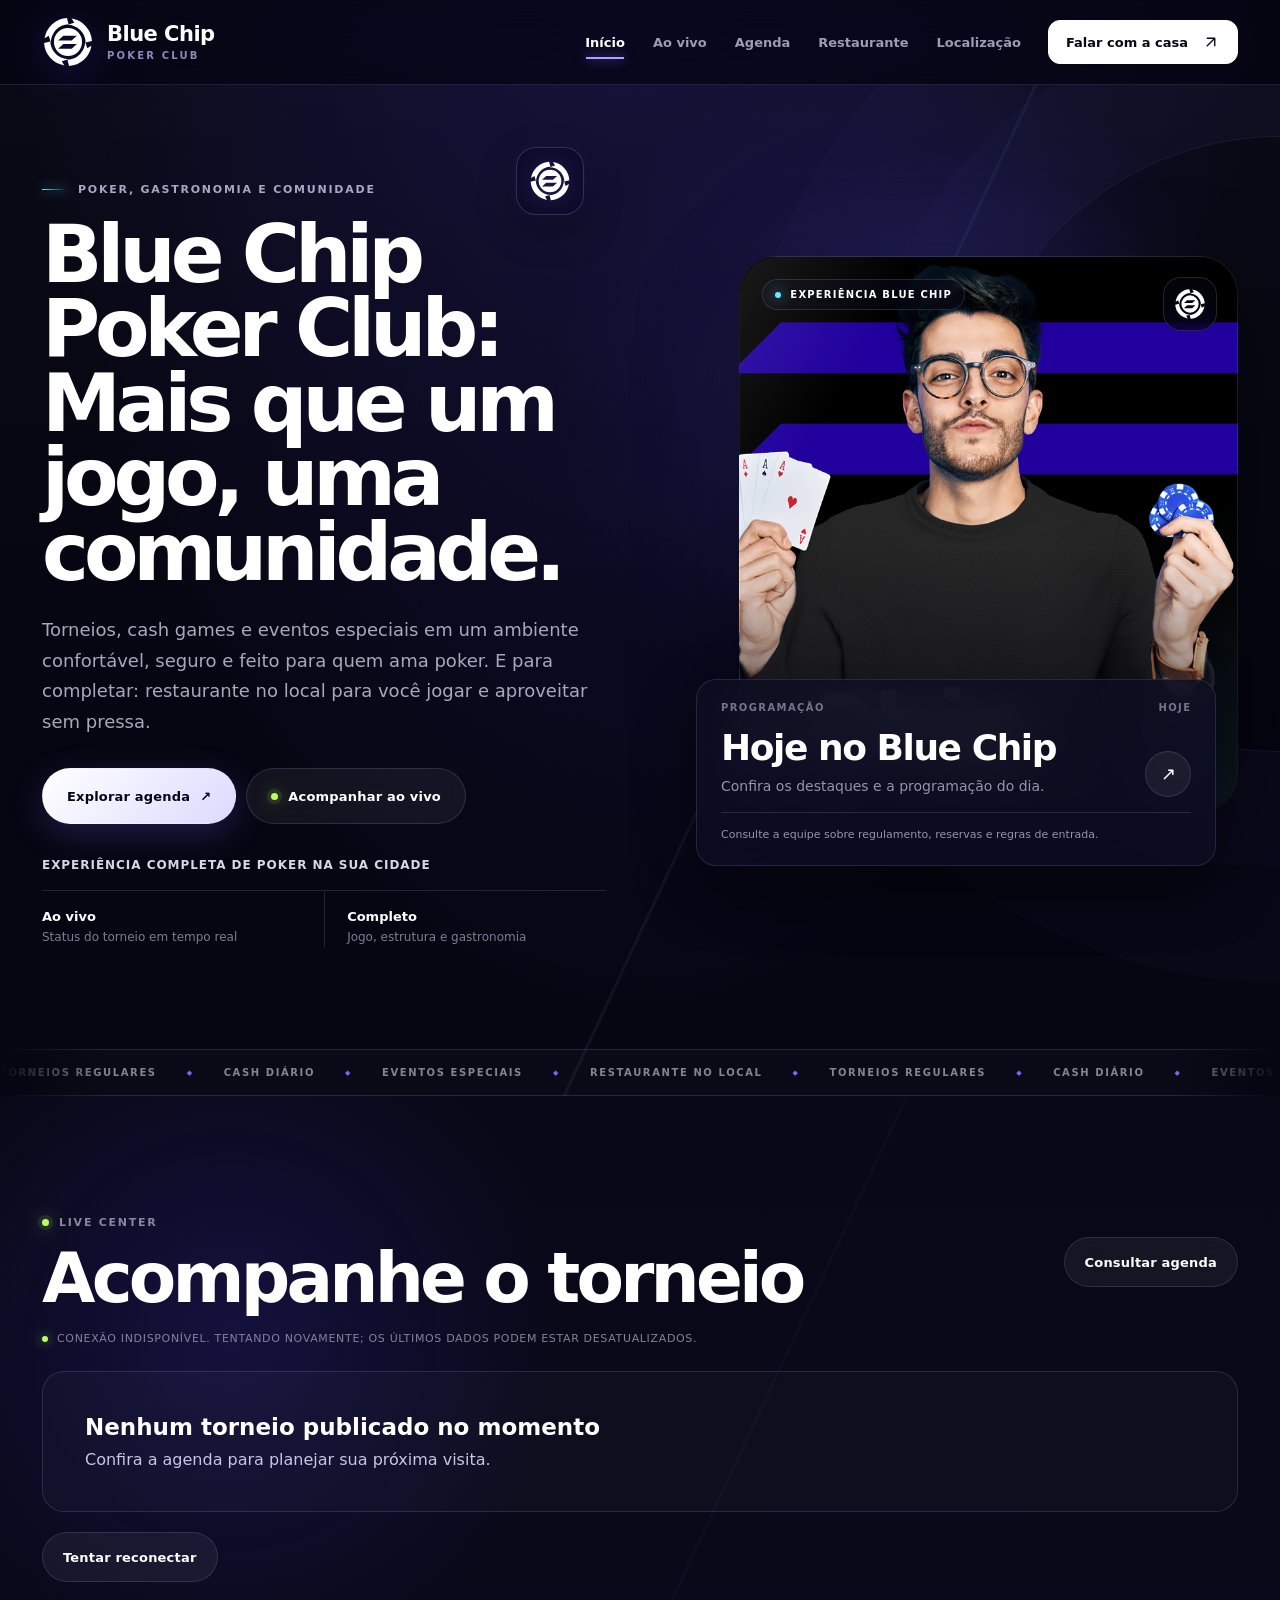
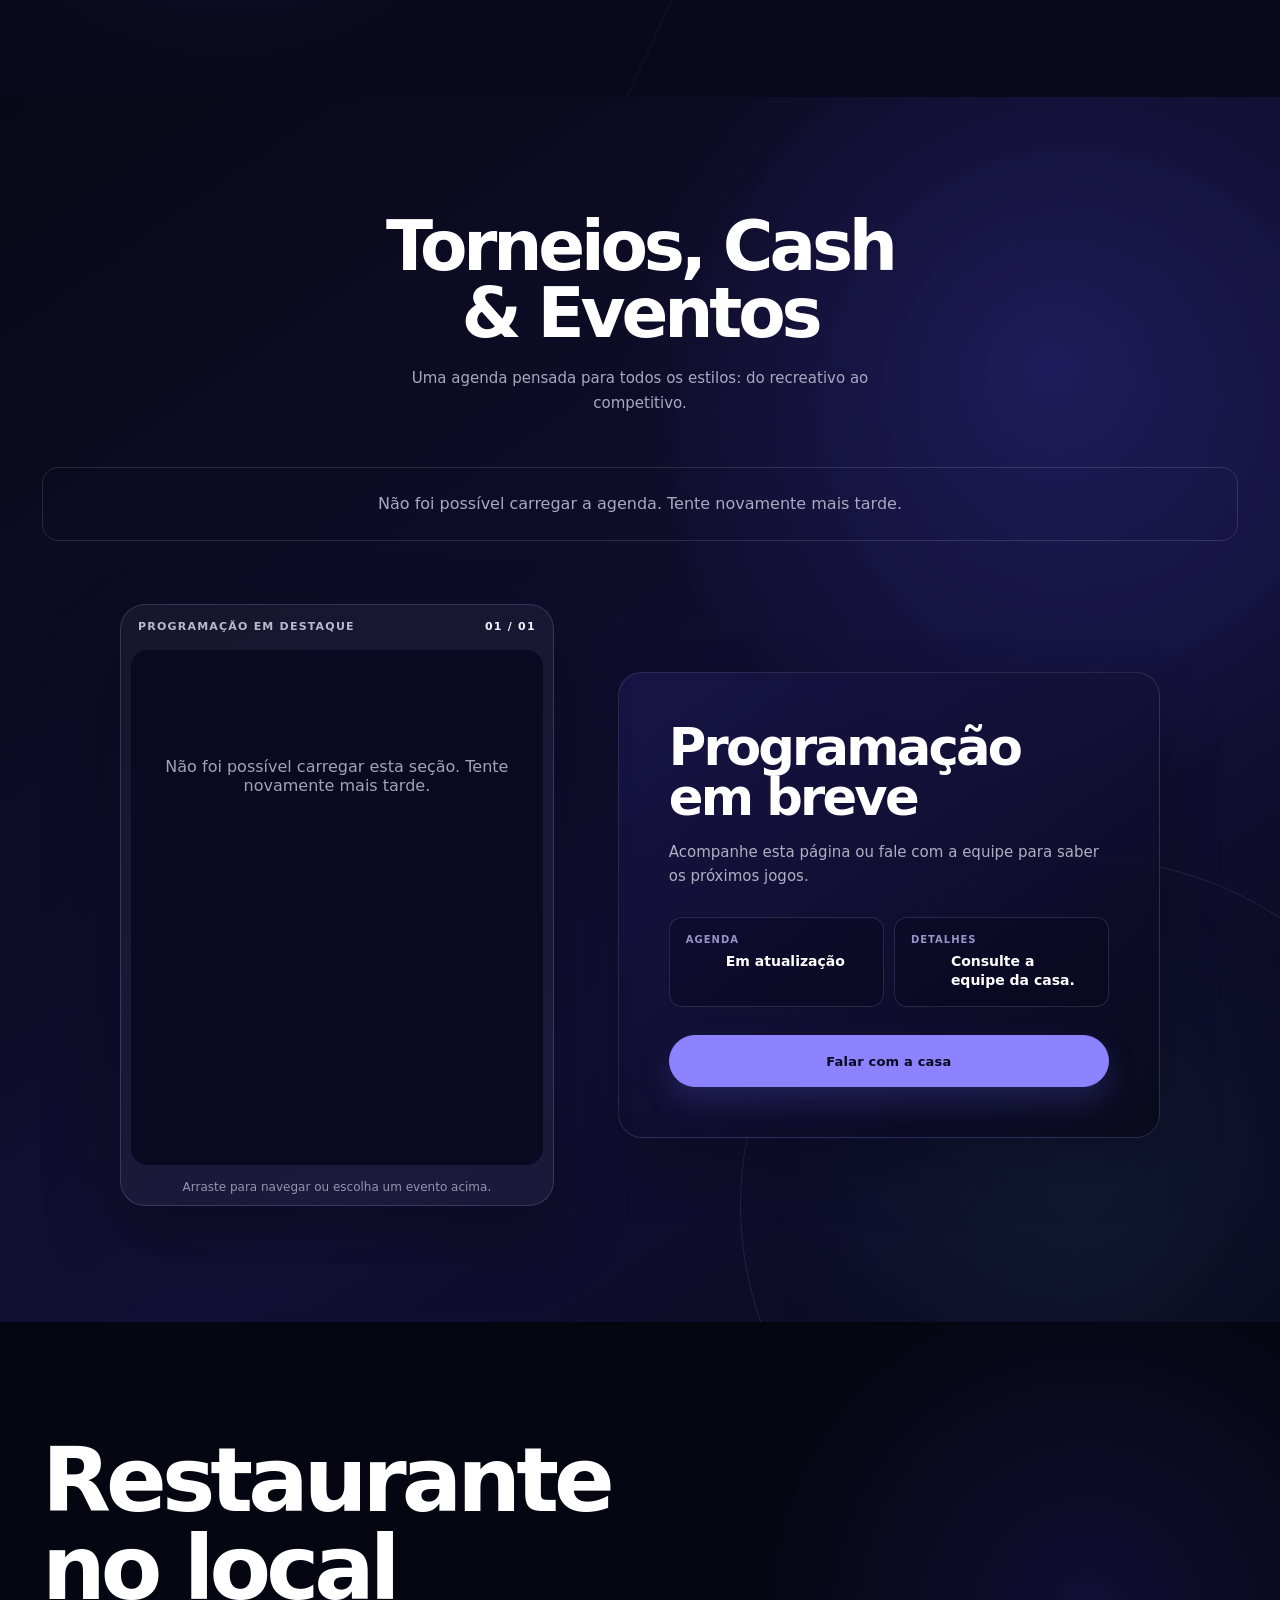
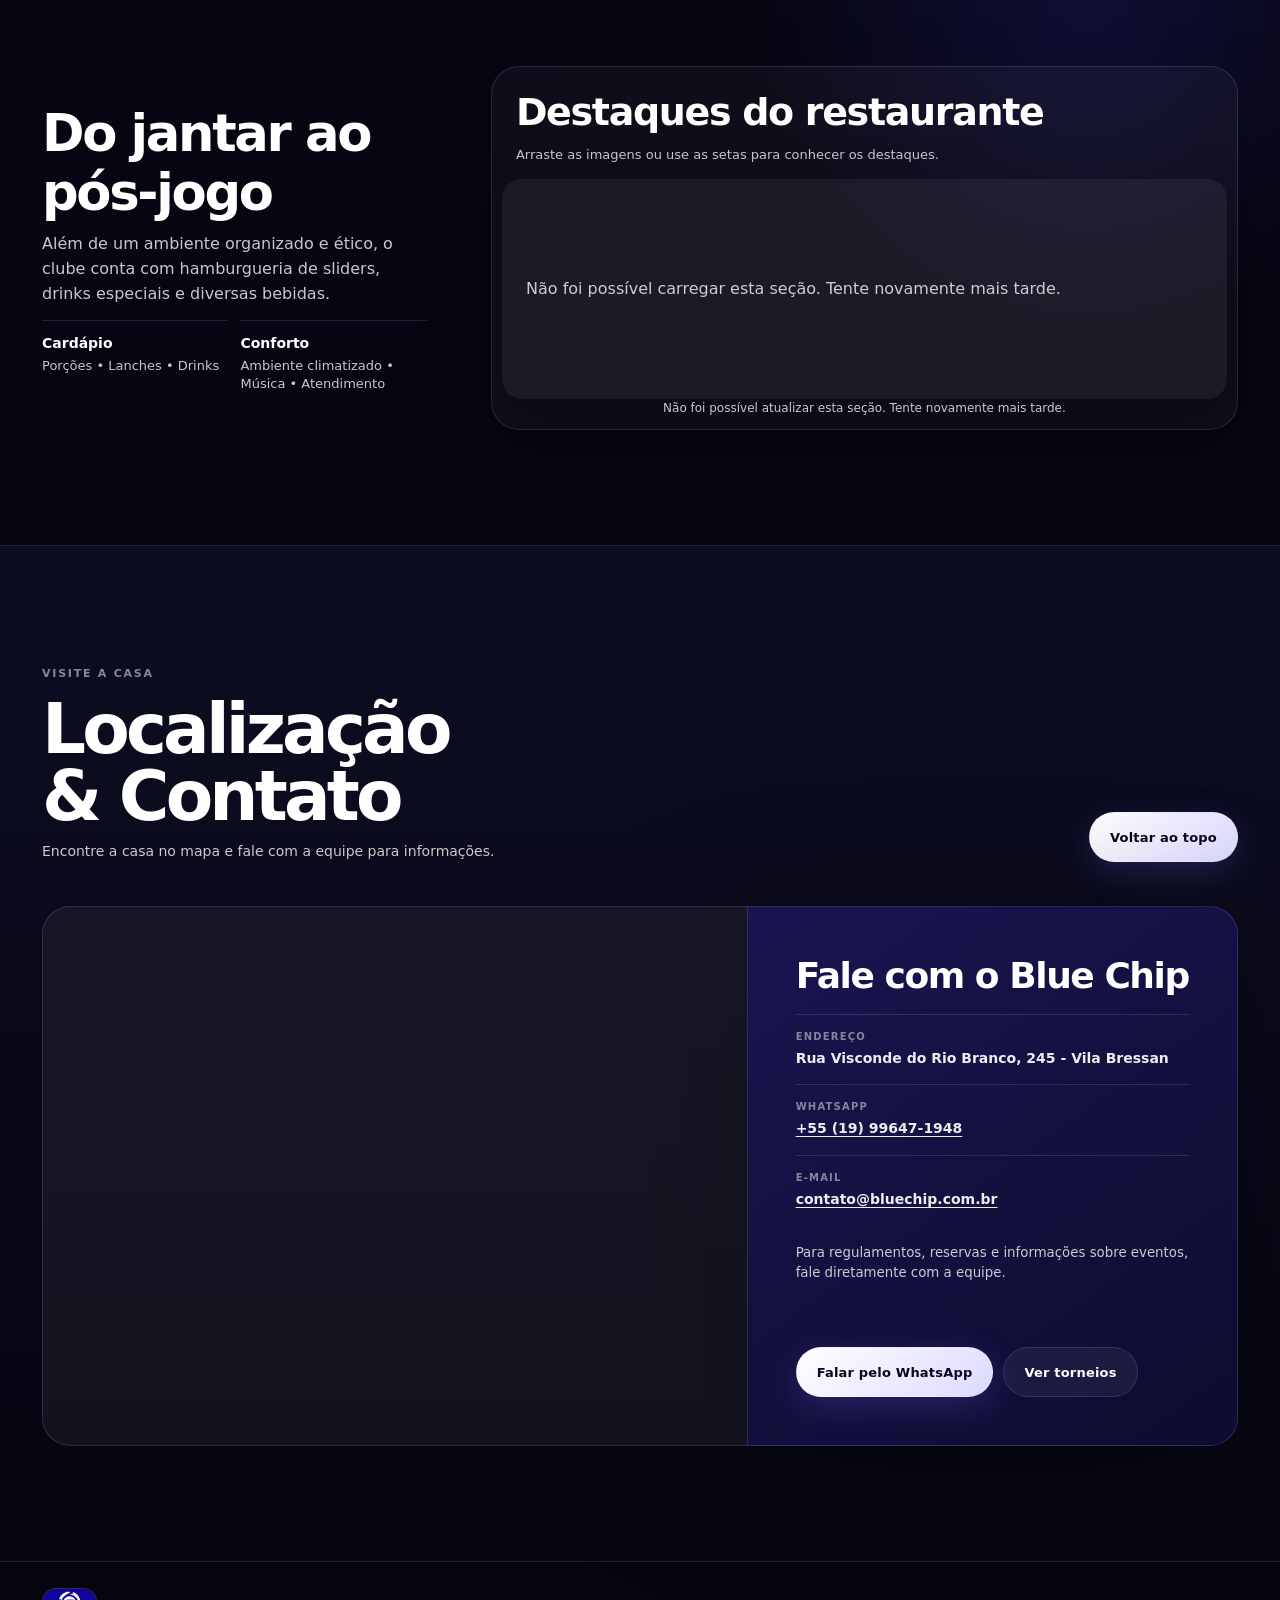
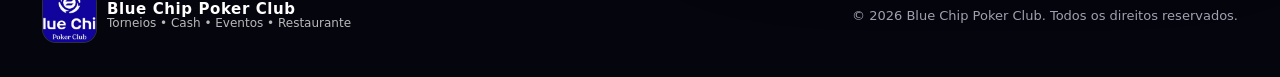
==== commit 0796f70e: "Corrige fluxo do torneio ao vivo e ambiente local" ====
--- a/index.html
+++ b/index.html
@@ -113,6 +113,8 @@
               <div><dt>Ante</dt><dd id="tournamentAnte"></dd></div>
               <div><dt>Jogadores / entradas</dt><dd id="tournamentPlayers"></dd></div>
               <div><dt>Stack médio</dt><dd id="tournamentAverage"></dd></div>
+              <div><dt>Horário do intervalo</dt><dd id="tournamentBreakTime">—</dd></div>
+              <div><dt>Minutos até o intervalo</dt><dd id="tournamentBreakCountdown">—</dd></div>
             </dl>
             <p id="tournamentNote"></p>
             <p id="tournamentUpdated"></p>
--- a/css/carousels.css
+++ b/css/carousels.css
@@ -19,12 +19,32 @@
 .dish-carousel__track.is-dragging{ transition:none; cursor: grabbing; }
 
 .dish-carousel__slide{ min-width: 100%; margin: 0; position: relative; }
+.dish-carousel__media-link{ position:relative; display:block; color:inherit; cursor:pointer; }
+.dish-carousel__slide.is-linked figcaption{ pointer-events:none; }
 .dish-carousel__slide img{
   width: 100%;
   height: 260px;
   object-fit: cover;
   display: block;
 }
+.dish-carousel__link-label{
+  position:absolute;
+  top:12px;
+  right:12px;
+  display:inline-flex;
+  align-items:center;
+  gap:7px;
+  min-height:36px;
+  padding:8px 11px;
+  border:1px solid rgba(255,255,255,.2);
+  border-radius:999px;
+  background:rgba(7,6,39,.86);
+  color:#fff;
+  font-size:12px;
+  font-weight:750;
+}
+.dish-carousel__link-label svg{ width:15px; height:15px; fill:none; stroke:currentColor; stroke-width:2; stroke-linecap:round; stroke-linejoin:round; }
+.dish-carousel__media-link:focus-visible{ outline:3px solid var(--focus); outline-offset:-4px; border-radius:14px; }
 .dish-carousel__slide figcaption{
   position: absolute;
   left: 12px;
--- a/css/experience.css
+++ b/css/experience.css
@@ -436,11 +436,157 @@
   .schedule-showcase{grid-template-columns:1fr;max-width:520px}
   .schedule-section .flyer-carousel__viewport{aspect-ratio:4/5}
 }
-@media (max-width:520px){
-  .schedule-list{grid-template-columns:1fr 1fr;gap:9px}
-  .schedule-item{min-height:122px;padding:14px 13px}
-  .schedule-item__content strong{font-size:14px}
-  .schedule-item__action{display:none}
-  .schedule-feature{padding:25px 20px;border-radius:20px}
-  .schedule-feature__meta{grid-template-columns:1fr}
-}
+@media (max-width:520px){
+  .schedule-list{grid-template-columns:1fr 1fr;gap:9px}
+  .schedule-item{min-height:122px;padding:14px 13px}
+  .schedule-item__content strong{font-size:14px}
+  .schedule-item__action{display:none}
+  .schedule-feature{padding:25px 20px;border-radius:20px}
+  .schedule-feature__meta{grid-template-columns:1fr}
+}
+
+/* Restaurante — adaptação para telas de toque e larguras compactas */
+@media (max-width:980px){
+  .restaurant-section .feature{
+    grid-template-columns:minmax(0,1fr);
+    gap:clamp(34px,7vw,54px);
+  }
+  .restaurant-section .restaurant-copy{
+    width:100%;
+    max-width:680px;
+  }
+  .restaurant-section .restaurant-gallery{
+    width:100%;
+    min-width:0;
+  }
+}
+
+@media (max-width:600px){
+  .restaurant-section{
+    padding:64px 0 72px;
+  }
+  .restaurant-section::before{
+    background:radial-gradient(circle at 92% 18%,rgba(80,66,255,.18),transparent 34%);
+  }
+  .restaurant-section .section-head{
+    margin-bottom:28px;
+  }
+  .restaurant-section .section-head h2{
+    max-width:10ch;
+    font-size:clamp(38px,12vw,54px);
+    line-height:.98;
+    letter-spacing:-.04em;
+    text-wrap:balance;
+  }
+  .restaurant-section .feature{
+    gap:32px;
+  }
+  .restaurant-copy h3{
+    max-width:12ch;
+    font-size:clamp(30px,9vw,40px);
+    line-height:1.02;
+    letter-spacing:-.04em;
+    text-wrap:balance;
+  }
+  .restaurant-copy>p{
+    font-size:15.5px;
+    line-height:1.65;
+  }
+  .restaurant-copy .grid-2{
+    grid-template-columns:1fr;
+    gap:0;
+    margin-top:22px;
+  }
+  .restaurant-copy .info{
+    padding:15px 0;
+  }
+  .restaurant-copy .info:last-child{
+    border-bottom:1px solid var(--line);
+  }
+  .restaurant-copy .info span{
+    font-size:13.5px;
+    line-height:1.5;
+  }
+  .restaurant-gallery{
+    padding:8px;
+    border-radius:20px;
+  }
+  .restaurant-gallery>h3,
+  .restaurant-gallery>.carousel-help{
+    margin-left:10px;
+    margin-right:10px;
+  }
+  .restaurant-gallery>h3{
+    margin-top:12px;
+    font-size:clamp(24px,7vw,30px);
+    line-height:1.08;
+  }
+  .restaurant-gallery>.carousel-help{
+    max-width:34ch;
+    font-size:13px;
+    line-height:1.5;
+  }
+  .restaurant-gallery .dish-carousel{
+    margin-top:12px;
+  }
+  .restaurant-gallery .dish-carousel__viewport{
+    border-radius:14px;
+    touch-action:pan-y;
+  }
+  .restaurant-gallery .dish-carousel__slide img{
+    height:clamp(218px,68vw,320px);
+  }
+  .restaurant-gallery .carousel-placeholder{
+    min-height:clamp(218px,68vw,320px);
+  }
+  .restaurant-gallery .dish-carousel__slide figcaption{
+    left:10px;
+    right:10px;
+    bottom:10px;
+    padding:11px 12px;
+    border-radius:12px;
+  }
+  .restaurant-gallery .dish-carousel__slide figcaption strong{
+    font-size:14px;
+  }
+  .restaurant-gallery .dish-carousel__slide figcaption span{
+    display:-webkit-box;
+    overflow:hidden;
+    line-height:1.35;
+    -webkit-box-orient:vertical;
+    -webkit-line-clamp:2;
+  }
+  .restaurant-gallery .dish-carousel__btn{
+    width:46px;
+    height:46px;
+  }
+  .restaurant-gallery .dish-carousel__btn.prev{left:8px}
+  .restaurant-gallery .dish-carousel__btn.next{right:8px}
+  .restaurant-gallery .dish-carousel__dots{
+    gap:2px;
+    margin-top:4px;
+  }
+  .restaurant-gallery .dish-carousel__dot{
+    position:relative;
+    display:grid;
+    place-items:center;
+    width:32px;
+    height:32px;
+    padding:0;
+    background:transparent;
+  }
+  .restaurant-gallery .dish-carousel__dot::before{
+    content:"";
+    width:24px;
+    height:4px;
+    border-radius:999px;
+    background:rgba(255,255,255,.28);
+  }
+  .restaurant-gallery .dish-carousel__dot.is-active::before{
+    background:rgba(255,255,255,.88);
+  }
+  .restaurant-gallery .carousel-status{
+    margin:0;
+    min-height:12px;
+  }
+}
